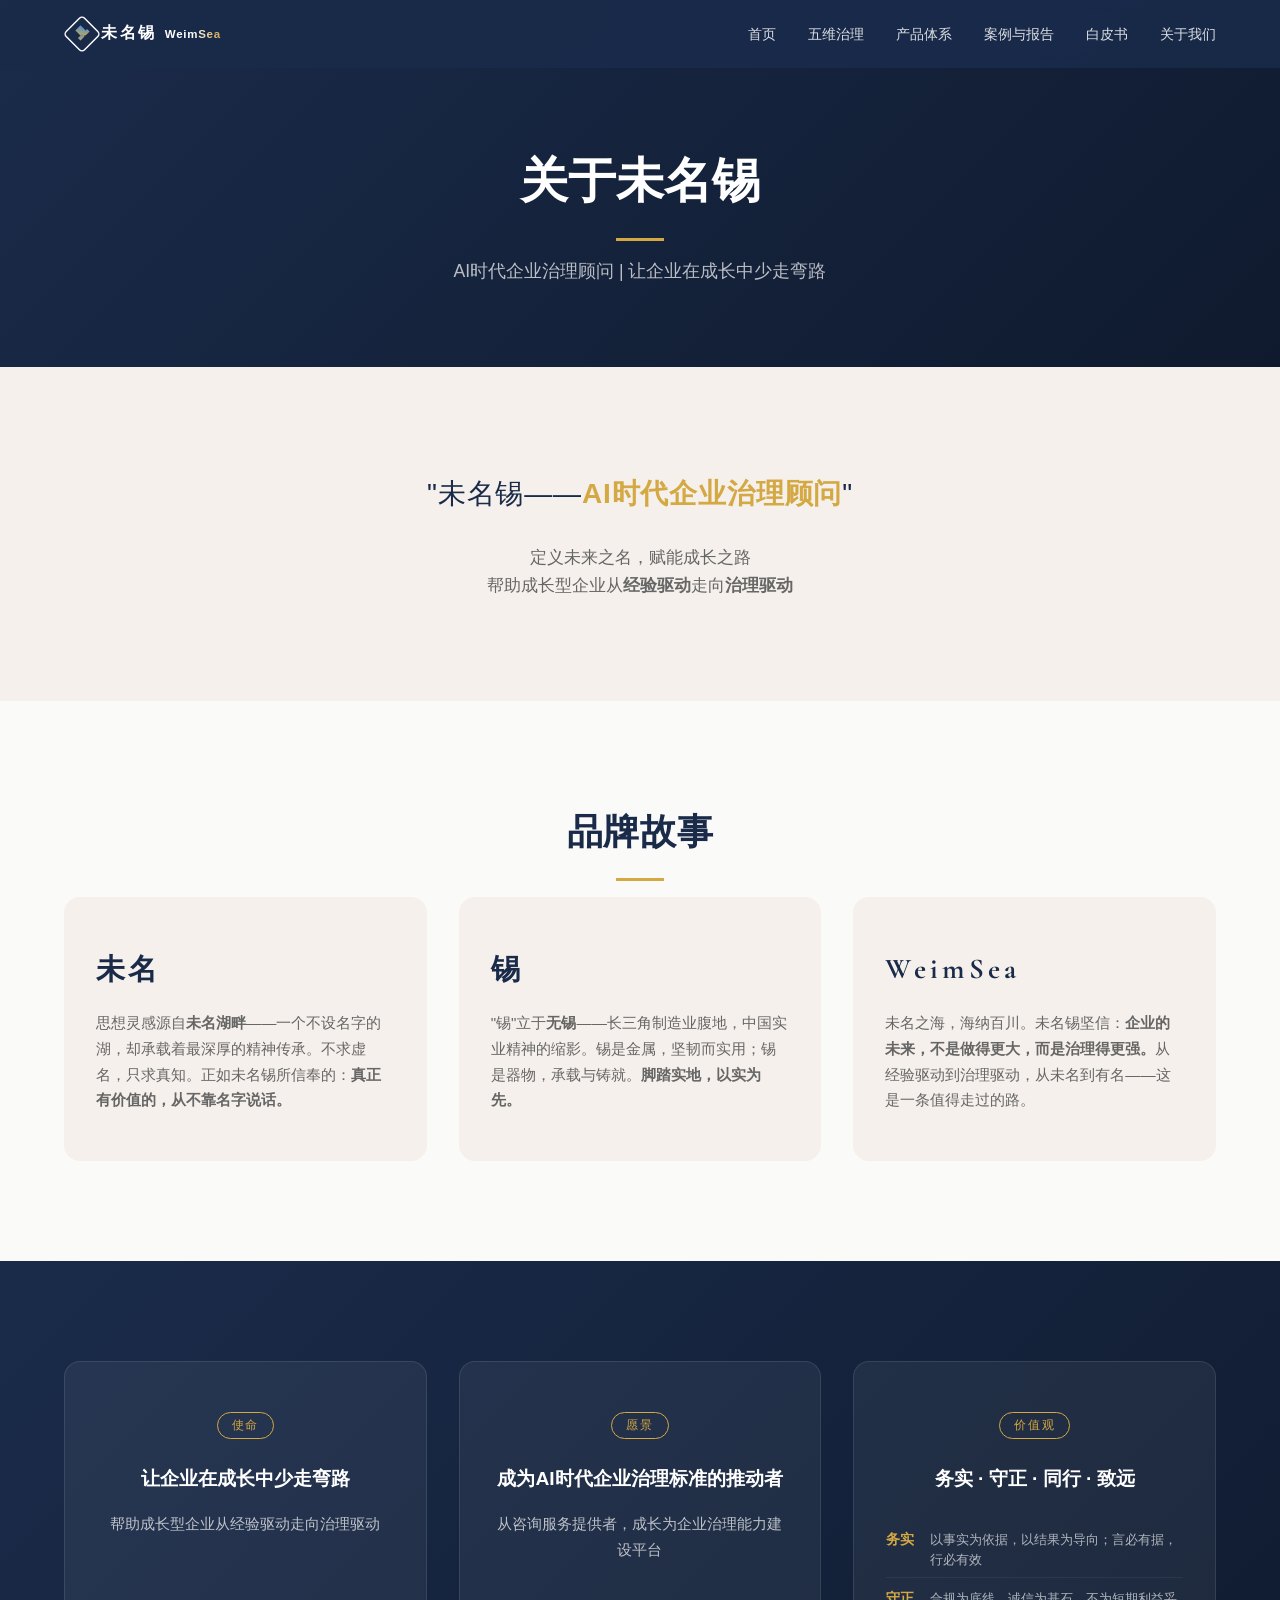
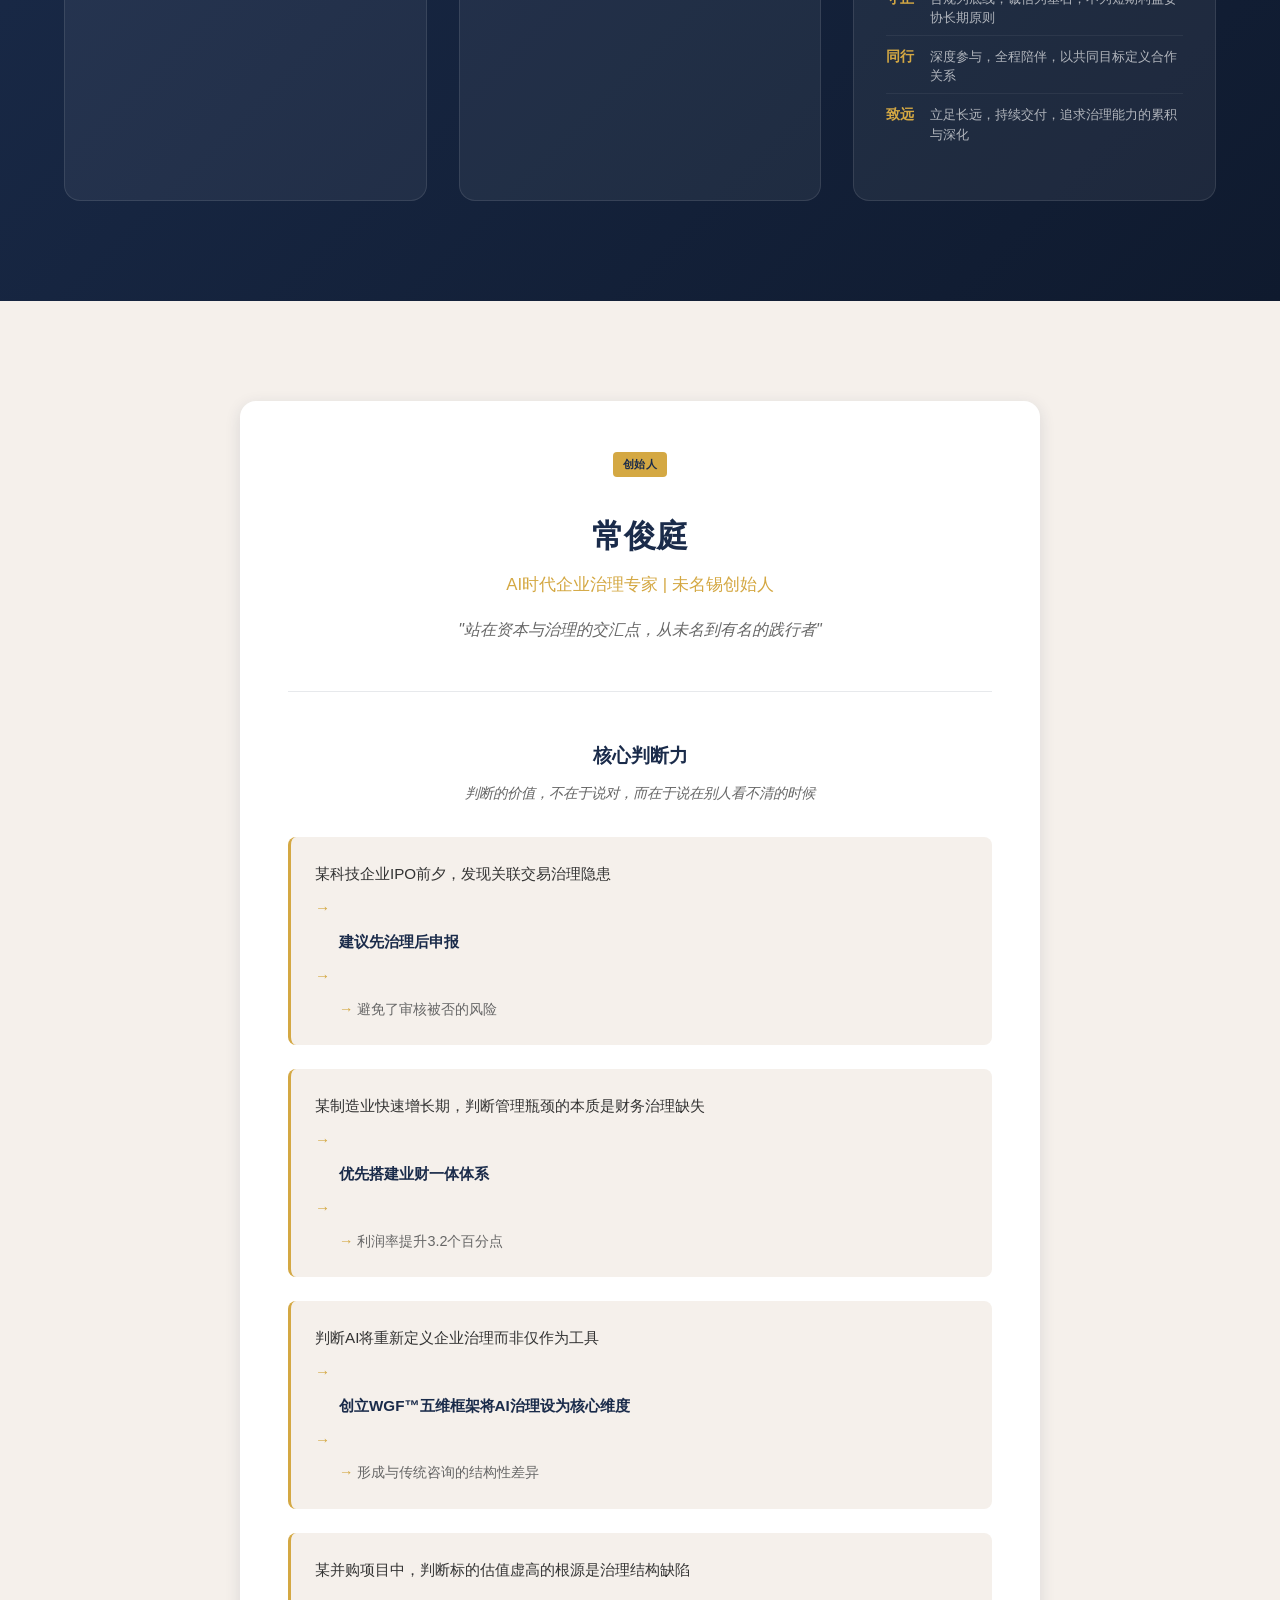
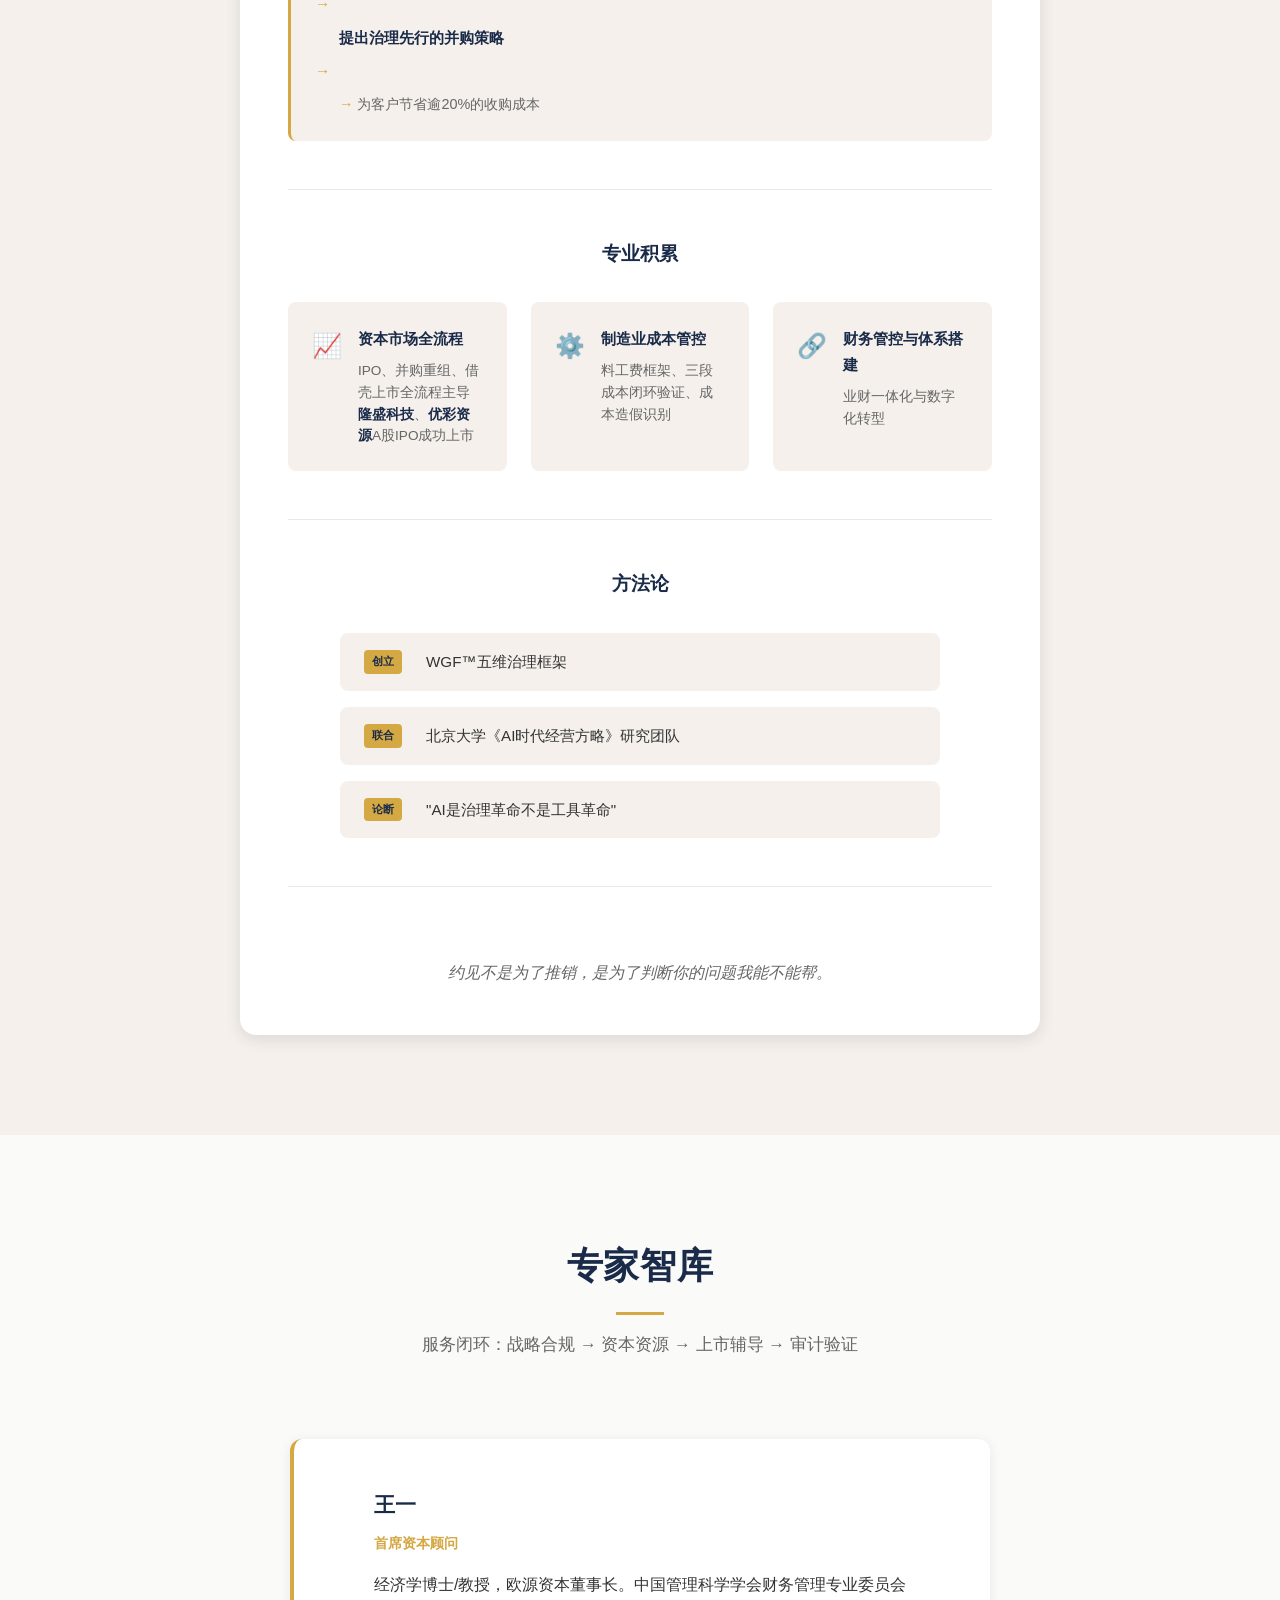
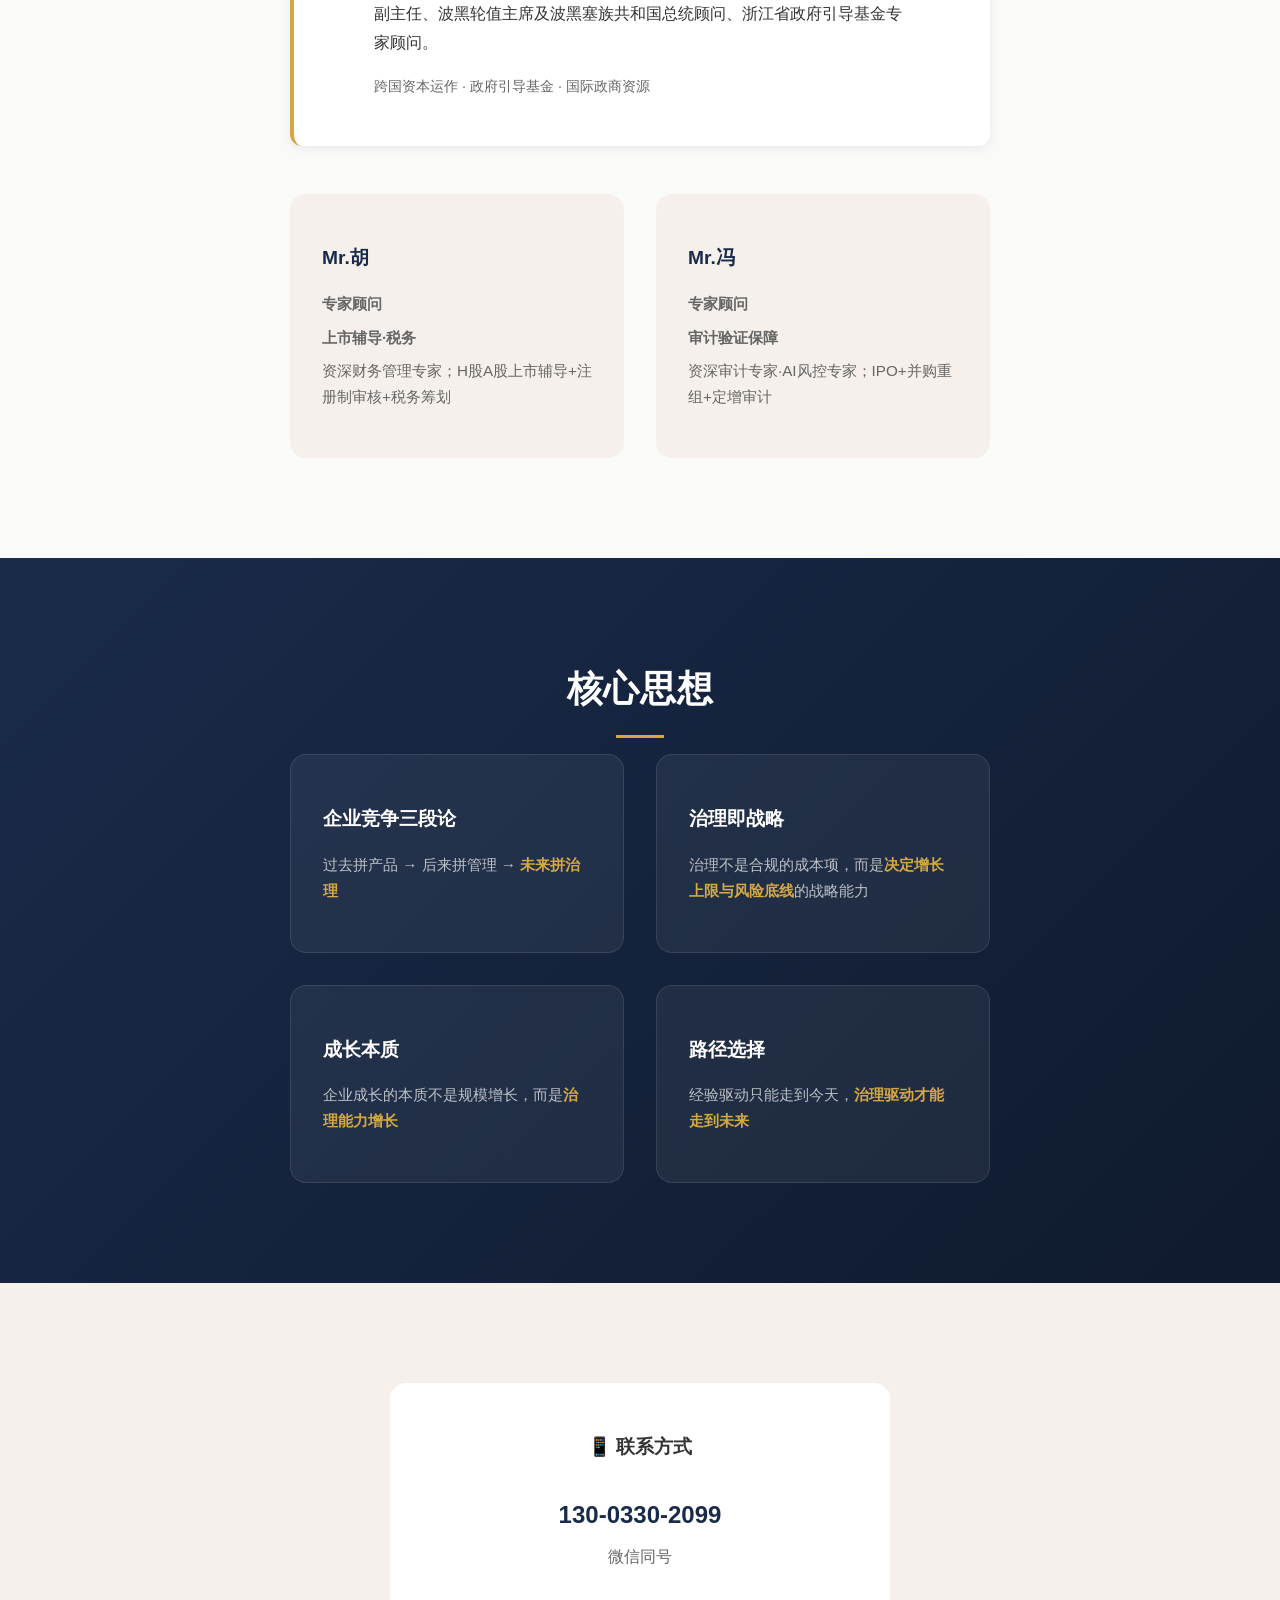
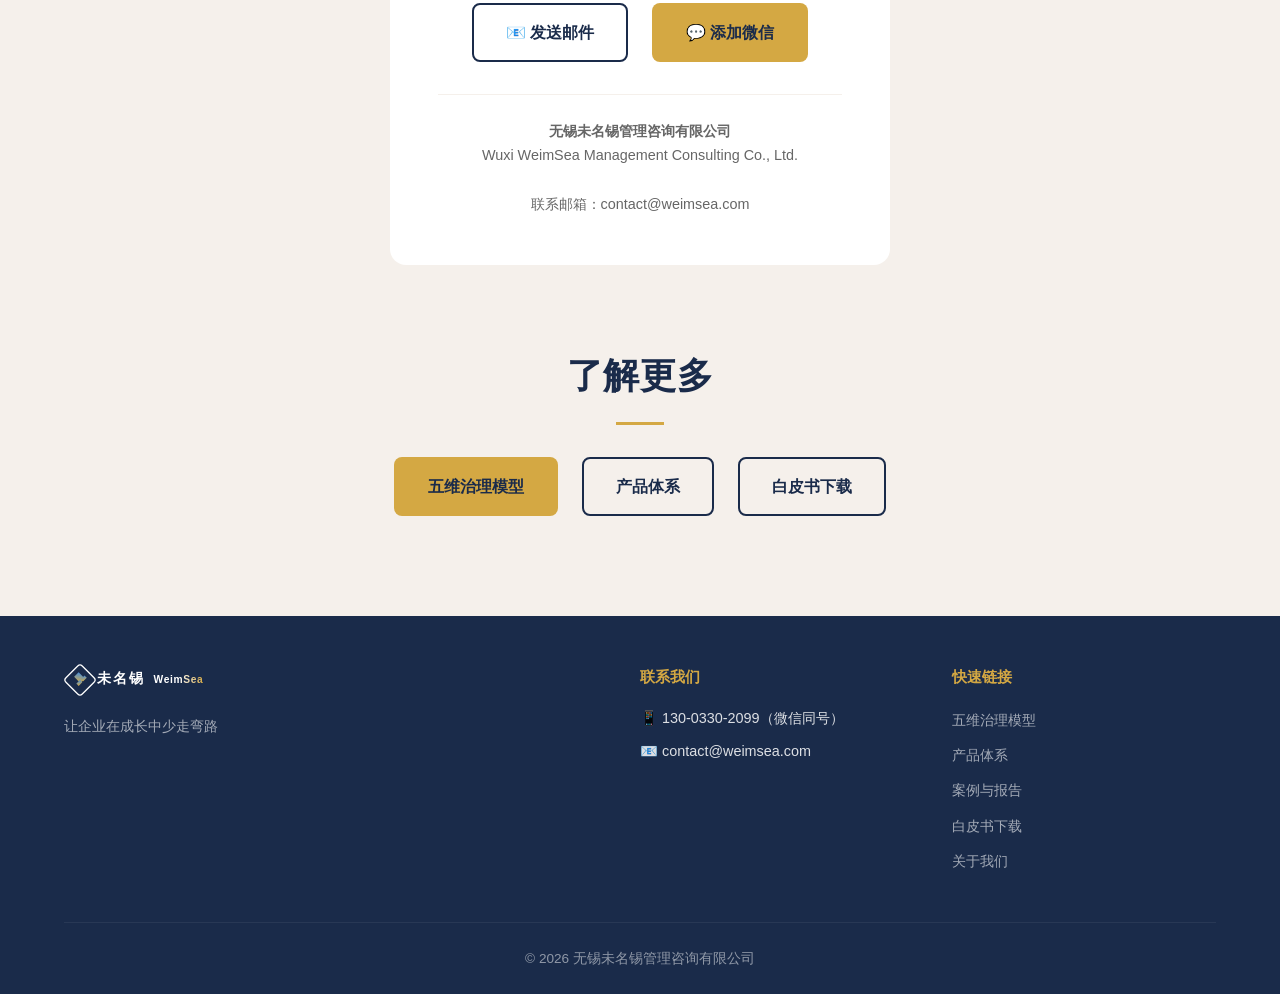
==== about.html @ 653d70ca "fix: 去掉产品数量数字，统一为'产品体系'" ====
<!DOCTYPE html>
<html lang="zh-CN">
<head>
    <meta charset="UTF-8">
    <meta name="viewport" content="width=device-width, initial-scale=1.0">
    <link rel="preconnect" href="https://fonts.googleapis.com">
    <link rel="preconnect" href="https://fonts.gstatic.com" crossorigin>
    <link href="https://fonts.googleapis.com/css2?family=Cormorant+Garamond:wght@400;500;600;700&display=swap" rel="stylesheet">
    <title>关于未名锡 | WeimSea</title>
    <meta name="description" content="未名锡咨询，AI时代企业治理顾问。专家智库覆盖战略合规、资本资源、上市辅导、审计验证全闭环。">
    <meta name="keywords" content="企业治理咨询, AI时代, 管理顾问, 资本运作, 上市辅导, 未名锡, WeimSea, 企业治理专家">
    <link rel="canonical" href="https://weimsea.com/about.html">
    <link rel="stylesheet" href="css/style.css">
</head>
<body>
    <!-- 导航栏 -->
    <nav class="navbar">
        <div class="nav-container">
            <a href="index.html" class="logo">
                <img src="images/logo-nav.svg" alt="未名锡 WeimSea" style="height: 36px; width: auto;">
            </a>
            <ul class="nav-links">
                <li><a href="about.html" class="active">首页</a></li>
                <li><a href="wgf.html">五维治理</a></li>
                <li><a href="products.html">产品体系</a></li>
                <li><a href="cases.html">案例与报告</a></li>
                <li><a href="whitepaper.html">白皮书</a></li>
                <li><a href="about.html">关于我们</a></li>
            </ul>
            <button class="mobile-menu-btn">☰</button>
        </div>
    </nav>

    <!-- 移动端菜单 -->
    <div class="mobile-menu">
        <ul>
            <li><a href="about.html">首页</a></li>
            <li><a href="wgf.html">五维治理</a></li>
            <li><a href="products.html">产品体系</a></li>
            <li><a href="cases.html">案例与报告</a></li>
            <li><a href="whitepaper.html">白皮书</a></li>
            <li><a href="about.html">关于我们</a></li>
        </ul>
    </div>

    <!-- 页面头部 -->
    <header class="page-header">
        <div class="container">
            <h1>关于未名锡</h1>
            <p>AI时代企业治理顾问 | 让企业在成长中少走弯路</p>
        </div>
    </header>

    <!-- 品牌定位 -->
    <section class="mck-section mck-cream">
        <div class="container">
            <blockquote class="mck-quote">
                <p>"未名锡——<strong>AI时代企业治理顾问</strong>"</p>
            </blockquote>
            <p class="mck-section-sub" style="margin-top: var(--spacing-md); margin-bottom: 0;">定义未来之名，赋能成长之路<br>帮助成长型企业从<strong>经验驱动</strong>走向<strong>治理驱动</strong></p>
        </div>
    </section>

    <!-- 品牌故事 -->
    <section class="mck-section">
        <div class="container">
            <h2 class="mck-section-title">品牌故事</h2>
            <div class="mck-cards three-col">
                <div class="mck-card">
                    <h3 style="font-family: 'Noto Serif SC', 'STSong', serif; font-size: 1.8rem; letter-spacing: 0.1em;">未名</h3>
                    <p>思想灵感源自<strong>未名湖畔</strong>——一个不设名字的湖，却承载着最深厚的精神传承。不求虚名，只求真知。正如未名锡所信奉的：<strong>真正有价值的，从不靠名字说话。</strong></p>
                </div>
                <div class="mck-card">
                    <h3 style="font-family: 'Noto Serif SC', 'STSong', serif; font-size: 1.8rem; letter-spacing: 0.1em;">锡</h3>
                    <p>"锡"立于<strong>无锡</strong>——长三角制造业腹地，中国实业精神的缩影。锡是金属，坚韧而实用；锡是器物，承载与铸就。<strong>脚踏实地，以实为先。</strong></p>
                </div>
                <div class="mck-card">
                    <h3 class="brand-name-en" style="font-size: 1.8rem;">WeimSea</h3>
                    <p>未名之海，海纳百川。未名锡坚信：<strong>企业的未来，不是做得更大，而是治理得更强。</strong>从经验驱动到治理驱动，从未名到有名——这是一条值得走过的路。</p>
                </div>
            </div>
        </div>
    </section>

    <!-- 使命愿景价值观 -->
    <section class="mck-section mck-dark">
        <div class="container">
            <div class="mck-cards three-col">
                <div class="mck-card" style="text-align: center;">
                    <div class="mvv-label">使命</div>
                    <h3>让企业在成长中少走弯路</h3>
                    <p>帮助成长型企业从经验驱动走向治理驱动</p>
                </div>
                <div class="mck-card" style="text-align: center;">
                    <div class="mvv-label">愿景</div>
                    <h3>成为AI时代企业治理标准的推动者</h3>
                    <p>从咨询服务提供者，成长为企业治理能力建设平台</p>
                </div>
                <div class="mck-card" style="text-align: center;">
                    <div class="mvv-label">价值观</div>
                    <h3>务实 · 守正 · 同行 · 致远</h3>
                    <div class="values-list">
                        <div class="value-item"><strong>务实</strong><span>以事实为依据，以结果为导向；言必有据，行必有效</span></div>
                        <div class="value-item"><strong>守正</strong><span>合规为底线，诚信为基石，不为短期利益妥协长期原则</span></div>
                        <div class="value-item"><strong>同行</strong><span>深度参与，全程陪伴，以共同目标定义合作关系</span></div>
                        <div class="value-item"><strong>致远</strong><span>立足长远，持续交付，追求治理能力的累积与深化</span></div>
                    </div>
                </div>
            </div>
        </div>
    </section>

    <!-- 创始人 -->
    <section class="mck-section mck-cream">
        <div class="container">
            <div class="founder-detail-card founder-judgments">
                <!-- 模块1：核心身份 -->
                <div class="founder-identity">
                    <span class="founder-label">创始人</span>
                    <h2>常俊庭</h2>
                    <p class="founder-title">AI时代企业治理专家 | 未名锡创始人</p>
                    <p class="founder-slogan">"站在资本与治理的交汇点，从未名到有名的践行者"</p>
                </div>

                <!-- 模块2：核心判断力 -->
                <div class="founder-judgments-section">
                    <h3 class="judgments-title">核心判断力</h3>
                    <p class="judgments-intro">判断的价值，不在于说对，而在于说在别人看不清的时候</p>
                    
                    <div class="judgment-list">
                        <div class="judgment-item">
                            <div class="judgment-flow">
                                <span class="judgment-scenario">某科技企业IPO前夕，发现关联交易治理隐患</span>
                                <span class="judgment-arrow">→</span>
                                <span class="judgment-decision">建议先治理后申报</span>
                                <span class="judgment-arrow">→</span>
                                <span class="judgment-result">避免了审核被否的风险</span>
                            </div>
                        </div>
                        
                        <div class="judgment-item">
                            <div class="judgment-flow">
                                <span class="judgment-scenario">某制造业快速增长期，判断管理瓶颈的本质是财务治理缺失</span>
                                <span class="judgment-arrow">→</span>
                                <span class="judgment-decision">优先搭建业财一体体系</span>
                                <span class="judgment-arrow">→</span>
                                <span class="judgment-result">利润率提升3.2个百分点</span>
                            </div>
                        </div>
                        
                        <div class="judgment-item">
                            <div class="judgment-flow">
                                <span class="judgment-scenario">判断AI将重新定义企业治理而非仅作为工具</span>
                                <span class="judgment-arrow">→</span>
                                <span class="judgment-decision">创立WGF™五维框架将AI治理设为核心维度</span>
                                <span class="judgment-arrow">→</span>
                                <span class="judgment-result">形成与传统咨询的结构性差异</span>
                            </div>
                        </div>
                        
                        <div class="judgment-item">
                            <div class="judgment-flow">
                                <span class="judgment-scenario">某并购项目中，判断标的估值虚高的根源是治理结构缺陷</span>
                                <span class="judgment-arrow">→</span>
                                <span class="judgment-decision">提出治理先行的并购策略</span>
                                <span class="judgment-arrow">→</span>
                                <span class="judgment-result">为客户节省逾20%的收购成本</span>
                            </div>
                        </div>
                    </div>
                </div>

                <!-- 模块3：专业积累 -->
                <div class="founder-credentials-section">
                    <h3 class="credentials-title">专业积累</h3>
                    <div class="credentials-grid">
                        <div class="credential-block">
                            <div class="credential-icon">📈</div>
                            <div class="credential-content">
                                <h4>资本市场全流程</h4>
                                <p>IPO、并购重组、借壳上市全流程主导<strong>隆盛科技</strong>、<strong>优彩资源</strong>A股IPO成功上市</p>
                            </div>
                        </div>
                        <div class="credential-block">
                            <div class="credential-icon">⚙️</div>
                            <div class="credential-content">
                                <h4>制造业成本管控</h4>
                                <p>料工费框架、三段成本闭环验证、成本造假识别</p>
                            </div>
                        </div>
                        <div class="credential-block">
                            <div class="credential-icon">🔗</div>
                            <div class="credential-content">
                                <h4>财务管控与体系搭建</h4>
                                <p>业财一体化与数字化转型</p>
                            </div>
                        </div>
                    </div>
                </div>

                <!-- 模块4：方法论 -->
                <div class="founder-methodology-section">
                    <h3 class="methodology-title">方法论</h3>
                    <div class="methodology-list">
                        <div class="methodology-item">
                            <span class="methodology-badge">创立</span>
                            <span class="methodology-text">WGF™五维治理框架</span>
                        </div>
                        <div class="methodology-item">
                            <span class="methodology-badge">联合</span>
                            <span class="methodology-text">北京大学《AI时代经营方略》研究团队</span>
                        </div>
                        <div class="methodology-item">
                            <span class="methodology-badge">论断</span>
                            <span class="methodology-text">"AI是治理革命不是工具革命"</span>
                        </div>
                    </div>
                </div>

                <!-- 模块5：收尾语 -->
                <div class="founder-closing">
                    <p>约见不是为了推销，是为了判断你的问题我能不能帮。</p>
                </div>
            </div>
        </div>
    </section>

    <!-- 专家智库 -->
    <section class="mck-section">
        <div class="container">
            <h2 class="mck-section-title">专家智库</h2>
            <p class="mck-section-sub">服务闭环：战略合规 → 资本资源 → 上市辅导 → 审计验证</p>

            <!-- 王一 重点展示 -->
            <div class="expert-featured">
                <div class="expert-featured-inner">
                    <h3>王一</h3>
                    <p class="expert-featured-role">首席资本顾问</p>
                    <p class="expert-featured-desc">经济学博士/教授，欧源资本董事长。中国管理科学学会财务管理专业委员会副主任、波黑轮值主席及波黑塞族共和国总统顾问、浙江省政府引导基金专家顾问。</p>
                    <p class="expert-featured-tags">跨国资本运作 · 政府引导基金 · 国际政商资源</p>
                </div>
            </div>

            <!-- 其他专家 -->
            <div class="mck-cards two-col" style="max-width: 700px; margin: 0 auto;">
                <div class="mck-card">
                    <h3>Mr.胡</h3>
                    <p class="expert-role">专家顾问</p>
                    <p><strong>上市辅导·税务</strong></p>
                    <p class="expert-bg">资深财务管理专家；H股A股上市辅导+注册制审核+税务筹划</p>
                </div>
                <div class="mck-card">
                    <h3>Mr.冯</h3>
                    <p class="expert-role">专家顾问</p>
                    <p><strong>审计验证保障</strong></p>
                    <p class="expert-bg">资深审计专家·AI风控专家；IPO+并购重组+定增审计</p>
                </div>
            </div>
        </div>
    </section>

    <!-- 核心思想 -->
    <section class="mck-section mck-dark">
        <div class="container">
            <h2 class="mck-section-title light">核心思想</h2>
            <div class="mck-cards two-col" style="max-width: 700px; margin: 0 auto;">
                <div class="mck-card">
                    <h3>企业竞争三段论</h3>
                    <p>过去拼产品 → 后来拼管理 → <strong>未来拼治理</strong></p>
                </div>
                <div class="mck-card">
                    <h3>治理即战略</h3>
                    <p>治理不是合规的成本项，而是<strong>决定增长上限与风险底线</strong>的战略能力</p>
                </div>
                <div class="mck-card">
                    <h3>成长本质</h3>
                    <p>企业成长的本质不是规模增长，而是<strong>治理能力增长</strong></p>
                </div>
                <div class="mck-card">
                    <h3>路径选择</h3>
                    <p>经验驱动只能走到今天，<strong>治理驱动才能走到未来</strong></p>
                </div>
            </div>
        </div>
    </section>



    <!-- 联系方式 -->
    <section class="mck-section mck-cream">
        <div class="container" style="text-align: center;">
            <div class="contact-card">
                <h3 style="margin-bottom: var(--spacing-lg);">📱 联系方式</h3>
                <p class="contact-phone">130-0330-2099</p>
                <p class="contact-note">微信同号</p>
                <div class="contact-btns">
                    <a href="mailto:contact@weimsea.com" class="btn btn-outline">📧 发送邮件</a>
                    <a href="weixin://addfriend/gh_xxxxxxxxxxxx" class="btn btn-gold">💬 添加微信</a>
                </div>
                <div style="border-top: 1px solid var(--color-cream); padding-top: var(--spacing-md); margin-top: var(--spacing-lg);">
                    <p style="color: var(--color-text-light); font-size: 0.9rem;">
                        <strong>无锡未名锡管理咨询有限公司</strong><br>
                        Wuxi WeimSea Management Consulting Co., Ltd.<br><br>
                        联系邮箱：contact@weimsea.com
                    </p>
                </div>
            </div>

            <div style="margin-top: var(--spacing-xxl);">
                <h2 class="mck-section-title">了解更多</h2>
                <div style="display: flex; gap: var(--spacing-md); justify-content: center; flex-wrap: wrap; margin-top: var(--spacing-lg);">
                    <a href="wgf.html" class="btn btn-primary">五维治理模型</a>
                    <a href="products.html" class="btn btn-outline">产品体系</a>
                    <a href="whitepaper.html" class="btn btn-outline">白皮书下载</a>
                </div>
            </div>
        </div>
    </section>

    <!-- 页脚 -->
    <footer class="footer">
        <div class="container">
            <div class="footer-content">
                <div class="footer-brand">
                    <span class="footer-logo"><img src="images/logo-nav.svg" alt="未名锡 WeimSea" style="height: 32px; width: auto;"></span>
                    <p>让企业在成长中少走弯路</p>
                </div>
                <div class="footer-contact">
                    <h4>联系我们</h4>
                    <p>📱 130-0330-2099（微信同号）</p>
                    <p>📧 contact@weimsea.com</p>
                </div>
                <div class="footer-links">
                    <h4>快速链接</h4>
                    <ul>
                        <li><a href="wgf.html">五维治理模型</a></li>
                        <li><a href="products.html">产品体系</a></li>
                        <li><a href="cases.html">案例与报告</a></li>
                        <li><a href="whitepaper.html">白皮书下载</a></li>
                        <li><a href="about.html">关于我们</a></li>
                    </ul>
                </div>
            </div>
            <div class="footer-bottom">
                <p>© 2026 无锡未名锡管理咨询有限公司</p>
            </div>
        </div>
    </footer>

    <script src="js/main.js"></script>
</body>
</html>
---- css/style.css ----
/* ============================================
   未名锡官网 - 极简品牌站样式表
   品牌色系：深海军蓝(#1A2B4A) + 米白(#F5F0EB) + 金色(#D4A843)
   ============================================ */

/* CSS变量 */
:root {
    --color-navy: #1A2B4A;
    --color-navy-light: #2a3f66;
    --color-navy-dark: #0f1a2e;
    --color-cream: #F5F0EB;
    --color-gold: #D4A843;
    --color-gold-light: #e6c77a;
    --color-text: #333333;
    --color-text-light: #666666;
    --color-white: #ffffff;
    --color-bg: #FAFAF8;
    
    --font-cn: "PingFang SC", "Microsoft YaHei", "Helvetica Neue", sans-serif;
    --font-en: "Inter", "Helvetica Neue", Arial, sans-serif;
    
    --spacing-xs: 0.5rem;
    --spacing-sm: 1rem;
    --spacing-md: 1.5rem;
    --spacing-lg: 2rem;
    --spacing-xl: 3rem;
    --spacing-xxl: 5rem;
    
    --border-radius: 8px;
    --border-radius-lg: 16px;
    --shadow-sm: 0 2px 8px rgba(26, 43, 74, 0.08);
    --shadow-md: 0 4px 16px rgba(26, 43, 74, 0.12);
    --shadow-lg: 0 8px 32px rgba(26, 43, 74, 0.16);
    
    --transition: all 0.3s ease;
}

/* 重置与基础 */
* {
    margin: 0;
    padding: 0;
    box-sizing: border-box;
}

html {
    scroll-behavior: smooth;
}

body {
    font-family: var(--font-cn);
    font-size: 16px;
    line-height: 1.7;
    color: var(--color-text);
    background-color: var(--color-bg);
}

a {
    text-decoration: none;
    color: inherit;
    transition: var(--transition);
}

ul {
    list-style: none;
}

img {
    max-width: 100%;
    height: auto;
}

/* 容器 */
.container {
    max-width: 1200px;
    margin: 0 auto;
    padding: 0 var(--spacing-md);
}

/* 导航栏 */
.navbar {
    position: fixed;
    top: 0;
    left: 0;
    right: 0;
    background: rgba(26, 43, 74, 0.95);
    backdrop-filter: blur(10px);
    z-index: 1000;
    padding: var(--spacing-sm) 0;
}

.nav-container {
    max-width: 1200px;
    margin: 0 auto;
    padding: 0 var(--spacing-md);
    display: flex;
    justify-content: space-between;
    align-items: center;
}

.logo {
    display: flex;
    flex-direction: column;
    line-height: 1.2;
}

.logo-cn {
    font-size: 1.25rem;
    font-weight: 700;
    color: var(--color-white);
    letter-spacing: 0.05em;
}

.logo-en {
    font-size: 0.7rem;
    font-weight: 500;
    color: var(--color-gold);
    letter-spacing: 0.15em;
    text-transform: uppercase;
}

.nav-links {
    display: flex;
    gap: var(--spacing-lg);
}

.nav-links a {
    color: rgba(255, 255, 255, 0.85);
    font-size: 0.9rem;
    font-weight: 500;
    padding: var(--spacing-xs) 0;
    position: relative;
}

.nav-links a::after {
    content: '';
    position: absolute;
    bottom: 0;
    left: 0;
    width: 0;
    height: 2px;
    background: var(--color-gold);
    transition: var(--transition);
}

.nav-links a:hover::after,
.nav-links a.active::after {
    width: 100%;
}

.nav-links a:hover,
.nav-links a.active {
    color: var(--color-white);
}

.mobile-menu-btn {
    display: none;
    background: none;
    border: none;
    color: var(--color-white);
    font-size: 1.5rem;
    cursor: pointer;
}

.mobile-menu {
    display: none;
    position: fixed;
    top: 60px;
    left: 0;
    right: 0;
    background: var(--color-navy);
    padding: var(--spacing-md);
    z-index: 999;
}

.mobile-menu.active {
    display: block;
}

.mobile-menu ul {
    display: flex;
    flex-direction: column;
    gap: var(--spacing-sm);
}

.mobile-menu a {
    color: var(--color-white);
    padding: var(--spacing-sm);
    display: block;
}

/* Hero Section */
.hero {
    min-height: 100vh;
    background: linear-gradient(135deg, var(--color-navy) 0%, var(--color-navy-dark) 100%);
    display: flex;
    align-items: center;
    justify-content: center;
    position: relative;
    overflow: hidden;
    padding: 120px var(--spacing-md) var(--spacing-xxl);
}

.hero-content {
    text-align: center;
    max-width: 800px;
    position: relative;
    z-index: 2;
}

.hero-title {
    margin-bottom: var(--spacing-md);
}

.brand-highlight {
    display: block;
    font-size: clamp(3rem, 8vw, 5rem);
    font-weight: 700;
    color: var(--color-white);
    letter-spacing: 0.1em;
    margin-bottom: var(--spacing-xs);
}

.brand-slogan {
    display: block;
    font-size: clamp(1rem, 3vw, 1.5rem);
    font-weight: 400;
    color: var(--color-gold);
    letter-spacing: 0.3em;
}

.hero-subtitle {
    font-size: clamp(1.25rem, 4vw, 2rem);
    color: var(--color-white);
    margin-bottom: var(--spacing-sm);
    font-weight: 300;
    letter-spacing: 0.1em;
}

.hero-desc {
    font-size: 1.1rem;
    color: rgba(255, 255, 255, 0.7);
    margin-bottom: var(--spacing-xl);
}

.hero-cta {
    display: flex;
    gap: var(--spacing-md);
    justify-content: center;
    flex-wrap: wrap;
}

.hero-decoration {
    position: absolute;
    top: 0;
    left: 0;
    right: 0;
    bottom: 0;
    overflow: hidden;
    z-index: 1;
}

.hexagon {
    position: absolute;
    width: 300px;
    height: 300px;
    background: linear-gradient(135deg, rgba(212, 168, 67, 0.1) 0%, rgba(212, 168, 67, 0.02) 100%);
    clip-path: polygon(50% 0%, 100% 25%, 100% 75%, 50% 100%, 0% 75%, 0% 25%);
    animation: float 20s ease-in-out infinite;
}

.hexagon:nth-child(1) {
    top: 10%;
    left: -10%;
    animation-delay: 0s;
}

.hexagon:nth-child(2) {
    top: 60%;
    right: -5%;
    animation-delay: -7s;
    width: 200px;
    height: 200px;
}

.hexagon:nth-child(3) {
    bottom: 10%;
    left: 30%;
    animation-delay: -14s;
    width: 150px;
    height: 150px;
}

@keyframes float {
    0%, 100% { transform: translateY(0) rotate(0deg); }
    50% { transform: translateY(-30px) rotate(5deg); }
}

/* 按钮 */
.btn {
    display: inline-block;
    padding: 0.875rem 2rem;
    font-size: 1rem;
    font-weight: 600;
    border-radius: var(--border-radius);
    cursor: pointer;
    transition: var(--transition);
    border: 2px solid transparent;
}

.btn-primary {
    background: var(--color-gold);
    color: var(--color-navy);
}

.btn-primary:hover {
    background: var(--color-gold-light);
    transform: translateY(-2px);
    box-shadow: var(--shadow-md);
}

.btn-secondary {
    background: transparent;
    color: var(--color-white);
    border-color: rgba(255, 255, 255, 0.5);
}

.btn-secondary:hover {
    border-color: var(--color-white);
    background: rgba(255, 255, 255, 0.1);
}

.btn-outline {
    background: transparent;
    color: var(--color-navy);
    border-color: var(--color-navy);
}

.btn-outline:hover {
    background: var(--color-navy);
    color: var(--color-white);
}

.btn-gold {
    background: var(--color-gold);
    color: var(--color-navy);
}

.btn-gold:hover {
    background: var(--color-gold-light);
}

/* 通用区块标题 */
.section-title {
    font-size: clamp(1.5rem, 4vw, 2.25rem);
    font-weight: 700;
    color: var(--color-navy);
    text-align: center;
    margin-bottom: var(--spacing-sm);
    position: relative;
}

.section-title::after {
    content: '';
    display: block;
    width: 60px;
    height: 3px;
    background: var(--color-gold);
    margin: var(--spacing-sm) auto;
}

.section-subtitle {
    text-align: center;
    color: var(--color-text-light);
    margin-bottom: var(--spacing-xl);
    font-size: 1.1rem;
}

/* 核心洞察 */
.core-insights {
    padding: var(--spacing-xxl) 0;
    background: var(--color-white);
}

.insights-grid {
    display: grid;
    grid-template-columns: repeat(auto-fit, minmax(260px, 1fr));
    gap: var(--spacing-lg);
    margin-top: var(--spacing-xl);
}

.insight-card {
    background: var(--color-cream);
    padding: var(--spacing-lg);
    border-radius: var(--border-radius-lg);
    transition: var(--transition);
}

.insight-card:hover {
    transform: translateY(-5px);
    box-shadow: var(--shadow-md);
}

.insight-number {
    font-size: 2.5rem;
    font-weight: 700;
    color: var(--color-gold);
    opacity: 0.5;
    margin-bottom: var(--spacing-sm);
}

.insight-card h3 {
    font-size: 1.1rem;
    color: var(--color-navy);
    margin-bottom: var(--spacing-xs);
}

.insight-card p {
    color: var(--color-text-light);
    font-size: 0.95rem;
}

.insight-card strong {
    color: var(--color-navy);
}

/* 专家智库卡片样式 */
.insight-card .insight-number {
    font-size: 1.5rem;
    font-weight: 700;
    color: var(--color-gold);
    opacity: 1;
    margin-bottom: var(--spacing-xs);
}

.insight-card .expert-role {
    color: var(--color-gold);
    font-size: 0.85rem;
    font-weight: 600;
    margin-bottom: var(--spacing-xs);
}

.insight-card .expert-desc {
    font-size: 0.9rem;
    color: var(--color-text);
    margin-bottom: var(--spacing-sm);
}

.insight-card .expert-bg {
    font-size: 0.8rem;
    color: var(--color-text-light);
    line-height: 1.6;
}

/* 治理决定论 */
.governance-impact {
    padding: var(--spacing-xxl) 0;
    background: linear-gradient(135deg, var(--color-navy) 0%, var(--color-navy-dark) 100%);
}

.governance-impact .section-title {
    color: var(--color-white);
}

.governance-impact .section-title::after {
    background: var(--color-gold);
}

.impact-list {
    display: flex;
    flex-direction: column;
    gap: var(--spacing-lg);
    max-width: 700px;
    margin: var(--spacing-xl) auto 0;
}

.impact-item {
    display: flex;
    align-items: flex-start;
    gap: var(--spacing-md);
    background: rgba(255, 255, 255, 0.05);
    padding: var(--spacing-lg);
    border-radius: var(--border-radius);
    border-left: 4px solid var(--color-gold);
}

.impact-icon {
    font-size: 2rem;
    flex-shrink: 0;
}

.impact-text h3 {
    font-size: 1.2rem;
    color: var(--color-white);
    margin-bottom: var(--spacing-xs);
}

.impact-text p {
    color: rgba(255, 255, 255, 0.7);
    font-size: 0.95rem;
}

/* 品牌主张 */
.brand-statement {
    padding: var(--spacing-xxl) 0;
    background: var(--color-cream);
}

.brand-statement blockquote {
    text-align: center;
    max-width: 700px;
    margin: 0 auto;
}

.brand-statement blockquote p {
    font-size: clamp(1.25rem, 3vw, 1.75rem);
    color: var(--color-navy);
    line-height: 1.8;
}

.brand-statement blockquote strong {
    color: var(--color-gold);
}

/* 产品预览 */
.product-preview {
    padding: var(--spacing-xxl) 0;
    background: var(--color-white);
}

.product-flow {
    display: flex;
    align-items: center;
    justify-content: center;
    gap: var(--spacing-sm);
    flex-wrap: wrap;
    margin-bottom: var(--spacing-lg);
}

.flow-item {
    background: var(--color-cream);
    padding: var(--spacing-md);
    border-radius: var(--border-radius);
    text-align: center;
    min-width: 140px;
    transition: var(--transition);
}

.flow-item:hover {
    transform: translateY(-3px);
    box-shadow: var(--shadow-sm);
}

.flow-icon {
    font-size: 1.5rem;
    margin-bottom: var(--spacing-xs);
}

.flow-item h4 {
    font-size: 0.85rem;
    color: var(--color-navy);
    margin-bottom: var(--spacing-xs);
    font-weight: 600;
}

.flow-item p {
    font-size: 0.75rem;
    color: var(--color-text-light);
}

.flow-arrow {
    color: var(--color-gold);
    font-size: 1.5rem;
    font-weight: bold;
}

.flow-note {
    text-align: center;
    margin-bottom: var(--spacing-lg);
    color: var(--color-text-light);
}

.flow-note strong {
    color: var(--color-navy);
}

.cta-center {
    text-align: center;
}

/* 创始人预览 */
.founder-preview {
    padding: var(--spacing-xxl) 0;
    background: var(--color-bg);
}

.founder-card {
    background: var(--color-white);
    border-radius: var(--border-radius-lg);
    padding: var(--spacing-xl);
    display: grid;
    grid-template-columns: 1fr auto;
    gap: var(--spacing-xl);
    align-items: center;
    box-shadow: var(--shadow-md);
}

.founder-label {
    display: inline-block;
    background: var(--color-gold);
    color: var(--color-navy);
    padding: 0.25rem 0.75rem;
    border-radius: 4px;
    font-size: 0.75rem;
    font-weight: 600;
    text-transform: uppercase;
    letter-spacing: 0.05em;
    margin-bottom: var(--spacing-sm);
}

.founder-info h3 {
    font-size: 1.5rem;
    color: var(--color-navy);
    margin-bottom: var(--spacing-xs);
}

.founder-title {
    color: var(--color-text-light);
    font-size: 0.95rem;
    margin-bottom: var(--spacing-sm);
}

.founder-desc {
    color: var(--color-text);
    font-size: 0.95rem;
    margin-bottom: var(--spacing-md);
    max-width: 600px;
}

.founder-credentials {
    display: flex;
    gap: var(--spacing-md);
    flex-wrap: wrap;
}

.founder-credentials li {
    font-size: 0.85rem;
    color: var(--color-text-light);
    padding-left: 1.25rem;
    position: relative;
}

.founder-credentials li::before {
    content: '✓';
    position: absolute;
    left: 0;
    color: var(--color-gold);
    font-weight: bold;
}

.founder-cta {
    display: flex;
    flex-direction: column;
    gap: var(--spacing-sm);
}

/* 页脚 */
.footer {
    background: var(--color-navy);
    color: rgba(255, 255, 255, 0.85);
    padding: var(--spacing-xl) 0 var(--spacing-md);
}

.footer-content {
    display: grid;
    grid-template-columns: 2fr 1fr 1fr;
    gap: var(--spacing-xl);
    margin-bottom: var(--spacing-xl);
}

.footer-logo {
    font-size: 1.25rem;
    font-weight: 700;
    color: var(--color-white);
    display: block;
    margin-bottom: var(--spacing-xs);
}

.footer-brand p {
    font-size: 0.9rem;
    opacity: 0.7;
}

.footer-contact h4,
.footer-links h4 {
    color: var(--color-gold);
    margin-bottom: var(--spacing-sm);
    font-size: 0.95rem;
}

.footer-contact p {
    font-size: 0.9rem;
    margin-bottom: var(--spacing-xs);
}

.footer-links ul {
    display: flex;
    flex-direction: column;
    gap: var(--spacing-xs);
}

.footer-links a {
    font-size: 0.9rem;
    opacity: 0.7;
}

.footer-links a:hover {
    opacity: 1;
    color: var(--color-gold);
}

.footer-bottom {
    border-top: 1px solid rgba(255, 255, 255, 0.1);
    padding-top: var(--spacing-md);
    text-align: center;
    font-size: 0.85rem;
    opacity: 0.6;
}

.footer-bottom a {
    color: var(--color-gold);
}

/* ============================================
   WGF五维治理页面
   ============================================ */
.page-header {
    background: linear-gradient(135deg, var(--color-navy) 0%, var(--color-navy-dark) 100%);
    padding: 140px 0 var(--spacing-xxl);
    text-align: center;
}

.page-header h1 {
    font-size: clamp(2rem, 5vw, 3rem);
    color: var(--color-white);
    margin-bottom: var(--spacing-sm);
}

.page-header p {
    color: rgba(255, 255, 255, 0.7);
    font-size: 1.1rem;
}

.wgf-section {
    padding: var(--spacing-xxl) 0;
}

.wgf-section:nth-child(even) {
    background: var(--color-white);
}

.wgf-grid {
    display: grid;
    grid-template-columns: repeat(auto-fit, minmax(300px, 1fr));
    gap: var(--spacing-lg);
    margin-top: var(--spacing-xl);
}

.wgf-card {
    background: var(--color-cream);
    border-radius: var(--border-radius-lg);
    padding: var(--spacing-lg);
    border-left: 5px solid var(--color-gold);
}

.wgf-card h3 {
    color: var(--color-navy);
    font-size: 1.25rem;
    margin-bottom: var(--spacing-sm);
    display: flex;
    align-items: center;
    gap: var(--spacing-sm);
}

.wgf-card h3 .wgf-level {
    background: var(--color-gold);
    color: var(--color-navy);
    padding: 0.25rem 0.5rem;
    border-radius: 4px;
    font-size: 0.75rem;
}

.wgf-card .wgf-desc {
    color: var(--color-text);
    margin-bottom: var(--spacing-md);
}

.wgf-card .wgf-items {
    display: flex;
    flex-wrap: wrap;
    gap: var(--spacing-xs);
}

.wgf-card .wgf-items span {
    background: rgba(26, 43, 74, 0.08);
    color: var(--color-navy);
    padding: 0.25rem 0.75rem;
    border-radius: 20px;
    font-size: 0.8rem;
}

.wgf-card .wgf-weight {
    margin-top: var(--spacing-md);
    padding-top: var(--spacing-sm);
    border-top: 1px solid rgba(26, 43, 74, 0.1);
    color: var(--color-gold);
    font-size: 0.85rem;
    font-weight: 600;
    text-align: right;
}

/* 成熟度模型 */
.maturity-section {
    background: var(--color-navy);
    padding: var(--spacing-xxl) 0;
}

.maturity-section .section-title {
    color: var(--color-white);
}

.maturity-grid {
    display: grid;
    grid-template-columns: repeat(auto-fit, minmax(240px, 1fr));
    gap: var(--spacing-md);
    margin-top: var(--spacing-xl);
}

.maturity-card {
    background: rgba(255, 255, 255, 0.05);
    padding: var(--spacing-lg);
    border-radius: var(--border-radius);
    text-align: center;
    border: 1px solid rgba(255, 255, 255, 0.1);
    transition: var(--transition);
}

.maturity-card:hover {
    background: rgba(255, 255, 255, 0.1);
    border-color: var(--color-gold);
}

.maturity-level {
    font-size: 2rem;
    font-weight: 700;
    color: var(--color-gold);
    margin-bottom: var(--spacing-xs);
}

.maturity-name {
    font-size: 1.1rem;
    color: var(--color-white);
    margin-bottom: var(--spacing-sm);
}

.maturity-desc {
    font-size: 0.85rem;
    color: rgba(255, 255, 255, 0.6);
}

/* ============================================
   产品体系页面
   ============================================ */
.products-section {
    padding: var(--spacing-xxl) 0;
}

.product-list {
    display: flex;
    flex-direction: column;
    gap: var(--spacing-lg);
    margin-top: var(--spacing-xl);
}

.product-item {
    background: var(--color-white);
    border-radius: var(--border-radius-lg);
    padding: var(--spacing-lg);
    display: grid;
    grid-template-columns: auto 1fr auto;
    gap: var(--spacing-lg);
    align-items: center;
    box-shadow: var(--shadow-sm);
    transition: var(--transition);
}

.product-item:hover {
    box-shadow: var(--shadow-md);
    transform: translateX(5px);
}

.product-icon {
    width: 60px;
    height: 60px;
    background: var(--color-cream);
    border-radius: var(--border-radius);
    display: flex;
    align-items: center;
    justify-content: center;
    font-size: 1.75rem;
}

.product-info h3 {
    color: var(--color-navy);
    font-size: 1.2rem;
    margin-bottom: var(--spacing-xs);
}

.product-info h3 .product-badge {
    background: var(--color-gold);
    color: var(--color-navy);
    padding: 0.15rem 0.5rem;
    border-radius: 4px;
    font-size: 0.7rem;
    margin-left: var(--spacing-xs);
    font-weight: 600;
}

.product-info p {
    color: var(--color-text-light);
    font-size: 0.95rem;
    margin-bottom: var(--spacing-xs);
}

.product-info .product-features {
    display: flex;
    gap: var(--spacing-md);
    flex-wrap: wrap;
}

.product-info .product-features span {
    font-size: 0.8rem;
    color: var(--color-text);
}

.product-price {
    text-align: right;
}

.product-price .price {
    font-size: 1.5rem;
    font-weight: 700;
    color: var(--color-navy);
}

.product-price .price-unit {
    font-size: 0.85rem;
    color: var(--color-text-light);
}

.product-cta {
    grid-column: 1 / -1;
    display: flex;
    justify-content: center;
    gap: var(--spacing-md);
    padding-top: var(--spacing-md);
    border-top: 1px solid var(--color-cream);
}

/* ============================================
   白皮书页面
   ============================================ */
.whitepaper-section {
    padding: var(--spacing-xxl) 0;
}

.whitepaper-list {
    display: grid;
    grid-template-columns: repeat(auto-fit, minmax(320px, 1fr));
    gap: var(--spacing-lg);
    margin-top: var(--spacing-xl);
}

.whitepaper-card {
    background: var(--color-white);
    border-radius: var(--border-radius-lg);
    overflow: hidden;
    box-shadow: var(--shadow-md);
    transition: var(--transition);
}

.whitepaper-card:hover {
    transform: translateY(-5px);
    box-shadow: var(--shadow-lg);
}

.whitepaper-cover {
    background: linear-gradient(135deg, var(--color-navy) 0%, var(--color-navy-dark) 100%);
    padding: var(--spacing-xl);
    text-align: center;
    min-height: 180px;
    display: flex;
    flex-direction: column;
    justify-content: center;
}

.whitepaper-cover h3 {
    color: var(--color-white);
    font-size: 1.25rem;
    margin-bottom: var(--spacing-xs);
}

.whitepaper-cover p {
    color: rgba(255, 255, 255, 0.7);
    font-size: 0.9rem;
}

.whitepaper-badge {
    background: var(--color-gold);
    color: var(--color-navy);
    padding: 0.25rem 0.75rem;
    border-radius: 4px;
    font-size: 0.75rem;
    font-weight: 600;
    display: inline-block;
    margin-bottom: var(--spacing-sm);
    align-self: center;
}

.whitepaper-content {
    padding: var(--spacing-lg);
}

.whitepaper-content p {
    color: var(--color-text-light);
    font-size: 0.9rem;
    margin-bottom: var(--spacing-md);
}

.whitepaper-download {
    display: flex;
    align-items: center;
    gap: var(--spacing-sm);
}

.download-btn {
    flex: 1;
    background: var(--color-navy);
    color: var(--color-white);
    padding: 0.75rem 1.5rem;
    border-radius: var(--border-radius);
    text-align: center;
    font-weight: 600;
    transition: var(--transition);
}

.download-btn:hover {
    background: var(--color-navy-light);
}

/* 联系表单 */
.contact-form-section {
    background: var(--color-cream);
    padding: var(--spacing-xxl) 0;
}

.form-card {
    background: var(--color-white);
    border-radius: var(--border-radius-lg);
    padding: var(--spacing-xl);
    max-width: 600px;
    margin: 0 auto;
    box-shadow: var(--shadow-md);
}

.form-card h3 {
    text-align: center;
    color: var(--color-navy);
    margin-bottom: var(--spacing-lg);
}

.form-group {
    margin-bottom: var(--spacing-md);
}

.form-group label {
    display: block;
    margin-bottom: var(--spacing-xs);
    color: var(--color-text);
    font-weight: 500;
}

.form-group input,
.form-group textarea {
    width: 100%;
    padding: 0.875rem;
    border: 1px solid #ddd;
    border-radius: var(--border-radius);
    font-size: 1rem;
    font-family: inherit;
    transition: var(--transition);
}

.form-group input:focus,
.form-group textarea:focus {
    outline: none;
    border-color: var(--color-gold);
    box-shadow: 0 0 0 3px rgba(212, 168, 67, 0.2);
}

.form-group textarea {
    resize: vertical;
    min-height: 120px;
}

.form-submit {
    width: 100%;
    margin-top: var(--spacing-sm);
}

/* ============================================
   关于页面
   ============================================ */
.founder-detail {
    padding: var(--spacing-xxl) 0;
}

.founder-profile {
    background: var(--color-white);
    border-radius: var(--border-radius-lg);
    padding: var(--spacing-xl);
    display: grid;
    grid-template-columns: 1fr 2fr;
    gap: var(--spacing-xl);
    align-items: start;
    box-shadow: var(--shadow-md);
}

.founder-avatar {
    background: linear-gradient(135deg, var(--color-navy) 0%, var(--color-navy-dark) 100%);
    border-radius: var(--border-radius);
    padding: var(--spacing-xl);
    text-align: center;
}

.founder-avatar .avatar-icon {
    font-size: 4rem;
    margin-bottom: var(--spacing-sm);
}

.founder-avatar h3 {
    color: var(--color-white);
    margin-bottom: var(--spacing-xs);
}

.founder-avatar p {
    color: rgba(255, 255, 255, 0.7);
    font-size: 0.9rem;
}

.founder-detail-info h2 {
    color: var(--color-navy);
    font-size: 1.75rem;
    margin-bottom: var(--spacing-sm);
}

.founder-detail-info .detail-subtitle {
    color: var(--color-gold);
    font-size: 1rem;
    margin-bottom: var(--spacing-md);
}

.founder-bio {
    color: var(--color-text);
    margin-bottom: var(--spacing-lg);
    line-height: 1.8;
}

.credentials-list {
    display: grid;
    grid-template-columns: repeat(auto-fit, minmax(200px, 1fr));
    gap: var(--spacing-sm);
    margin-bottom: var(--spacing-lg);
}

.credential-item {
    background: var(--color-cream);
    padding: var(--spacing-sm);
    border-radius: var(--border-radius);
    display: flex;
    align-items: center;
    gap: var(--spacing-sm);
}

.credential-item span:first-child {
    font-size: 1.25rem;
}

.credential-item span:last-child {
    font-size: 0.9rem;
    color: var(--color-text);
}

.project-tags {
    display: flex;
    flex-wrap: wrap;
    gap: var(--spacing-xs);
}

.project-tags span {
    background: var(--color-navy);
    color: var(--color-white);
    padding: 0.5rem 1rem;
    border-radius: 20px;
    font-size: 0.85rem;
}

.contact-buttons {
    display: flex;
    gap: var(--spacing-md);
    margin-top: var(--spacing-lg);
}

/* 响应式 */
@media (max-width: 768px) {
    .nav-links {
        display: none;
    }
    
    .mobile-menu-btn {
        display: block;
    }
    
    .hero {
        padding-top: 100px;
    }
    
    .hero-cta {
        flex-direction: column;
        align-items: center;
    }
    
    .footer-content {
        grid-template-columns: 1fr;
        text-align: center;
    }
    
    .founder-card {
        grid-template-columns: 1fr;
    }
    
    .founder-cta {
        flex-direction: row;
        justify-content: center;
    }
    
    .product-item {
        grid-template-columns: 1fr;
    }
    
    .product-price {
        text-align: left;
    }
    
    .founder-profile {
        grid-template-columns: 1fr;
    }
    
    .contact-buttons {
        flex-direction: column;
    }
    
    .product-flow {
        flex-direction: column;
    }
    
    .flow-arrow {
        transform: rotate(90deg);
    }
}

/* ===== 品牌故事 ===== */
.brand-story {
    padding: var(--spacing-xxl) 0;
    background: var(--color-cream);
}

.brand-story-content {
    display: grid;
    grid-template-columns: repeat(3, 1fr);
    gap: var(--spacing-xl);
    margin-top: var(--spacing-xl);
}

.story-block {
    background: var(--color-white);
    border-radius: 12px;
    padding: var(--spacing-xl);
    box-shadow: 0 2px 16px rgba(26,43,74,0.06);
    border-top: 3px solid var(--color-gold);
    transition: transform 0.3s ease, box-shadow 0.3s ease;
}

.story-block:hover {
    transform: translateY(-4px);
    box-shadow: 0 8px 32px rgba(26,43,74,0.1);
}

.story-block h3 {
    font-size: 1.8rem;
    color: var(--color-navy);
    margin-bottom: var(--spacing-md);
    font-family: "Noto Serif SC", "STSong", serif;
    letter-spacing: 0.1em;
}

.story-block p {
    color: var(--color-text);
    line-height: 1.9;
    font-size: 0.95rem;
}

@media (max-width: 768px) {
    .brand-story-content {
        grid-template-columns: 1fr;
    }
}

/* ===== 使命愿景价值观 ===== */
.mvv-section {
    padding: var(--spacing-xxl) 0;
    background: var(--color-navy);
}

.mvv-grid {
    display: grid;
    grid-template-columns: 1fr 1fr 1fr;
    gap: var(--spacing-xl);
}

.mvv-card {
    background: rgba(255,255,255,0.06);
    border: 1px solid rgba(255,255,255,0.12);
    border-radius: 12px;
    padding: var(--spacing-xl);
    text-align: center;
    transition: transform 0.3s ease;
}

.mvv-card:hover {
    transform: translateY(-4px);
}

.mvv-label {
    display: inline-block;
    font-size: 0.75rem;
    text-transform: uppercase;
    letter-spacing: 0.15em;
    color: var(--color-gold);
    border: 1px solid var(--color-gold);
    border-radius: 20px;
    padding: 2px 14px;
    margin-bottom: var(--spacing-md);
}

.mvv-card h3 {
    color: var(--color-white);
    font-size: 1.25rem;
    margin-bottom: var(--spacing-sm);
    line-height: 1.5;
}

.mvv-card > p {
    color: rgba(255,255,255,0.6);
    font-size: 0.9rem;
    line-height: 1.6;
}

.values-list {
    text-align: left;
    margin-top: var(--spacing-md);
}

.value-item {
    display: flex;
    align-items: baseline;
    gap: var(--spacing-sm);
    padding: var(--spacing-xs) 0;
    border-bottom: 1px solid rgba(255,255,255,0.06);
}

.value-item:last-child {
    border-bottom: none;
}

.value-item strong {
    color: var(--color-gold);
    font-size: 0.9rem;
    white-space: nowrap;
}

.value-item span {
    color: rgba(255,255,255,0.65);
    font-size: 0.8rem;
    line-height: 1.5;
}

@media (max-width: 768px) {
    .mvv-grid {
        grid-template-columns: 1fr;
    }
}

/* ===== 品牌定位增强 ===== */
.brand-slogan {
    text-align: center;
    font-size: 1.3rem;
    color: var(--color-gold);
    margin-top: var(--spacing-md);
    letter-spacing: 0.08em;
    font-family: "Noto Serif SC", "STSong", serif;
}

.brand-claim {
    text-align: center;
    font-size: 1.15rem;
    color: var(--color-navy);
    margin-top: var(--spacing-md);
    letter-spacing: 0.02em;
}

.brand-positioning {
    text-align: center;
    font-size: 0.9rem;
    color: var(--color-text-light);
    margin-top: var(--spacing-sm);
    max-width: 640px;
    margin-left: auto;
    margin-right: auto;
    line-height: 1.7;
}

/* ============================================
   麦肯锡风格首页 — 大留白·一句话打穿
   ============================================ */

/* Hero — 一句话居中，极简 */
.hero {
    min-height: 100vh;
    background: linear-gradient(135deg, var(--color-navy) 0%, var(--color-navy-dark) 100%);
    display: flex;
    align-items: center;
    justify-content: center;
    text-align: center;
    padding: 0 var(--spacing-md);
    position: relative;
}

.hero-content {
    max-width: 800px;
}

.hero-eyebrow {
    font-size: 0.95rem;
    color: var(--color-gold);
    letter-spacing: 0.2em;
    margin-bottom: var(--spacing-lg);
    font-weight: 500;
}

.hero-headline {
    font-size: clamp(2.2rem, 6vw, 4rem);
    font-weight: 700;
    color: var(--color-white);
    line-height: 1.3;
    margin-bottom: var(--spacing-lg);
    letter-spacing: 0.05em;
}

.hero-tagline {
    font-size: clamp(1.1rem, 2.5vw, 1.4rem);
    color: rgba(255, 255, 255, 0.6);
    font-weight: 300;
    margin-bottom: var(--spacing-xl);
    letter-spacing: 0.05em;
}

.hero-cta {
    display: flex;
    gap: var(--spacing-md);
    justify-content: center;
}

/* 通用麦肯锡区块 */
.mck-section {
    padding: 100px 0;
}

.mck-section.mck-dark {
    background: linear-gradient(135deg, var(--color-navy) 0%, var(--color-navy-dark) 100%);
}

.mck-section.mck-cream {
    background: var(--color-cream);
}

.mck-section-title {
    font-size: clamp(1.5rem, 3.5vw, 2.25rem);
    font-weight: 700;
    color: var(--color-navy);
    text-align: center;
    margin-bottom: var(--spacing-sm);
    letter-spacing: 0.02em;
}

.mck-section-title::after {
    content: '';
    display: block;
    width: 48px;
    height: 3px;
    background: var(--color-gold);
    margin: var(--spacing-sm) auto 0;
}

.mck-section-title.light {
    color: var(--color-white);
}

.mck-section-sub {
    text-align: center;
    color: var(--color-text-light);
    margin-bottom: var(--spacing-xxl);
    font-size: 1.05rem;
}

.mck-eyebrow {
    text-align: center;
    font-size: 0.85rem;
    color: var(--color-gold);
    letter-spacing: 0.15em;
    text-transform: uppercase;
    margin-bottom: var(--spacing-sm);
    font-weight: 600;
}

.mck-body {
    text-align: center;
    max-width: 680px;
    margin: 0 auto var(--spacing-xl);
    font-size: 1.05rem;
    color: rgba(255, 255, 255, 0.7);
    line-height: 1.8;
}

/* 三列卡片 */
.mck-cards {
    display: grid;
    gap: var(--spacing-lg);
}

.mck-cards.three-col {
    grid-template-columns: repeat(3, 1fr);
}

.mck-cards.two-col {
    grid-template-columns: repeat(2, 1fr);
}

.mck-card {
    background: var(--color-cream);
    padding: var(--spacing-xl) var(--spacing-lg);
    border-radius: var(--border-radius-lg);
    transition: transform 0.3s ease, box-shadow 0.3s ease;
}

.mck-card:hover {
    transform: translateY(-4px);
    box-shadow: var(--shadow-md);
}

.mck-card-num {
    display: block;
    font-size: 2.5rem;
    font-weight: 700;
    color: var(--color-gold);
    opacity: 0.4;
    margin-bottom: var(--spacing-sm);
    line-height: 1;
}

.mck-card-icon {
    font-size: 1.75rem;
    margin-bottom: var(--spacing-sm);
}

.mck-card h3 {
    font-size: 1.2rem;
    color: var(--color-navy);
    margin-bottom: var(--spacing-sm);
    font-weight: 700;
}

.mck-card p {
    color: var(--color-text-light);
    font-size: 0.95rem;
    line-height: 1.7;
}

/* 品牌主张区 */
.brand-statement-section {
    background: var(--color-cream);
    padding: 80px 0;
}

.mck-quote {
    text-align: center;
    max-width: 700px;
    margin: 0 auto;
    border: none;
    padding: 0;
}

.mck-quote p {
    font-size: clamp(1.25rem, 3vw, 1.75rem);
    color: var(--color-navy);
    line-height: 1.9;
    letter-spacing: 0.03em;
}

.mck-quote strong {
    color: var(--color-gold);
}

/* 差异化卡片 */
.diff-card {
    text-align: center;
    border-top: 3px solid var(--color-gold);
}

.diff-icon {
    font-size: 2rem;
    color: var(--color-gold);
    margin-bottom: var(--spacing-md);
}

.diff-card h3 {
    font-size: 1.15rem;
    margin-bottom: var(--spacing-sm);
}

.diff-card p {
    font-size: 0.92rem;
}

/* 专家智库 */
.expert-featured {
    max-width: 700px;
    margin: 0 auto var(--spacing-xl);
    background: var(--color-white);
    border-radius: 12px;
    box-shadow: 0 2px 12px rgba(26, 43, 74, 0.08);
    border-left: 4px solid var(--color-gold);
}

.expert-featured-inner {
    padding: var(--spacing-xl) var(--spacing-xxl);
}

.expert-featured h3 {
    font-size: 1.3rem;
    color: var(--color-navy);
    margin: 0 0 var(--spacing-xs);
}

.expert-featured-role {
    color: var(--color-gold);
    font-weight: 600;
    font-size: 0.9rem;
    margin-bottom: var(--spacing-sm);
}

.expert-featured-desc {
    color: var(--color-text);
    line-height: 1.8;
    margin: 0;
}

.expert-featured-tags {
    color: var(--color-text-light);
    margin-top: var(--spacing-sm);
    font-size: 0.9rem;
}

.expert-role {
    color: var(--color-gold);
    font-size: 0.85rem;
    font-weight: 600;
    margin-bottom: var(--spacing-xs);
}

.expert-bg {
    color: var(--color-text-light);
    font-size: 0.85rem;
    margin-top: var(--spacing-xs);
}

/* 深色区块按钮 */
.btn-outline-light {
    display: inline-block;
    padding: 0.875rem 2rem;
    font-size: 1rem;
    font-weight: 600;
    border-radius: var(--border-radius);
    border: 2px solid rgba(255, 255, 255, 0.4);
    color: var(--color-white);
    background: transparent;
    cursor: pointer;
    transition: var(--transition);
}

.btn-outline-light:hover {
    border-color: var(--color-white);
    background: rgba(255, 255, 255, 0.1);
}

/* CTA居中行 */
.mck-cta-row {
    text-align: center;
    margin-top: var(--spacing-xl);
}

/* 创始人条 */
.founder-strip {
    background: var(--color-cream);
}

.founder-strip-content {
    display: flex;
    align-items: center;
    justify-content: space-between;
    gap: var(--spacing-xl);
}

.founder-strip-left .founder-label {
    display: inline-block;
    background: var(--color-gold);
    color: var(--color-navy);
    padding: 0.2rem 0.6rem;
    border-radius: 4px;
    font-size: 0.7rem;
    font-weight: 600;
    letter-spacing: 0.05em;
    margin-bottom: var(--spacing-xs);
}

.founder-strip-left h3 {
    font-size: 1.5rem;
    color: var(--color-navy);
    margin-bottom: var(--spacing-xs);
}

.founder-one-liner {
    color: var(--color-text-light);
    font-size: 1.05rem;
}

/* 响应式 */
@media (max-width: 768px) {
    .mck-cards.three-col,
    .mck-cards.two-col {
        grid-template-columns: 1fr;
    }

    .founder-strip-content {
        flex-direction: column;
        text-align: center;
    }

    .mck-section {
        padding: 60px 0;
    }

    .hero-headline {
        font-size: 2rem;
    }

    .expert-featured-inner {
        padding: var(--spacing-lg);
    }
}

/* WeimSea英文品牌名专用字体 */
.brand-name-en {
    font-family: "Cormorant Garamond", serif !important;
    letter-spacing: 0.15em;
    font-weight: 600;
}

/* ============================================
   麦肯锡风格 — 子页面统一补充
   ============================================ */

/* 页面标题装饰线 */
.page-header h1::after {
    content: '';
    display: block;
    width: 48px;
    height: 3px;
    background: var(--color-gold);
    margin: var(--spacing-sm) auto 0;
}

.page-header p {
    margin-top: var(--spacing-sm);
}

/* 米白区块内的卡片白底 */
.mck-cream .mck-card {
    background: var(--color-white);
}

/* 深色区块内的卡片 */
.mck-dark .mck-card {
    background: rgba(255, 255, 255, 0.06);
    border: 1px solid rgba(255, 255, 255, 0.1);
}

.mck-dark .mck-card h3 {
    color: var(--color-white);
}

.mck-dark .mck-card p {
    color: rgba(255, 255, 255, 0.7);
}

.mck-dark .mck-card p strong {
    color: var(--color-gold);
}

.mck-dark .mck-card:hover {
    background: rgba(255, 255, 255, 0.1);
    border-color: var(--color-gold);
}

.mck-dark .mck-card-num {
    opacity: 1;
}

/* 四列网格 */
.mck-cards.four-col {
    grid-template-columns: repeat(4, 1fr);
}

/* 高亮卡片（W4 AI治理） */
.mck-card-highlight {
    border-left: 4px solid var(--color-gold);
}

/* 白皮书徽章 */
.mck-badge {
    display: inline-block;
    background: var(--color-gold);
    color: var(--color-navy);
    padding: 0.15rem 0.5rem;
    border-radius: 4px;
    font-size: 0.75rem;
    font-weight: 600;
    margin-bottom: var(--spacing-sm);
}

.mck-badge.mck-badge-outline {
    background: transparent;
    color: var(--color-navy);
    border: 1px solid var(--color-navy);
}

.mck-card-meta {
    font-size: 0.8rem;
    color: var(--color-text-light);
    margin-bottom: var(--spacing-sm);
}

.mck-card-audience {
    font-size: 0.85rem;
    color: var(--color-text-light);
    margin-top: var(--spacing-sm);
    font-style: italic;
}

/* 引用署名 */
.mck-quote-footer {
    margin-top: var(--spacing-md);
    font-size: 0.9rem;
    color: var(--color-text-light);
    text-align: center;
}

/* 创始人详情卡片 */
.founder-detail-card {
    background: var(--color-white);
    border-radius: var(--border-radius-lg);
    padding: var(--spacing-xxl) var(--spacing-xl);
    box-shadow: var(--shadow-md);
    max-width: 800px;
    margin: 0 auto;
}

.founder-detail-card .founder-label {
    display: inline-block;
    background: var(--color-gold);
    color: var(--color-navy);
    padding: 0.2rem 0.6rem;
    border-radius: 4px;
    font-size: 0.7rem;
    font-weight: 600;
    letter-spacing: 0.05em;
    margin-bottom: var(--spacing-sm);
}

.founder-detail-card h2 {
    color: var(--color-navy);
    font-size: 1.75rem;
    margin-bottom: var(--spacing-xs);
}

.founder-detail-card .detail-subtitle {
    color: var(--color-gold);
    font-size: 1rem;
    margin-bottom: var(--spacing-lg);
}

.founder-detail-card .founder-bio {
    color: var(--color-text);
    line-height: 1.9;
    margin-bottom: var(--spacing-lg);
}

.founder-detail-card .founder-bio strong {
    color: var(--color-navy);
}

/* 联系方式卡片 */
.contact-card {
    background: var(--color-white);
    border-radius: var(--border-radius-lg);
    padding: var(--spacing-xl);
    max-width: 500px;
    margin: 0 auto;
}

.contact-phone {
    font-size: 1.5rem;
    color: var(--color-navy);
    font-weight: 700;
    margin-bottom: var(--spacing-xs);
}

.contact-note {
    color: var(--color-text-light);
    margin-bottom: var(--spacing-lg);
}

.contact-btns {
    display: flex;
    gap: var(--spacing-md);
    justify-content: center;
    flex-wrap: wrap;
}

/* 价值观列表（深色区块内） */
.mck-dark .values-list {
    text-align: left;
    margin-top: var(--spacing-md);
}

.mck-dark .value-item {
    display: flex;
    align-items: baseline;
    gap: var(--spacing-sm);
    padding: var(--spacing-xs) 0;
    border-bottom: 1px solid rgba(255, 255, 255, 0.06);
}

.mck-dark .value-item:last-child {
    border-bottom: none;
}

.mck-dark .value-item strong {
    color: var(--color-gold);
    font-size: 0.9rem;
    white-space: nowrap;
}

.mck-dark .value-item span {
    color: rgba(255, 255, 255, 0.65);
    font-size: 0.8rem;
    line-height: 1.5;
}

/* 响应式补充 */
@media (max-width: 768px) {
    .mck-cards.four-col {
        grid-template-columns: 1fr 1fr;
    }
}

@media (max-width: 480px) {
    .mck-cards.four-col {
        grid-template-columns: 1fr;
    }
}

/* 产品定价标签 */
.product-price-tag {
    font-size: 1.3rem;
    font-weight: 700;
    color: var(--color-navy);
    margin-bottom: var(--spacing-xs);
}

.product-price-tag span {
    font-size: 0.85rem;
    font-weight: 400;
    color: var(--color-text-light);
}


/* 白皮书留资表单模态框 */
.form-modal {
    display: none;
    position: fixed;
    z-index: 2000;
    left: 0;
    top: 0;
    width: 100%;
    height: 100%;
    background-color: rgba(26, 43, 74, 0.85);
    backdrop-filter: blur(4px);
}

.form-modal.active {
    display: flex;
    align-items: center;
    justify-content: center;
}

.form-modal-content {
    background: var(--color-white);
    padding: var(--spacing-xl);
    border-radius: var(--border-radius-lg);
    max-width: 420px;
    width: 90%;
    position: relative;
    box-shadow: var(--shadow-lg);
}

.form-modal-close {
    position: absolute;
    top: var(--spacing-md);
    right: var(--spacing-md);
    font-size: 1.5rem;
    color: var(--color-text-light);
    cursor: pointer;
    transition: var(--transition);
}

.form-modal-close:hover {
    color: var(--color-navy);
}

.form-modal-content h3 {
    color: var(--color-navy);
    font-size: 1.3rem;
    margin-bottom: var(--spacing-xs);
}

.form-modal-sub {
    color: var(--color-text-light);
    font-size: 0.9rem;
    margin-bottom: var(--spacing-lg);
}

.form-modal .form-group {
    margin-bottom: var(--spacing-md);
}

.form-modal .form-group label {
    display: block;
    margin-bottom: var(--spacing-xs);
    color: var(--color-text);
    font-weight: 500;
    font-size: 0.9rem;
}

.form-modal .form-group input {
    width: 100%;
    padding: 0.75rem;
    border: 1px solid #ddd;
    border-radius: var(--border-radius);
    font-size: 1rem;
    font-family: inherit;
    transition: var(--transition);
}

.form-modal .form-group input:focus {
    outline: none;
    border-color: var(--color-gold);
    box-shadow: 0 0 0 3px rgba(212, 168, 67, 0.2);
}

.form-success {
    text-align: center;
    padding: var(--spacing-xl);
}

.form-success-icon {
    font-size: 3rem;
    margin-bottom: var(--spacing-md);
}

.form-success h3 {
    color: var(--color-navy);
    margin-bottom: var(--spacing-sm);
}

.form-success p {
    color: var(--color-text-light);
    margin-bottom: var(--spacing-lg);
}


/* ============================================
   创始人板块 — 判断力展示风格
   ============================================ */

/* 创始人卡片增强 */
.founder-detail-card.founder-judgments {
    padding: var(--spacing-xl);
}

/* 模块1：核心身份 */
.founder-identity {
    text-align: center;
    margin-bottom: var(--spacing-xl);
    padding-bottom: var(--spacing-xl);
    border-bottom: 1px solid rgba(26, 43, 74, 0.1);
}

.founder-identity h2 {
    font-size: 2rem;
    margin: var(--spacing-sm) 0 var(--spacing-xs);
}

.founder-identity .founder-title {
    color: var(--color-gold);
    font-size: 1.05rem;
    font-weight: 500;
    margin-bottom: var(--spacing-sm);
}

.founder-identity .founder-slogan {
    color: var(--color-text-light);
    font-size: 1rem;
    font-style: italic;
    max-width: 500px;
    margin: 0 auto;
}

/* 模块2：核心判断力 */
.founder-judgments-section {
    margin-bottom: var(--spacing-xl);
    padding-bottom: var(--spacing-xl);
    border-bottom: 1px solid rgba(26, 43, 74, 0.1);
}

.judgments-title {
    text-align: center;
    font-size: 1.2rem;
    color: var(--color-navy);
    margin-bottom: var(--spacing-xs);
    font-weight: 700;
}

.judgments-intro {
    text-align: center;
    color: var(--color-text-light);
    font-size: 0.9rem;
    margin-bottom: var(--spacing-lg);
    font-style: italic;
}

.judgment-list {
    display: flex;
    flex-direction: column;
    gap: var(--spacing-md);
}

.judgment-item {
    background: var(--color-cream);
    border-radius: var(--border-radius);
    padding: var(--spacing-md);
    border-left: 3px solid var(--color-gold);
    transition: var(--transition);
}

.judgment-item:hover {
    transform: translateX(5px);
    box-shadow: var(--shadow-sm);
}

.judgment-flow {
    display: flex;
    flex-wrap: wrap;
    align-items: center;
    gap: var(--spacing-xs);
    font-size: 0.95rem;
    line-height: 1.7;
}

.judgment-scenario {
    color: var(--color-text);
    flex-basis: 100%;
}

.judgment-arrow {
    color: var(--color-gold);
    font-weight: 700;
    flex-shrink: 0;
}

.judgment-decision {
    color: var(--color-navy);
    font-weight: 600;
    flex-basis: 100%;
    padding-left: 1.5rem;
}

.judgment-result {
    color: var(--color-text-light);
    font-size: 0.9rem;
    flex-basis: 100%;
    padding-left: 1.5rem;
}

.judgment-result::before {
    content: '→ ';
    color: var(--color-gold);
}

/* 模块3：专业积累 */
.founder-credentials-section {
    margin-bottom: var(--spacing-xl);
    padding-bottom: var(--spacing-xl);
    border-bottom: 1px solid rgba(26, 43, 74, 0.1);
}

.credentials-title {
    text-align: center;
    font-size: 1.2rem;
    color: var(--color-navy);
    margin-bottom: var(--spacing-lg);
    font-weight: 700;
}

.credentials-grid {
    display: grid;
    grid-template-columns: repeat(3, 1fr);
    gap: var(--spacing-md);
}

.credential-block {
    display: flex;
    align-items: flex-start;
    gap: var(--spacing-sm);
    padding: var(--spacing-md);
    background: var(--color-cream);
    border-radius: var(--border-radius);
}

.credential-icon {
    font-size: 1.5rem;
    flex-shrink: 0;
}

.credential-content h4 {
    font-size: 0.95rem;
    color: var(--color-navy);
    margin-bottom: var(--spacing-xs);
    font-weight: 600;
}

.credential-content p {
    font-size: 0.85rem;
    color: var(--color-text-light);
    line-height: 1.6;
}

.credential-content strong {
    color: var(--color-navy);
}

/* 模块4：方法论 */
.founder-methodology-section {
    margin-bottom: var(--spacing-xl);
    padding-bottom: var(--spacing-xl);
    border-bottom: 1px solid rgba(26, 43, 74, 0.1);
}

.methodology-title {
    text-align: center;
    font-size: 1.2rem;
    color: var(--color-navy);
    margin-bottom: var(--spacing-lg);
    font-weight: 700;
}

.methodology-list {
    display: flex;
    flex-direction: column;
    gap: var(--spacing-sm);
    max-width: 600px;
    margin: 0 auto;
}

.methodology-item {
    display: flex;
    align-items: center;
    gap: var(--spacing-md);
    padding: var(--spacing-sm) var(--spacing-md);
    background: var(--color-cream);
    border-radius: var(--border-radius);
}

.methodology-badge {
    background: var(--color-gold);
    color: var(--color-navy);
    padding: 0.15rem 0.5rem;
    border-radius: 4px;
    font-size: 0.7rem;
    font-weight: 600;
    flex-shrink: 0;
}

.methodology-text {
    color: var(--color-text);
    font-size: 0.95rem;
}

/* 模块5：收尾语 */
.founder-closing {
    text-align: center;
    padding-top: var(--spacing-md);
}

.founder-closing p {
    color: var(--color-text-light);
    font-size: 1rem;
    font-style: italic;
    max-width: 400px;
    margin: 0 auto;
}

/* 响应式适配 */
@media (max-width: 768px) {
    .founder-detail-card.founder-judgments {
        padding: var(--spacing-lg) var(--spacing-md);
    }
    
    .credentials-grid {
        grid-template-columns: 1fr;
    }
    
    .judgment-flow {
        font-size: 0.9rem;
    }
    
    .founder-identity h2 {
        font-size: 1.75rem;
    }
}

@media (max-width: 480px) {
    .judgment-item {
        padding: var(--spacing-sm);
    }
    
    .credential-block {
        flex-direction: column;
        text-align: center;
    }
    
    .methodology-item {
        flex-direction: column;
        text-align: center;
        gap: var(--spacing-xs);
    }
}
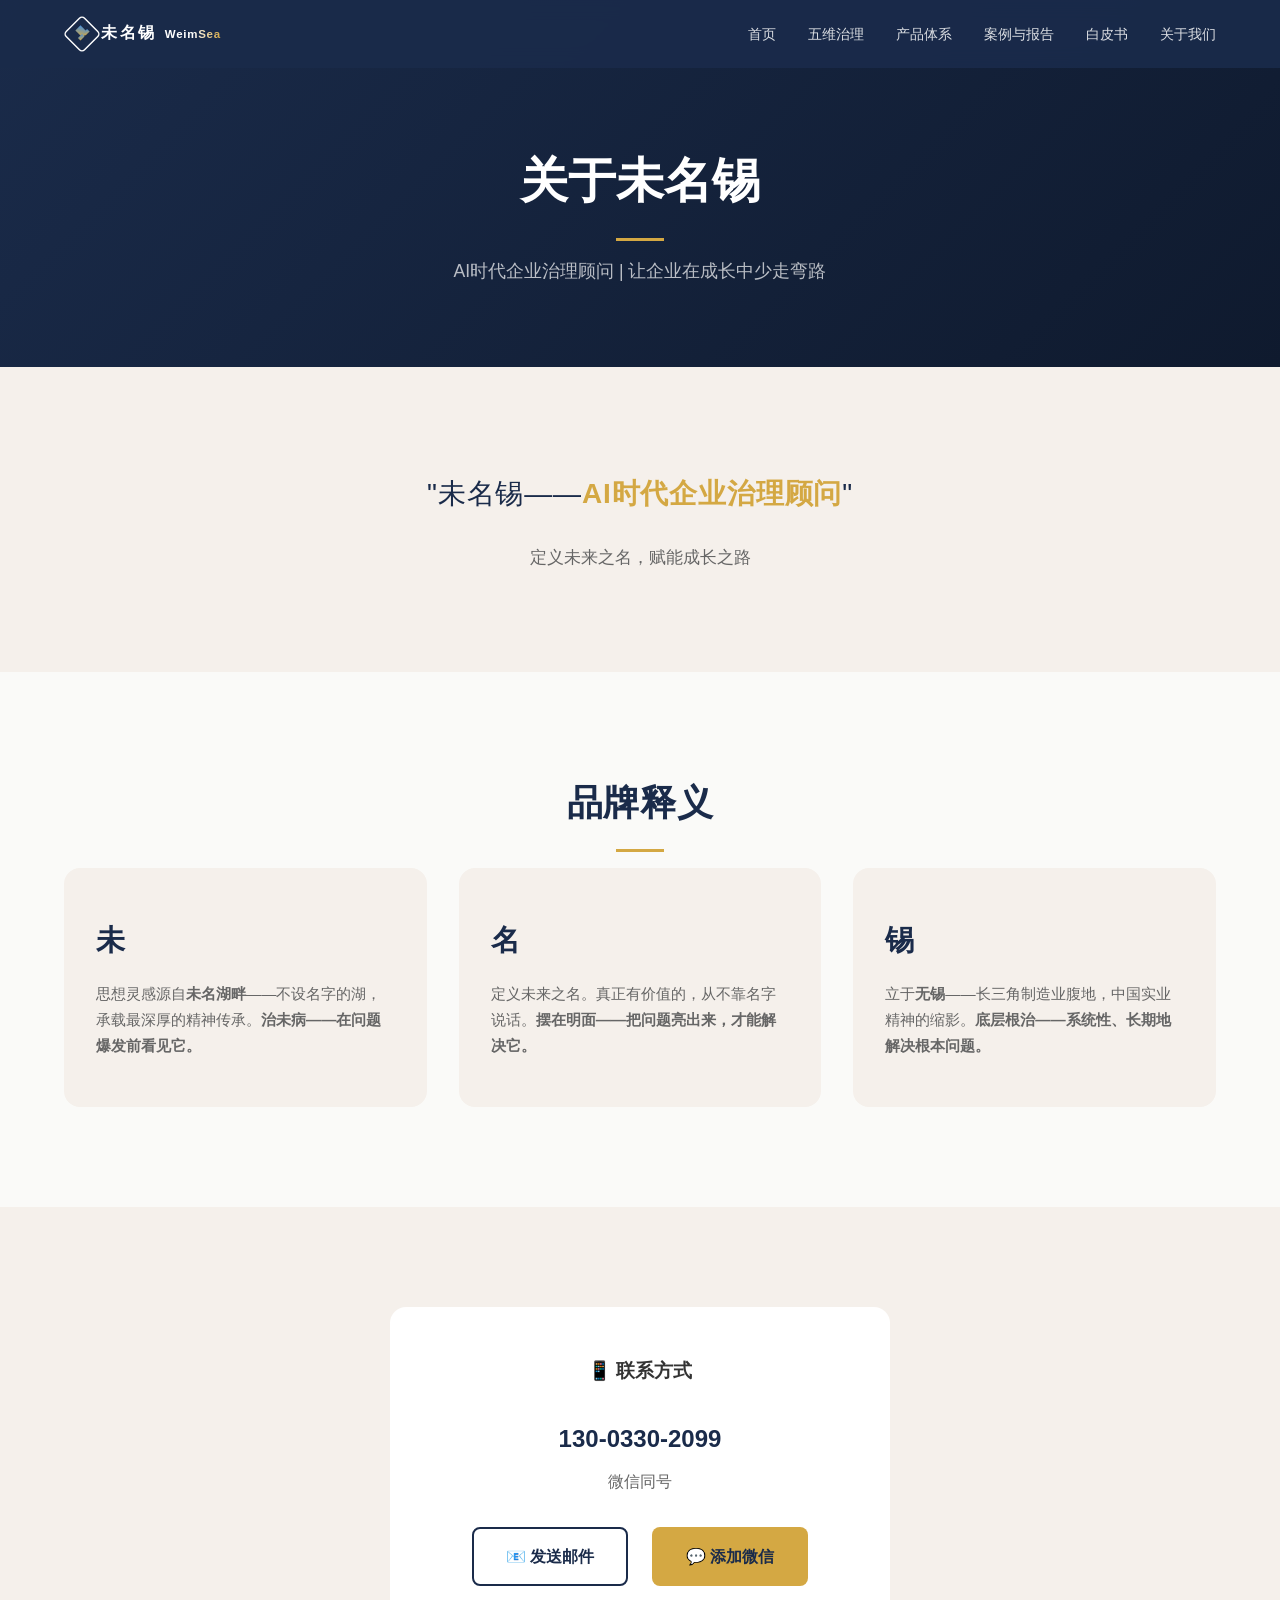
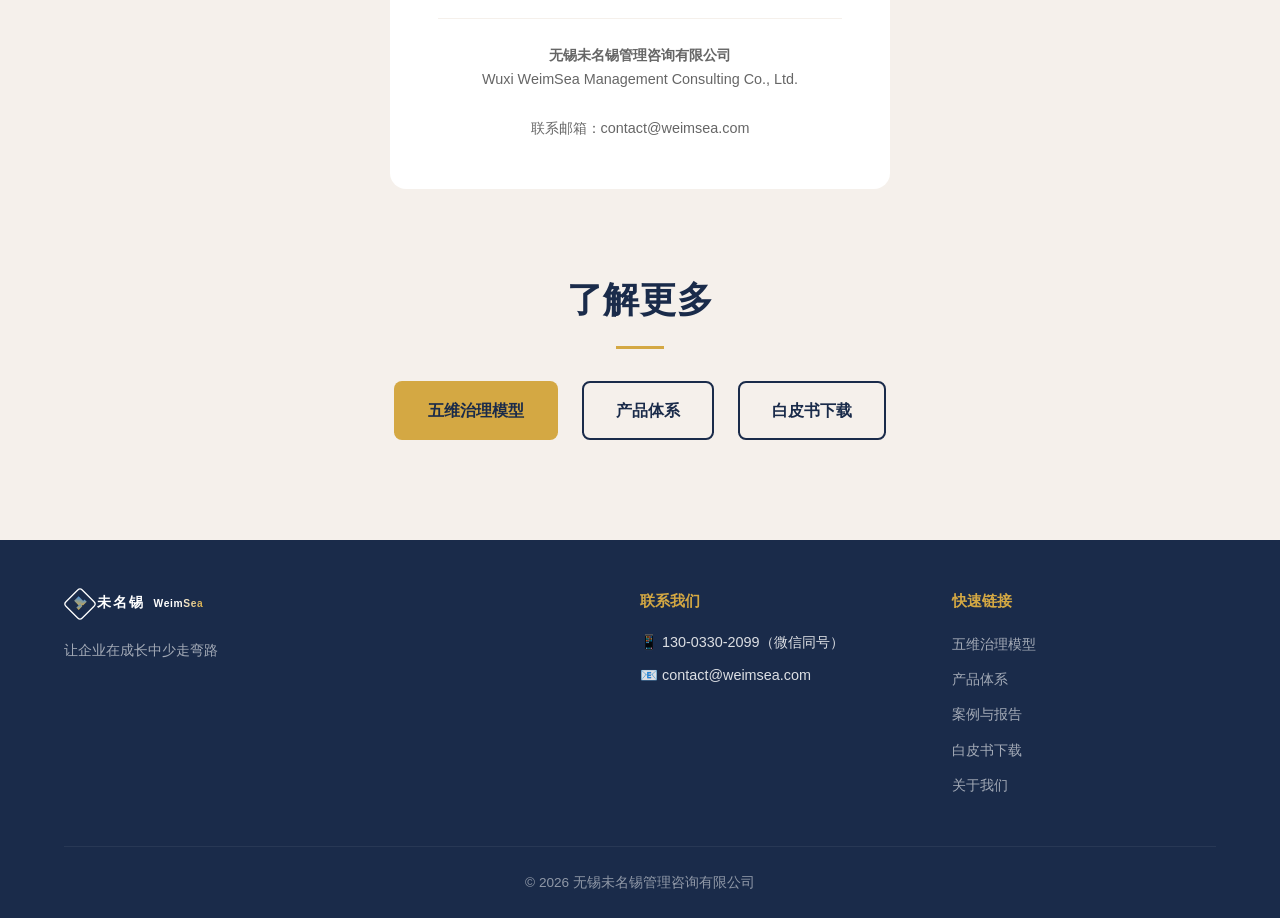
==== commit 4ee26722: "精简关于我们页面：只保留定位+品牌三字释义(未/名/锡)+联系方式" ====
--- a/about.html
+++ b/about.html
@@ -57,234 +57,30 @@
             <blockquote class="mck-quote">
                 <p>"未名锡——<strong>AI时代企业治理顾问</strong>"</p>
             </blockquote>
-            <p class="mck-section-sub" style="margin-top: var(--spacing-md); margin-bottom: 0;">定义未来之名，赋能成长之路<br>帮助成长型企业从<strong>经验驱动</strong>走向<strong>治理驱动</strong></p>
+            <p class="mck-section-sub" style="margin-top: var(--spacing-md); margin-bottom: 0;">定义未来之名，赋能成长之路</p>
         </div>
     </section>
 
-    <!-- 品牌故事 -->
+    <!-- 品牌释义 -->
     <section class="mck-section">
         <div class="container">
-            <h2 class="mck-section-title">品牌故事</h2>
+            <h2 class="mck-section-title">品牌释义</h2>
             <div class="mck-cards three-col">
                 <div class="mck-card">
-                    <h3 style="font-family: 'Noto Serif SC', 'STSong', serif; font-size: 1.8rem; letter-spacing: 0.1em;">未名</h3>
-                    <p>思想灵感源自<strong>未名湖畔</strong>——一个不设名字的湖，却承载着最深厚的精神传承。不求虚名，只求真知。正如未名锡所信奉的：<strong>真正有价值的，从不靠名字说话。</strong></p>
+                    <h3 style="font-family: 'Noto Serif SC', 'STSong', serif; font-size: 1.8rem; letter-spacing: 0.1em;">未</h3>
+                    <p>思想灵感源自<strong>未名湖畔</strong>——不设名字的湖，承载最深厚的精神传承。<strong>治未病——在问题爆发前看见它。</strong></p>
+                </div>
+                <div class="mck-card">
+                    <h3 style="font-family: 'Noto Serif SC', 'STSong', serif; font-size: 1.8rem; letter-spacing: 0.1em;">名</h3>
+                    <p>定义未来之名。真正有价值的，从不靠名字说话。<strong>摆在明面——把问题亮出来，才能解决它。</strong></p>
                 </div>
                 <div class="mck-card">
                     <h3 style="font-family: 'Noto Serif SC', 'STSong', serif; font-size: 1.8rem; letter-spacing: 0.1em;">锡</h3>
-                    <p>"锡"立于<strong>无锡</strong>——长三角制造业腹地，中国实业精神的缩影。锡是金属，坚韧而实用；锡是器物，承载与铸就。<strong>脚踏实地，以实为先。</strong></p>
-                </div>
-                <div class="mck-card">
-                    <h3 class="brand-name-en" style="font-size: 1.8rem;">WeimSea</h3>
-                    <p>未名之海，海纳百川。未名锡坚信：<strong>企业的未来，不是做得更大，而是治理得更强。</strong>从经验驱动到治理驱动，从未名到有名——这是一条值得走过的路。</p>
+                    <p>立于<strong>无锡</strong>——长三角制造业腹地，中国实业精神的缩影。<strong>底层根治——系统性、长期地解决根本问题。</strong></p>
                 </div>
             </div>
         </div>
     </section>
-
-    <!-- 使命愿景价值观 -->
-    <section class="mck-section mck-dark">
-        <div class="container">
-            <div class="mck-cards three-col">
-                <div class="mck-card" style="text-align: center;">
-                    <div class="mvv-label">使命</div>
-                    <h3>让企业在成长中少走弯路</h3>
-                    <p>帮助成长型企业从经验驱动走向治理驱动</p>
-                </div>
-                <div class="mck-card" style="text-align: center;">
-                    <div class="mvv-label">愿景</div>
-                    <h3>成为AI时代企业治理标准的推动者</h3>
-                    <p>从咨询服务提供者，成长为企业治理能力建设平台</p>
-                </div>
-                <div class="mck-card" style="text-align: center;">
-                    <div class="mvv-label">价值观</div>
-                    <h3>务实 · 守正 · 同行 · 致远</h3>
-                    <div class="values-list">
-                        <div class="value-item"><strong>务实</strong><span>以事实为依据，以结果为导向；言必有据，行必有效</span></div>
-                        <div class="value-item"><strong>守正</strong><span>合规为底线，诚信为基石，不为短期利益妥协长期原则</span></div>
-                        <div class="value-item"><strong>同行</strong><span>深度参与，全程陪伴，以共同目标定义合作关系</span></div>
-                        <div class="value-item"><strong>致远</strong><span>立足长远，持续交付，追求治理能力的累积与深化</span></div>
-                    </div>
-                </div>
-            </div>
-        </div>
-    </section>
-
-    <!-- 创始人 -->
-    <section class="mck-section mck-cream">
-        <div class="container">
-            <div class="founder-detail-card founder-judgments">
-                <!-- 模块1：核心身份 -->
-                <div class="founder-identity">
-                    <span class="founder-label">创始人</span>
-                    <h2>常俊庭</h2>
-                    <p class="founder-title">AI时代企业治理专家 | 未名锡创始人</p>
-                    <p class="founder-slogan">"站在资本与治理的交汇点，从未名到有名的践行者"</p>
-                </div>
-
-                <!-- 模块2：核心判断力 -->
-                <div class="founder-judgments-section">
-                    <h3 class="judgments-title">核心判断力</h3>
-                    <p class="judgments-intro">判断的价值，不在于说对，而在于说在别人看不清的时候</p>
-                    
-                    <div class="judgment-list">
-                        <div class="judgment-item">
-                            <div class="judgment-flow">
-                                <span class="judgment-scenario">某科技企业IPO前夕，发现关联交易治理隐患</span>
-                                <span class="judgment-arrow">→</span>
-                                <span class="judgment-decision">建议先治理后申报</span>
-                                <span class="judgment-arrow">→</span>
-                                <span class="judgment-result">避免了审核被否的风险</span>
-                            </div>
-                        </div>
-                        
-                        <div class="judgment-item">
-                            <div class="judgment-flow">
-                                <span class="judgment-scenario">某制造业快速增长期，判断管理瓶颈的本质是财务治理缺失</span>
-                                <span class="judgment-arrow">→</span>
-                                <span class="judgment-decision">优先搭建业财一体体系</span>
-                                <span class="judgment-arrow">→</span>
-                                <span class="judgment-result">利润率提升3.2个百分点</span>
-                            </div>
-                        </div>
-                        
-                        <div class="judgment-item">
-                            <div class="judgment-flow">
-                                <span class="judgment-scenario">判断AI将重新定义企业治理而非仅作为工具</span>
-                                <span class="judgment-arrow">→</span>
-                                <span class="judgment-decision">创立WGF™五维框架将AI治理设为核心维度</span>
-                                <span class="judgment-arrow">→</span>
-                                <span class="judgment-result">形成与传统咨询的结构性差异</span>
-                            </div>
-                        </div>
-                        
-                        <div class="judgment-item">
-                            <div class="judgment-flow">
-                                <span class="judgment-scenario">某并购项目中，判断标的估值虚高的根源是治理结构缺陷</span>
-                                <span class="judgment-arrow">→</span>
-                                <span class="judgment-decision">提出治理先行的并购策略</span>
-                                <span class="judgment-arrow">→</span>
-                                <span class="judgment-result">为客户节省逾20%的收购成本</span>
-                            </div>
-                        </div>
-                    </div>
-                </div>
-
-                <!-- 模块3：专业积累 -->
-                <div class="founder-credentials-section">
-                    <h3 class="credentials-title">专业积累</h3>
-                    <div class="credentials-grid">
-                        <div class="credential-block">
-                            <div class="credential-icon">📈</div>
-                            <div class="credential-content">
-                                <h4>资本市场全流程</h4>
-                                <p>IPO、并购重组、借壳上市全流程主导<strong>隆盛科技</strong>、<strong>优彩资源</strong>A股IPO成功上市</p>
-                            </div>
-                        </div>
-                        <div class="credential-block">
-                            <div class="credential-icon">⚙️</div>
-                            <div class="credential-content">
-                                <h4>制造业成本管控</h4>
-                                <p>料工费框架、三段成本闭环验证、成本造假识别</p>
-                            </div>
-                        </div>
-                        <div class="credential-block">
-                            <div class="credential-icon">🔗</div>
-                            <div class="credential-content">
-                                <h4>财务管控与体系搭建</h4>
-                                <p>业财一体化与数字化转型</p>
-                            </div>
-                        </div>
-                    </div>
-                </div>
-
-                <!-- 模块4：方法论 -->
-                <div class="founder-methodology-section">
-                    <h3 class="methodology-title">方法论</h3>
-                    <div class="methodology-list">
-                        <div class="methodology-item">
-                            <span class="methodology-badge">创立</span>
-                            <span class="methodology-text">WGF™五维治理框架</span>
-                        </div>
-                        <div class="methodology-item">
-                            <span class="methodology-badge">联合</span>
-                            <span class="methodology-text">北京大学《AI时代经营方略》研究团队</span>
-                        </div>
-                        <div class="methodology-item">
-                            <span class="methodology-badge">论断</span>
-                            <span class="methodology-text">"AI是治理革命不是工具革命"</span>
-                        </div>
-                    </div>
-                </div>
-
-                <!-- 模块5：收尾语 -->
-                <div class="founder-closing">
-                    <p>约见不是为了推销，是为了判断你的问题我能不能帮。</p>
-                </div>
-            </div>
-        </div>
-    </section>
-
-    <!-- 专家智库 -->
-    <section class="mck-section">
-        <div class="container">
-            <h2 class="mck-section-title">专家智库</h2>
-            <p class="mck-section-sub">服务闭环：战略合规 → 资本资源 → 上市辅导 → 审计验证</p>
-
-            <!-- 王一 重点展示 -->
-            <div class="expert-featured">
-                <div class="expert-featured-inner">
-                    <h3>王一</h3>
-                    <p class="expert-featured-role">首席资本顾问</p>
-                    <p class="expert-featured-desc">经济学博士/教授，欧源资本董事长。中国管理科学学会财务管理专业委员会副主任、波黑轮值主席及波黑塞族共和国总统顾问、浙江省政府引导基金专家顾问。</p>
-                    <p class="expert-featured-tags">跨国资本运作 · 政府引导基金 · 国际政商资源</p>
-                </div>
-            </div>
-
-            <!-- 其他专家 -->
-            <div class="mck-cards two-col" style="max-width: 700px; margin: 0 auto;">
-                <div class="mck-card">
-                    <h3>Mr.胡</h3>
-                    <p class="expert-role">专家顾问</p>
-                    <p><strong>上市辅导·税务</strong></p>
-                    <p class="expert-bg">资深财务管理专家；H股A股上市辅导+注册制审核+税务筹划</p>
-                </div>
-                <div class="mck-card">
-                    <h3>Mr.冯</h3>
-                    <p class="expert-role">专家顾问</p>
-                    <p><strong>审计验证保障</strong></p>
-                    <p class="expert-bg">资深审计专家·AI风控专家；IPO+并购重组+定增审计</p>
-                </div>
-            </div>
-        </div>
-    </section>
-
-    <!-- 核心思想 -->
-    <section class="mck-section mck-dark">
-        <div class="container">
-            <h2 class="mck-section-title light">核心思想</h2>
-            <div class="mck-cards two-col" style="max-width: 700px; margin: 0 auto;">
-                <div class="mck-card">
-                    <h3>企业竞争三段论</h3>
-                    <p>过去拼产品 → 后来拼管理 → <strong>未来拼治理</strong></p>
-                </div>
-                <div class="mck-card">
-                    <h3>治理即战略</h3>
-                    <p>治理不是合规的成本项，而是<strong>决定增长上限与风险底线</strong>的战略能力</p>
-                </div>
-                <div class="mck-card">
-                    <h3>成长本质</h3>
-                    <p>企业成长的本质不是规模增长，而是<strong>治理能力增长</strong></p>
-                </div>
-                <div class="mck-card">
-                    <h3>路径选择</h3>
-                    <p>经验驱动只能走到今天，<strong>治理驱动才能走到未来</strong></p>
-                </div>
-            </div>
-        </div>
-    </section>
-
-
 
     <!-- 联系方式 -->
     <section class="mck-section mck-cream">
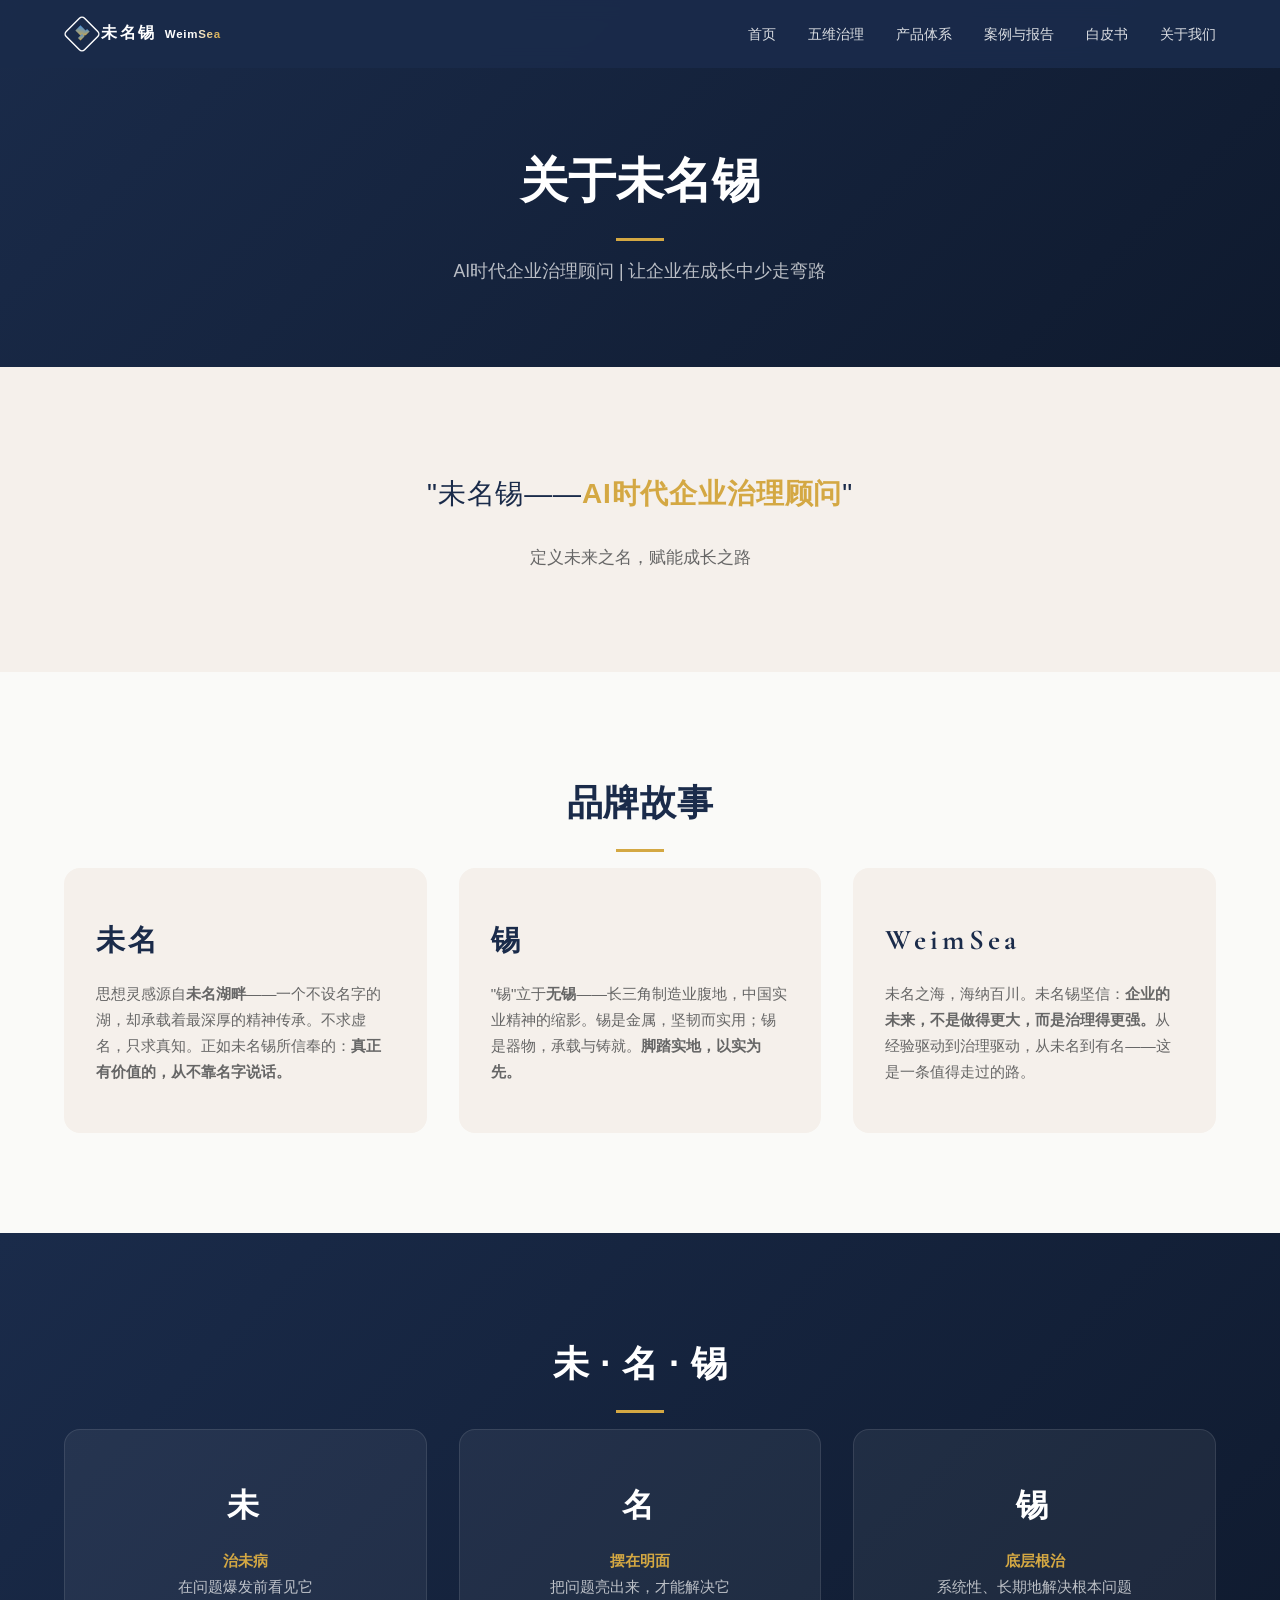
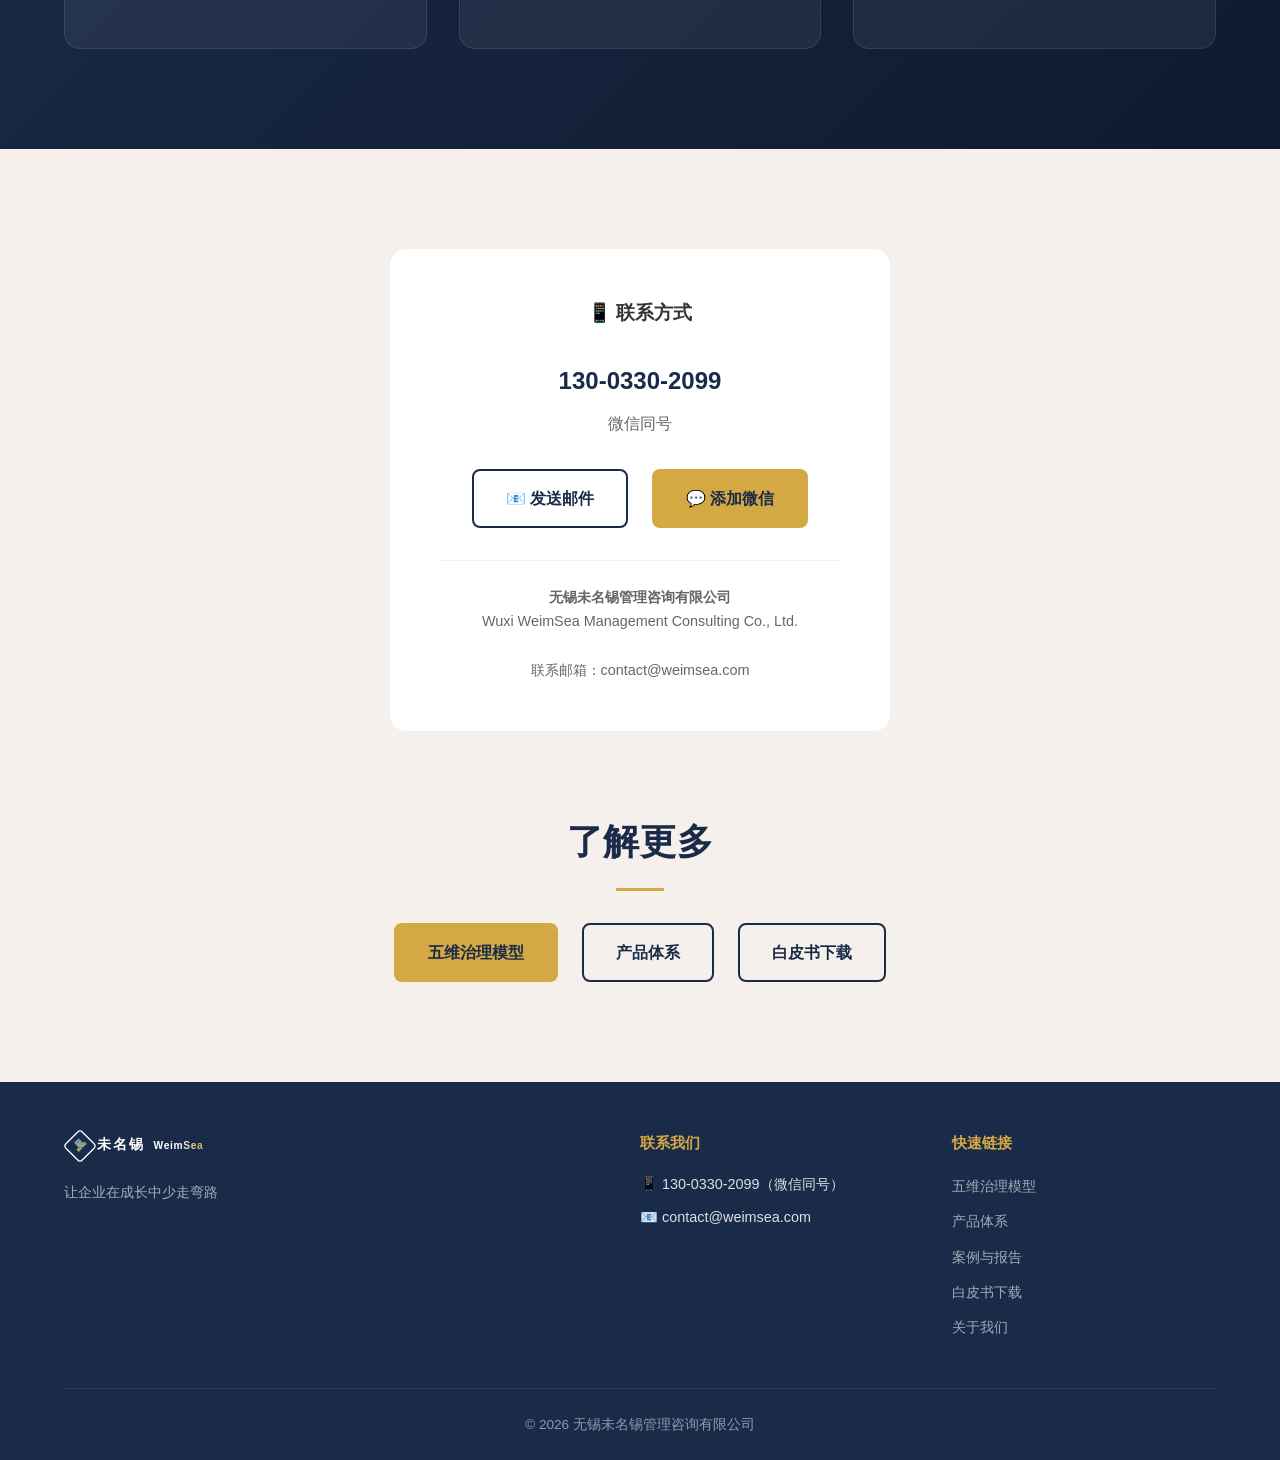
==== commit 0e706b71: "关于我们：品牌故事原样保留+增加未名锡三字对应三产品系列" ====
--- a/about.html
+++ b/about.html
@@ -61,22 +61,46 @@
         </div>
     </section>
 
-    <!-- 品牌释义 -->
+    <!-- 品牌故事 -->
     <section class="mck-section">
         <div class="container">
-            <h2 class="mck-section-title">品牌释义</h2>
+            <h2 class="mck-section-title">品牌故事</h2>
             <div class="mck-cards three-col">
                 <div class="mck-card">
-                    <h3 style="font-family: 'Noto Serif SC', 'STSong', serif; font-size: 1.8rem; letter-spacing: 0.1em;">未</h3>
-                    <p>思想灵感源自<strong>未名湖畔</strong>——不设名字的湖，承载最深厚的精神传承。<strong>治未病——在问题爆发前看见它。</strong></p>
-                </div>
-                <div class="mck-card">
-                    <h3 style="font-family: 'Noto Serif SC', 'STSong', serif; font-size: 1.8rem; letter-spacing: 0.1em;">名</h3>
-                    <p>定义未来之名。真正有价值的，从不靠名字说话。<strong>摆在明面——把问题亮出来，才能解决它。</strong></p>
+                    <h3 style="font-family: 'Noto Serif SC', 'STSong', serif; font-size: 1.8rem; letter-spacing: 0.1em;">未名</h3>
+                    <p>思想灵感源自<strong>未名湖畔</strong>——一个不设名字的湖，却承载着最深厚的精神传承。不求虚名，只求真知。正如未名锡所信奉的：<strong>真正有价值的，从不靠名字说话。</strong></p>
                 </div>
                 <div class="mck-card">
                     <h3 style="font-family: 'Noto Serif SC', 'STSong', serif; font-size: 1.8rem; letter-spacing: 0.1em;">锡</h3>
-                    <p>立于<strong>无锡</strong>——长三角制造业腹地，中国实业精神的缩影。<strong>底层根治——系统性、长期地解决根本问题。</strong></p>
+                    <p>"锡"立于<strong>无锡</strong>——长三角制造业腹地，中国实业精神的缩影。锡是金属，坚韧而实用；锡是器物，承载与铸就。<strong>脚踏实地，以实为先。</strong></p>
+                </div>
+                <div class="mck-card">
+                    <h3 class="brand-name-en" style="font-size: 1.8rem;">WeimSea</h3>
+                    <p>未名之海，海纳百川。未名锡坚信：<strong>企业的未来，不是做得更大，而是治理得更强。</strong>从经验驱动到治理驱动，从未名到有名——这是一条值得走过的路。</p>
+                </div>
+            </div>
+        </div>
+    </section>
+
+    <!-- 三字·三产品 -->
+    <section class="mck-section mck-dark">
+        <div class="container">
+            <h2 class="mck-section-title light">未 · 名 · 锡</h2>
+            <div class="mck-cards three-col">
+                <div class="mck-card" style="text-align: center;">
+                    <h3 style="font-family: 'Noto Serif SC', 'STSong', serif; font-size: 2rem; letter-spacing: 0.15em;">未</h3>
+                    <p><strong>治未病</strong></p>
+                    <p>在问题爆发前看见它</p>
+                </div>
+                <div class="mck-card" style="text-align: center;">
+                    <h3 style="font-family: 'Noto Serif SC', 'STSong', serif; font-size: 2rem; letter-spacing: 0.15em;">名</h3>
+                    <p><strong>摆在明面</strong></p>
+                    <p>把问题亮出来，才能解决它</p>
+                </div>
+                <div class="mck-card" style="text-align: center;">
+                    <h3 style="font-family: 'Noto Serif SC', 'STSong', serif; font-size: 2rem; letter-spacing: 0.15em;">锡</h3>
+                    <p><strong>底层根治</strong></p>
+                    <p>系统性、长期地解决根本问题</p>
                 </div>
             </div>
         </div>
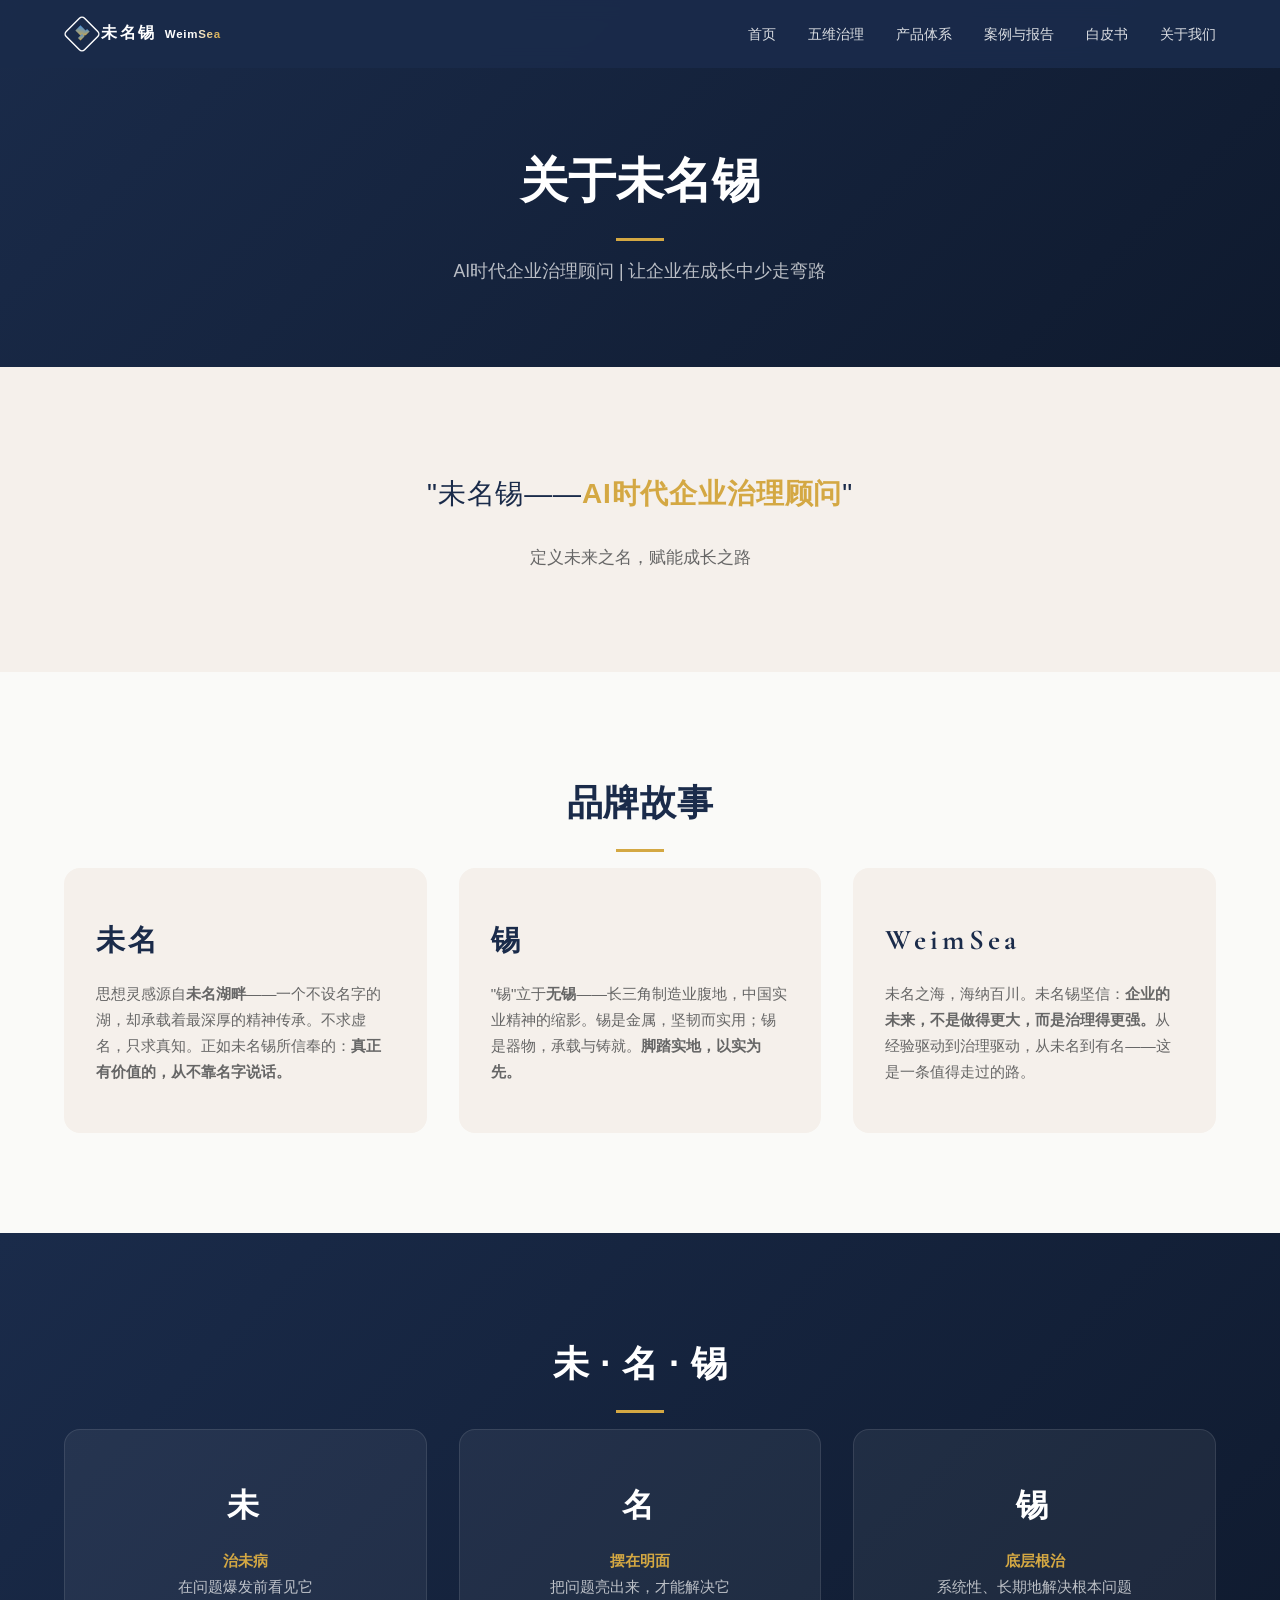
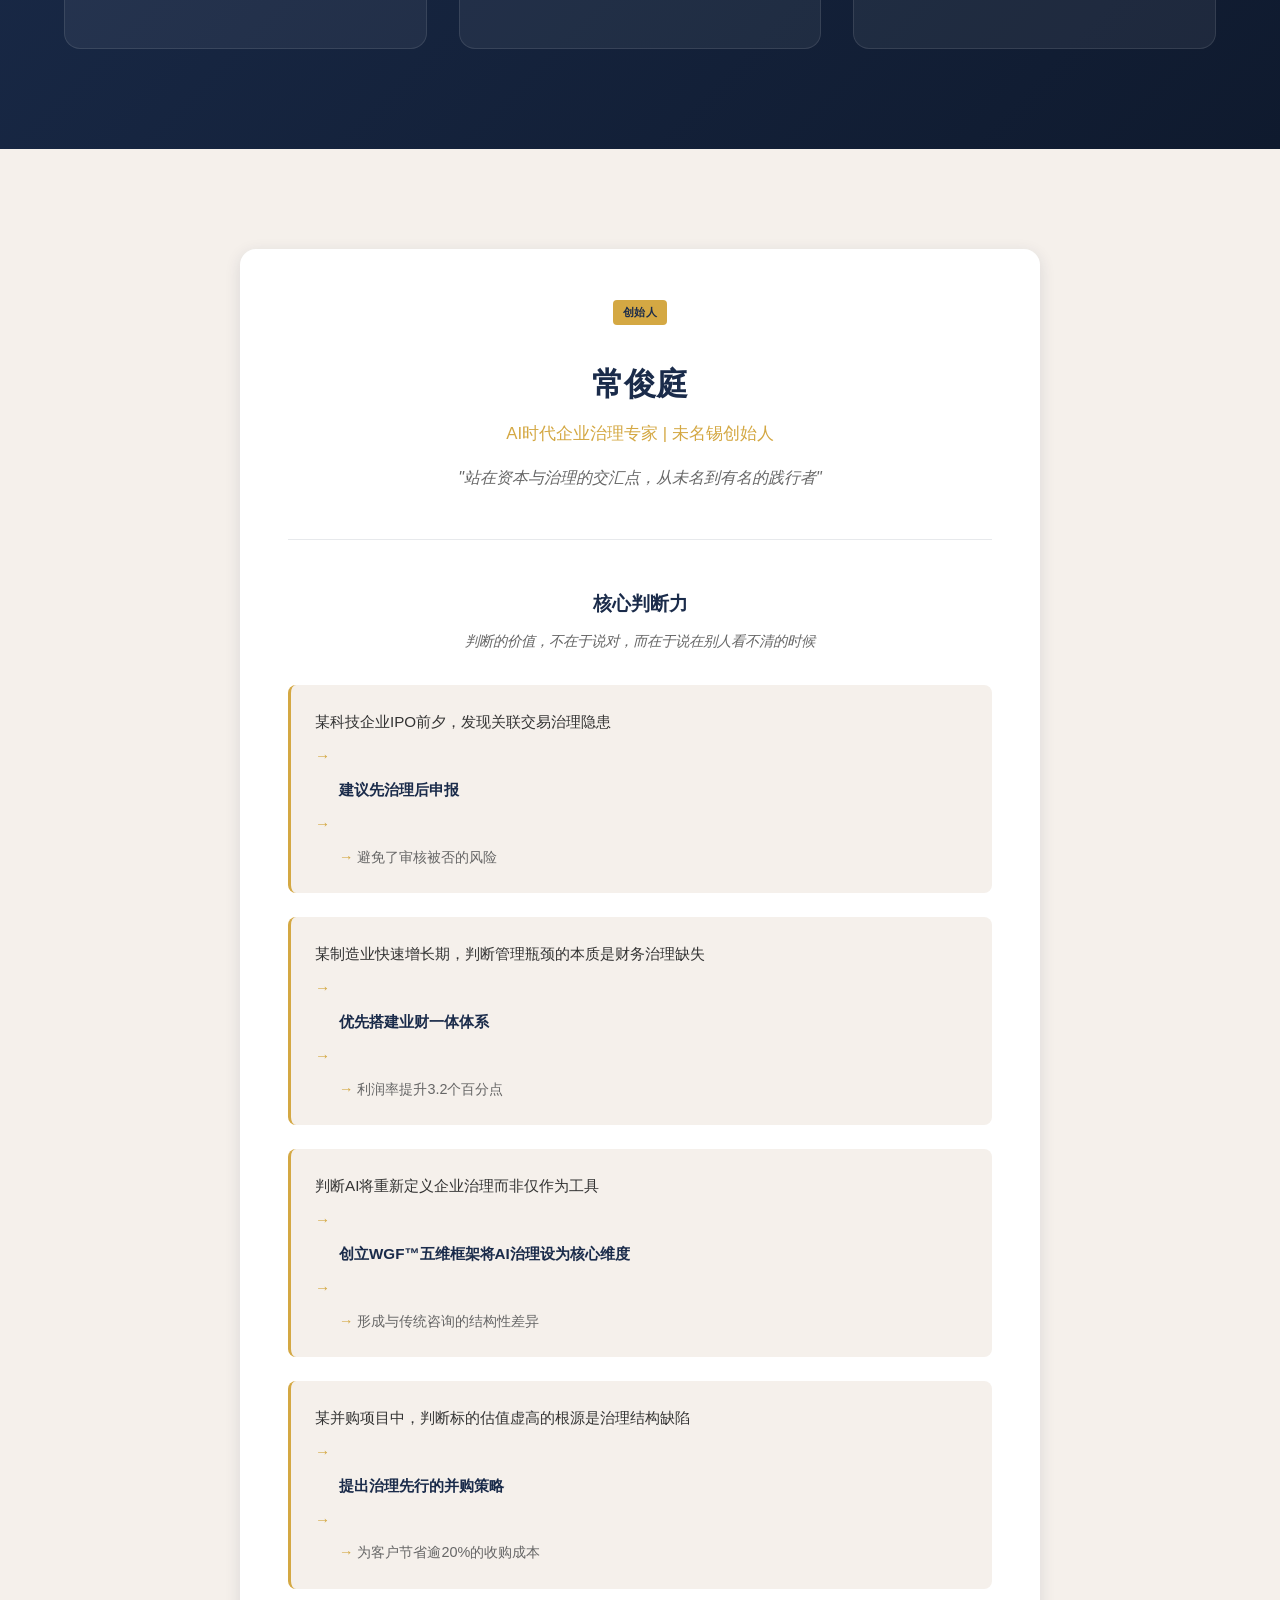
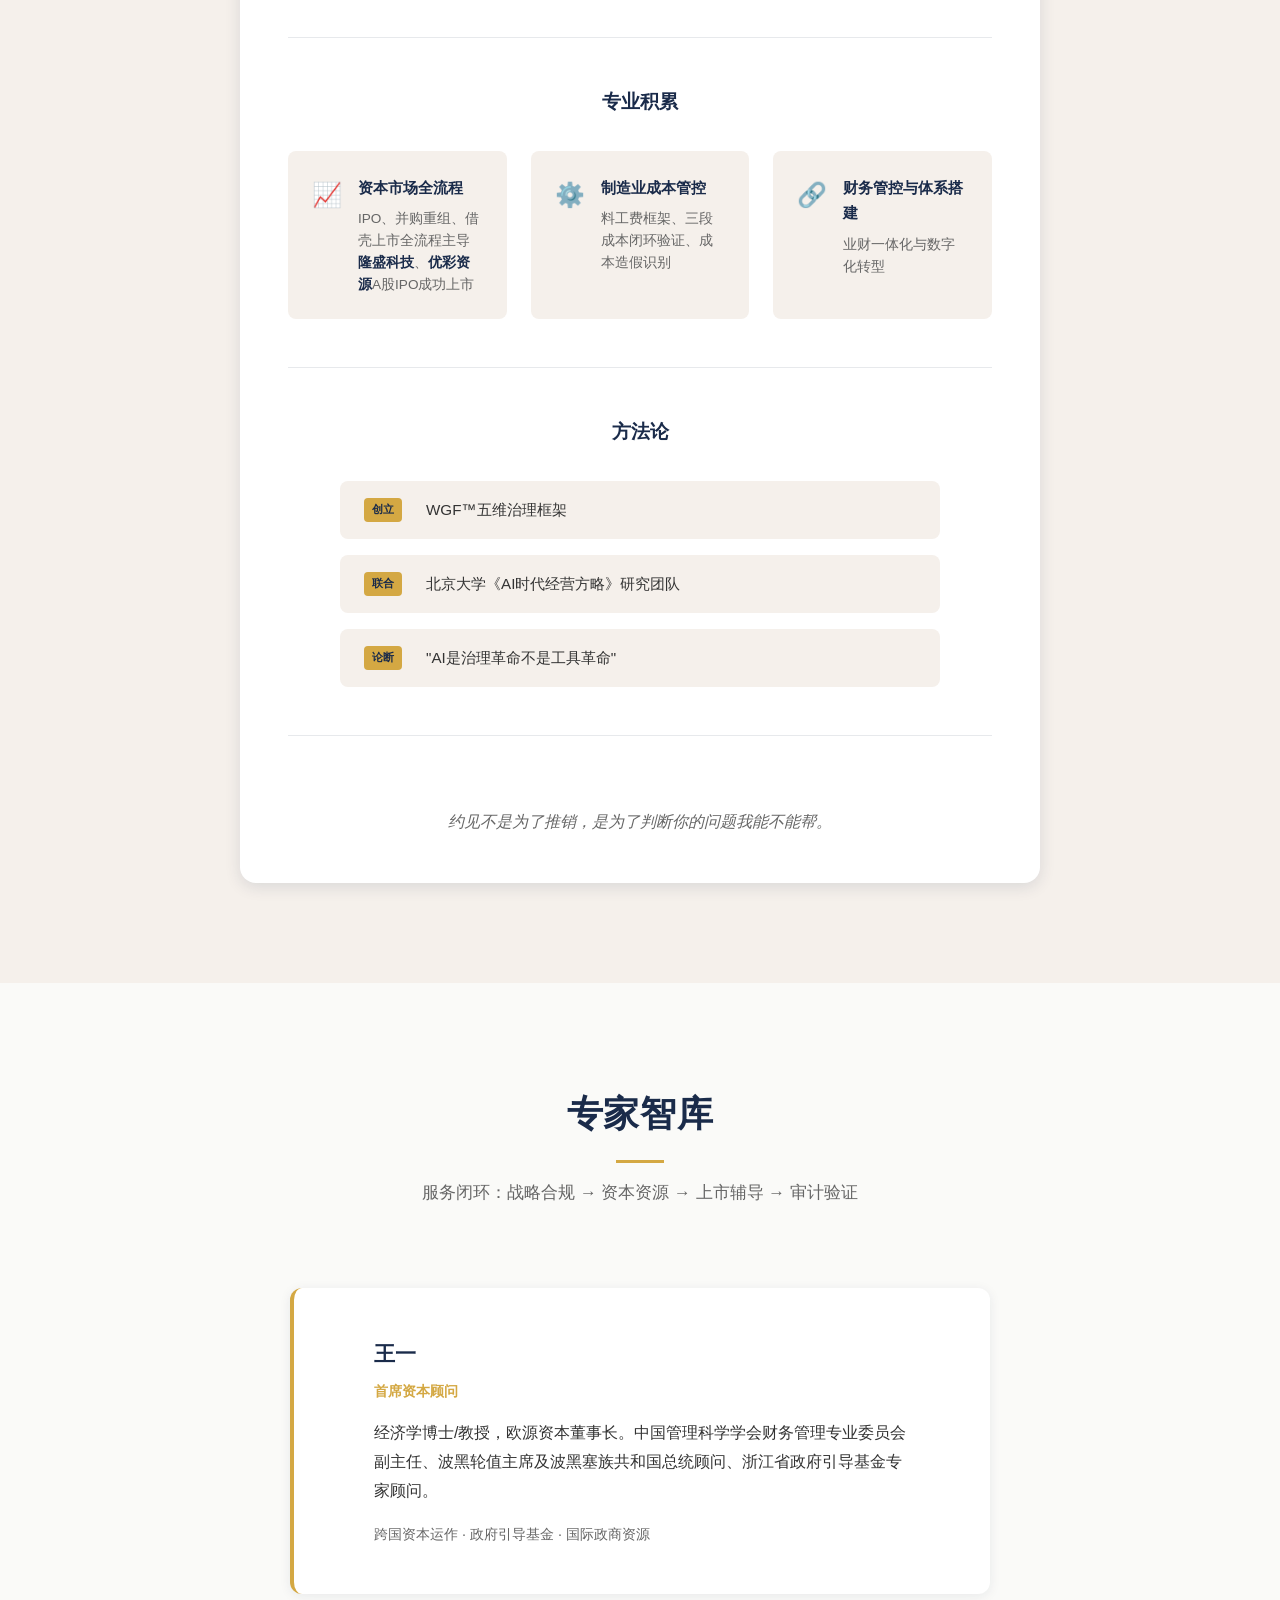
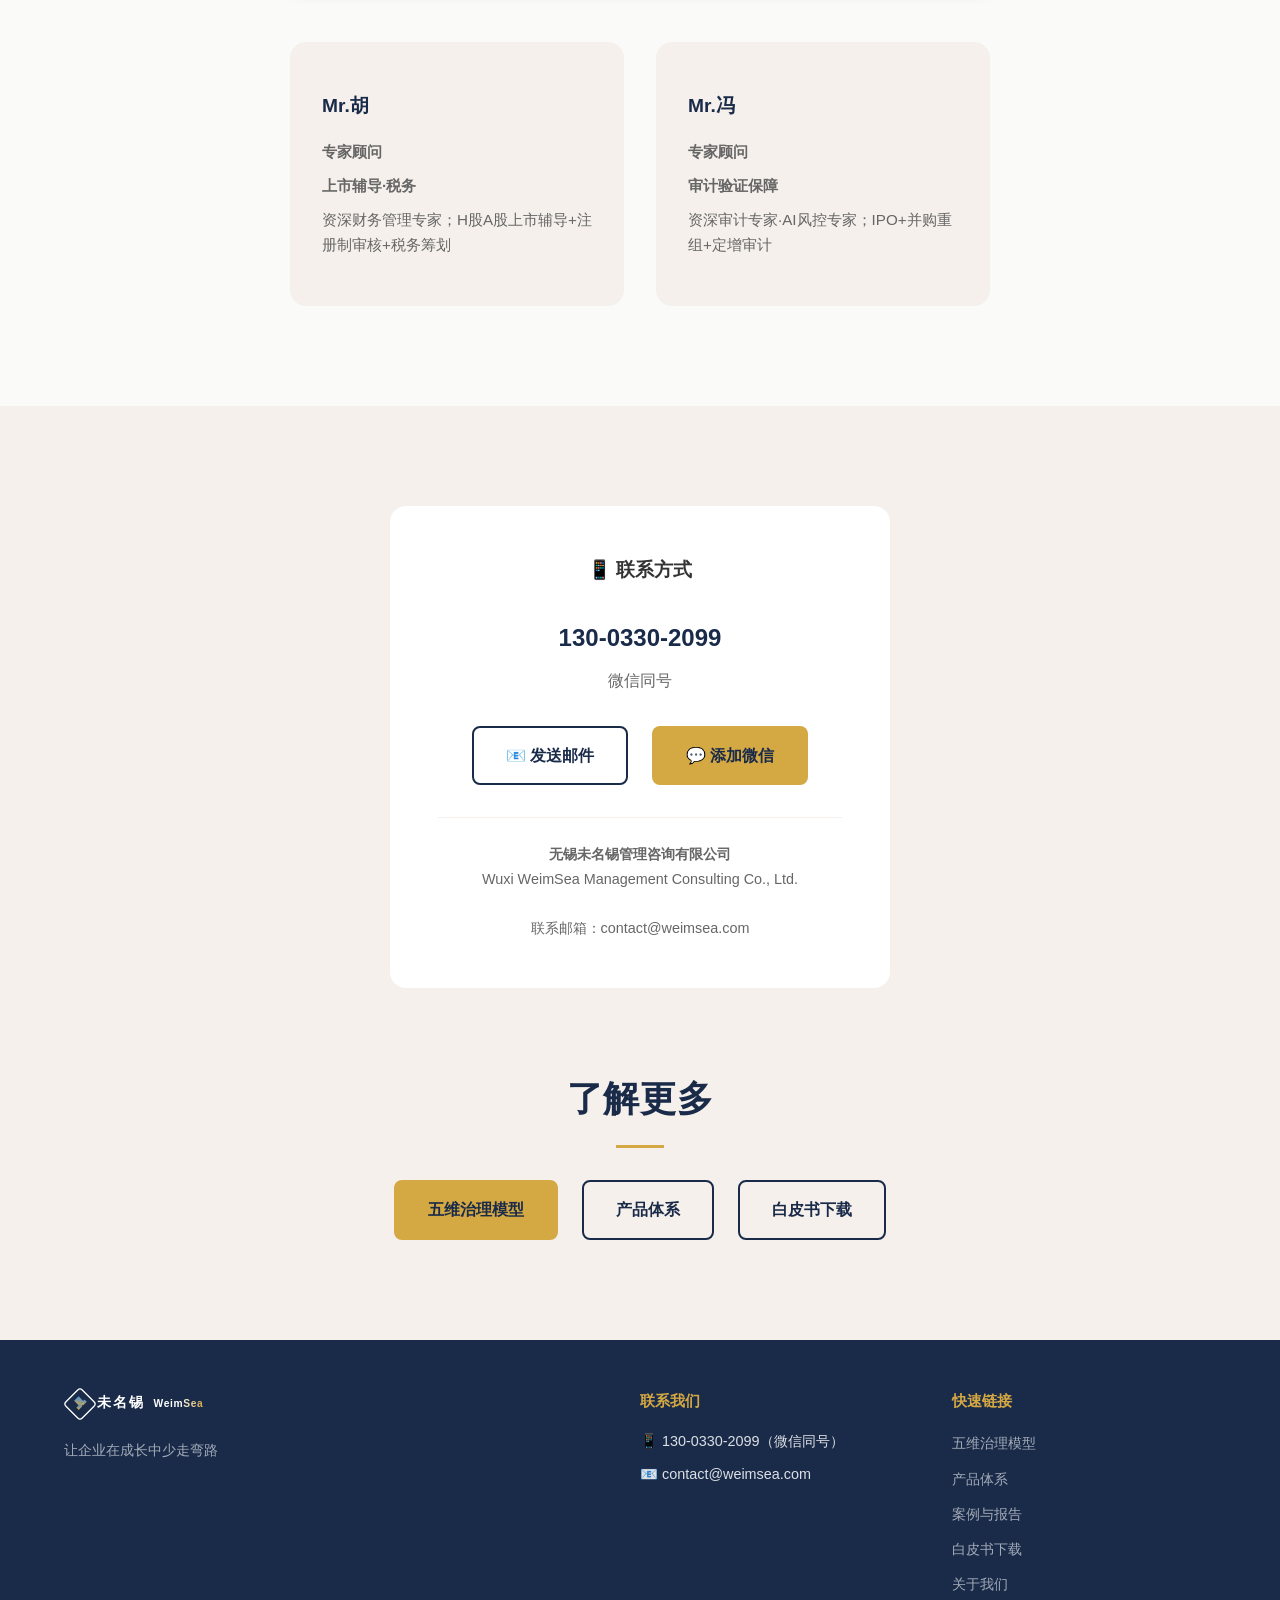
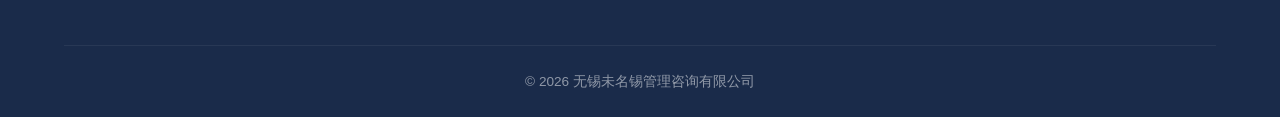
==== commit d45bd3a2: "恢复创始人与专家智库板块" ====
--- a/about.html
+++ b/about.html
@@ -106,6 +106,155 @@
         </div>
     </section>
 
+    <!-- 创始人 -->
+    <section class="mck-section mck-cream">
+        <div class="container">
+            <div class="founder-detail-card founder-judgments">
+                <!-- 模块1：核心身份 -->
+                <div class="founder-identity">
+                    <span class="founder-label">创始人</span>
+                    <h2>常俊庭</h2>
+                    <p class="founder-title">AI时代企业治理专家 | 未名锡创始人</p>
+                    <p class="founder-slogan">"站在资本与治理的交汇点，从未名到有名的践行者"</p>
+                </div>
+
+                <!-- 模块2：核心判断力 -->
+                <div class="founder-judgments-section">
+                    <h3 class="judgments-title">核心判断力</h3>
+                    <p class="judgments-intro">判断的价值，不在于说对，而在于说在别人看不清的时候</p>
+                    
+                    <div class="judgment-list">
+                        <div class="judgment-item">
+                            <div class="judgment-flow">
+                                <span class="judgment-scenario">某科技企业IPO前夕，发现关联交易治理隐患</span>
+                                <span class="judgment-arrow">→</span>
+                                <span class="judgment-decision">建议先治理后申报</span>
+                                <span class="judgment-arrow">→</span>
+                                <span class="judgment-result">避免了审核被否的风险</span>
+                            </div>
+                        </div>
+                        
+                        <div class="judgment-item">
+                            <div class="judgment-flow">
+                                <span class="judgment-scenario">某制造业快速增长期，判断管理瓶颈的本质是财务治理缺失</span>
+                                <span class="judgment-arrow">→</span>
+                                <span class="judgment-decision">优先搭建业财一体体系</span>
+                                <span class="judgment-arrow">→</span>
+                                <span class="judgment-result">利润率提升3.2个百分点</span>
+                            </div>
+                        </div>
+                        
+                        <div class="judgment-item">
+                            <div class="judgment-flow">
+                                <span class="judgment-scenario">判断AI将重新定义企业治理而非仅作为工具</span>
+                                <span class="judgment-arrow">→</span>
+                                <span class="judgment-decision">创立WGF™五维框架将AI治理设为核心维度</span>
+                                <span class="judgment-arrow">→</span>
+                                <span class="judgment-result">形成与传统咨询的结构性差异</span>
+                            </div>
+                        </div>
+                        
+                        <div class="judgment-item">
+                            <div class="judgment-flow">
+                                <span class="judgment-scenario">某并购项目中，判断标的估值虚高的根源是治理结构缺陷</span>
+                                <span class="judgment-arrow">→</span>
+                                <span class="judgment-decision">提出治理先行的并购策略</span>
+                                <span class="judgment-arrow">→</span>
+                                <span class="judgment-result">为客户节省逾20%的收购成本</span>
+                            </div>
+                        </div>
+                    </div>
+                </div>
+
+                <!-- 模块3：专业积累 -->
+                <div class="founder-credentials-section">
+                    <h3 class="credentials-title">专业积累</h3>
+                    <div class="credentials-grid">
+                        <div class="credential-block">
+                            <div class="credential-icon">📈</div>
+                            <div class="credential-content">
+                                <h4>资本市场全流程</h4>
+                                <p>IPO、并购重组、借壳上市全流程主导<strong>隆盛科技</strong>、<strong>优彩资源</strong>A股IPO成功上市</p>
+                            </div>
+                        </div>
+                        <div class="credential-block">
+                            <div class="credential-icon">⚙️</div>
+                            <div class="credential-content">
+                                <h4>制造业成本管控</h4>
+                                <p>料工费框架、三段成本闭环验证、成本造假识别</p>
+                            </div>
+                        </div>
+                        <div class="credential-block">
+                            <div class="credential-icon">🔗</div>
+                            <div class="credential-content">
+                                <h4>财务管控与体系搭建</h4>
+                                <p>业财一体化与数字化转型</p>
+                            </div>
+                        </div>
+                    </div>
+                </div>
+
+                <!-- 模块4：方法论 -->
+                <div class="founder-methodology-section">
+                    <h3 class="methodology-title">方法论</h3>
+                    <div class="methodology-list">
+                        <div class="methodology-item">
+                            <span class="methodology-badge">创立</span>
+                            <span class="methodology-text">WGF™五维治理框架</span>
+                        </div>
+                        <div class="methodology-item">
+                            <span class="methodology-badge">联合</span>
+                            <span class="methodology-text">北京大学《AI时代经营方略》研究团队</span>
+                        </div>
+                        <div class="methodology-item">
+                            <span class="methodology-badge">论断</span>
+                            <span class="methodology-text">"AI是治理革命不是工具革命"</span>
+                        </div>
+                    </div>
+                </div>
+
+                <!-- 模块5：收尾语 -->
+                <div class="founder-closing">
+                    <p>约见不是为了推销，是为了判断你的问题我能不能帮。</p>
+                </div>
+            </div>
+        </div>
+    </section>
+
+    <!-- 专家智库 -->
+    <section class="mck-section">
+        <div class="container">
+            <h2 class="mck-section-title">专家智库</h2>
+            <p class="mck-section-sub">服务闭环：战略合规 → 资本资源 → 上市辅导 → 审计验证</p>
+
+            <!-- 王一 重点展示 -->
+            <div class="expert-featured">
+                <div class="expert-featured-inner">
+                    <h3>王一</h3>
+                    <p class="expert-featured-role">首席资本顾问</p>
+                    <p class="expert-featured-desc">经济学博士/教授，欧源资本董事长。中国管理科学学会财务管理专业委员会副主任、波黑轮值主席及波黑塞族共和国总统顾问、浙江省政府引导基金专家顾问。</p>
+                    <p class="expert-featured-tags">跨国资本运作 · 政府引导基金 · 国际政商资源</p>
+                </div>
+            </div>
+
+            <!-- 其他专家 -->
+            <div class="mck-cards two-col" style="max-width: 700px; margin: 0 auto;">
+                <div class="mck-card">
+                    <h3>Mr.胡</h3>
+                    <p class="expert-role">专家顾问</p>
+                    <p><strong>上市辅导·税务</strong></p>
+                    <p class="expert-bg">资深财务管理专家；H股A股上市辅导+注册制审核+税务筹划</p>
+                </div>
+                <div class="mck-card">
+                    <h3>Mr.冯</h3>
+                    <p class="expert-role">专家顾问</p>
+                    <p><strong>审计验证保障</strong></p>
+                    <p class="expert-bg">资深审计专家·AI风控专家；IPO+并购重组+定增审计</p>
+                </div>
+            </div>
+        </div>
+    </section>
+
     <!-- 联系方式 -->
     <section class="mck-section mck-cream">
         <div class="container" style="text-align: center;">
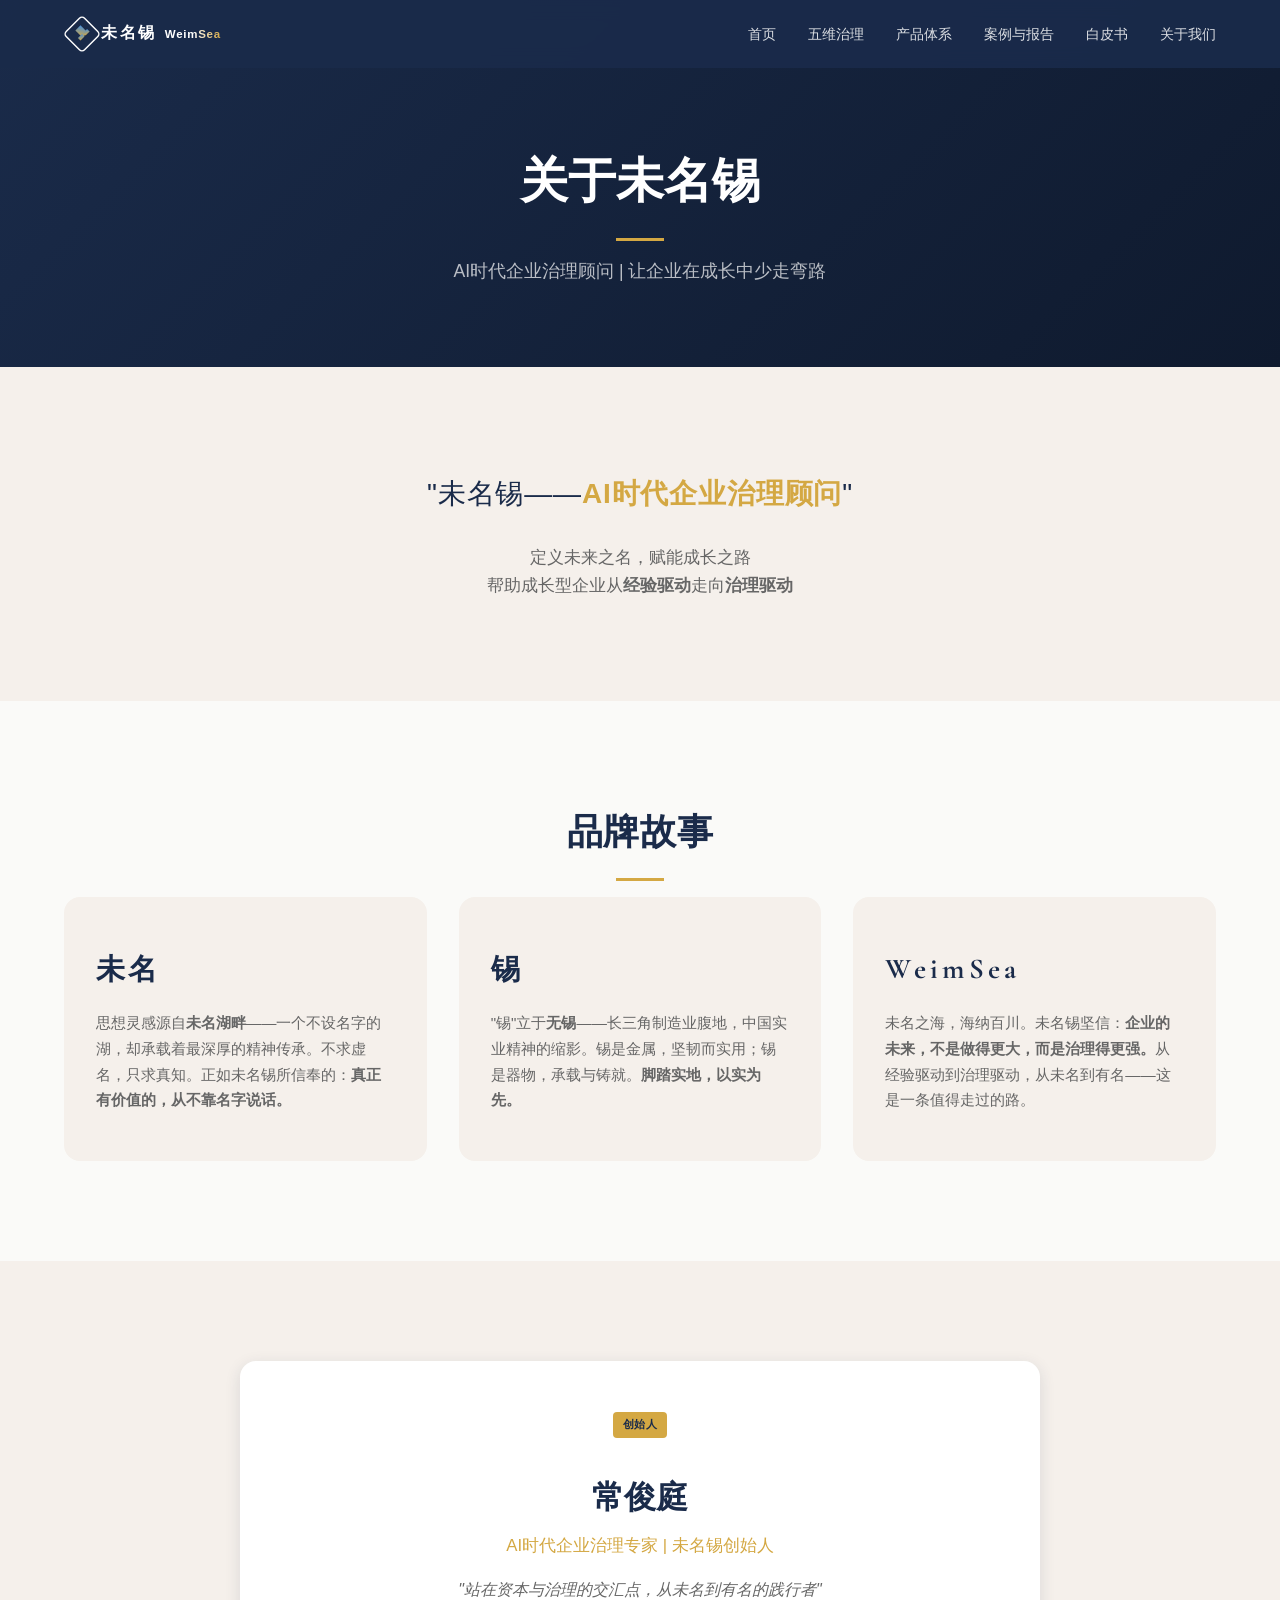
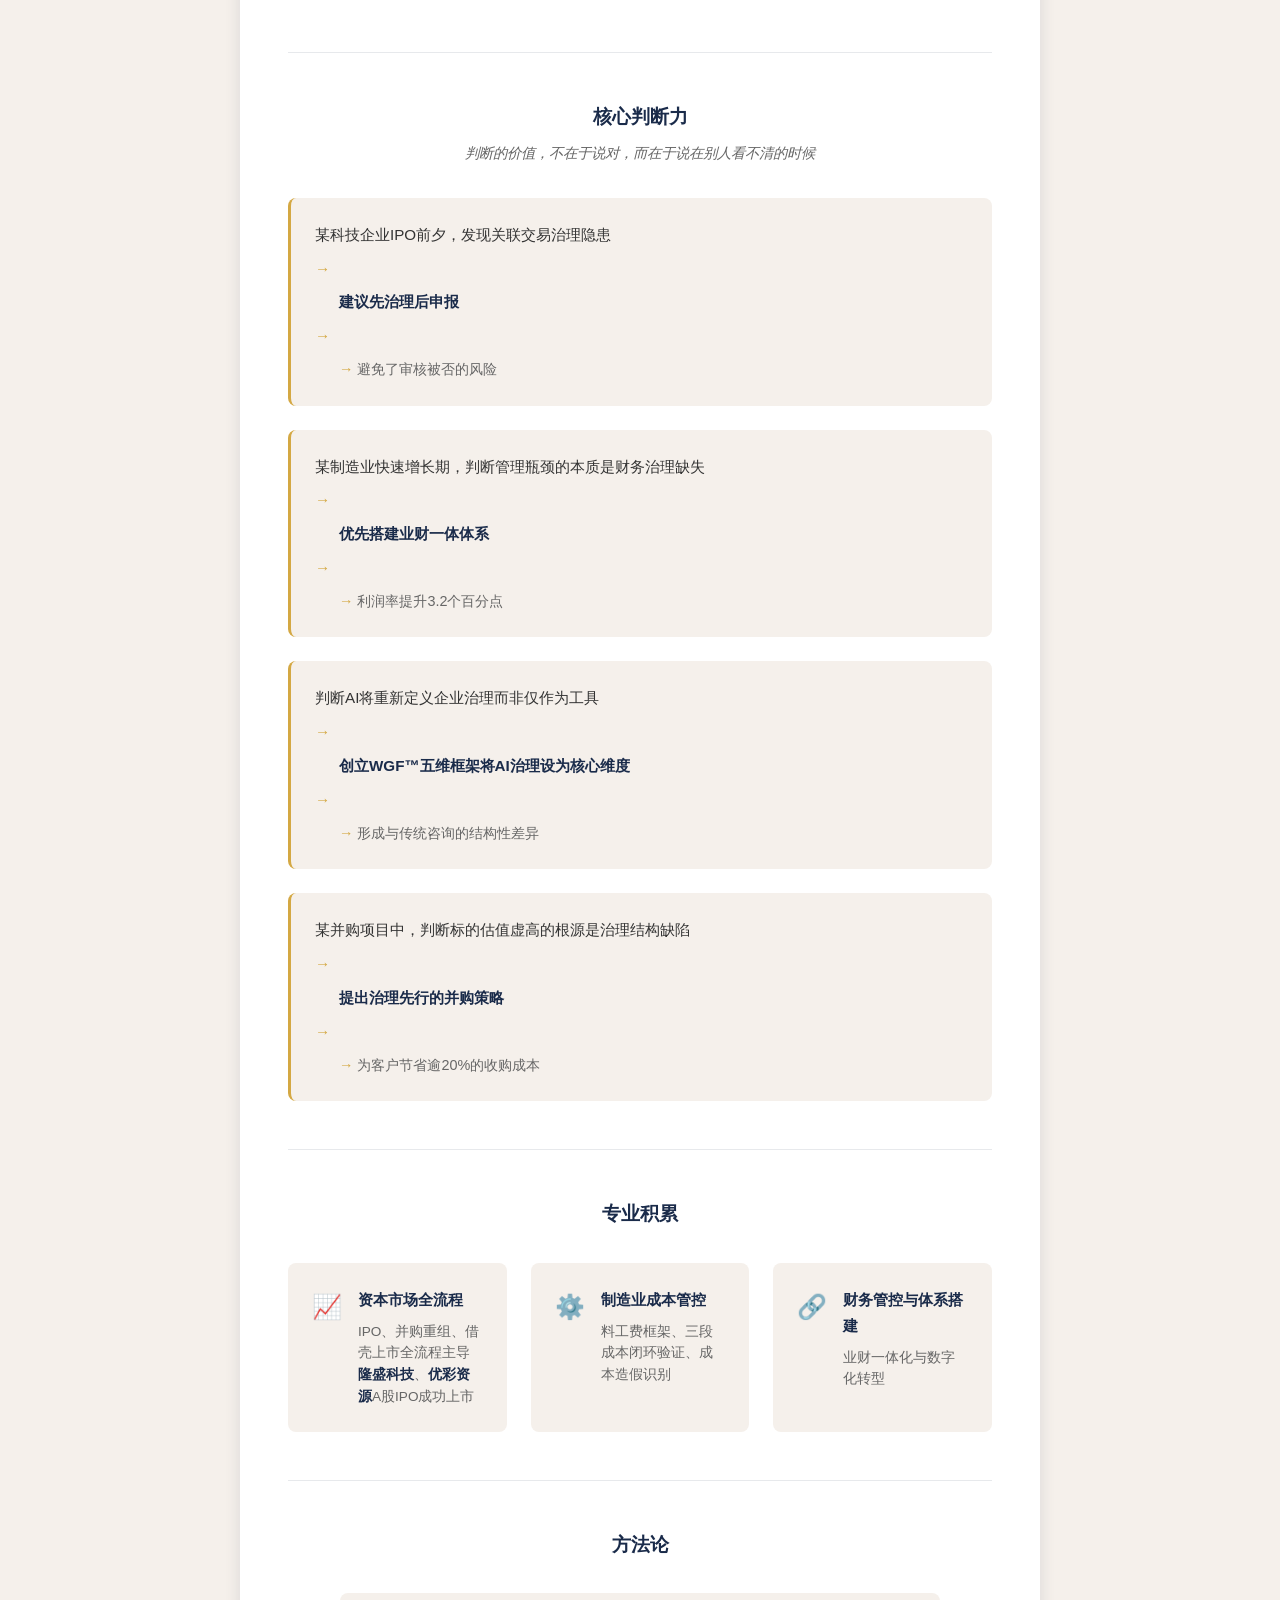
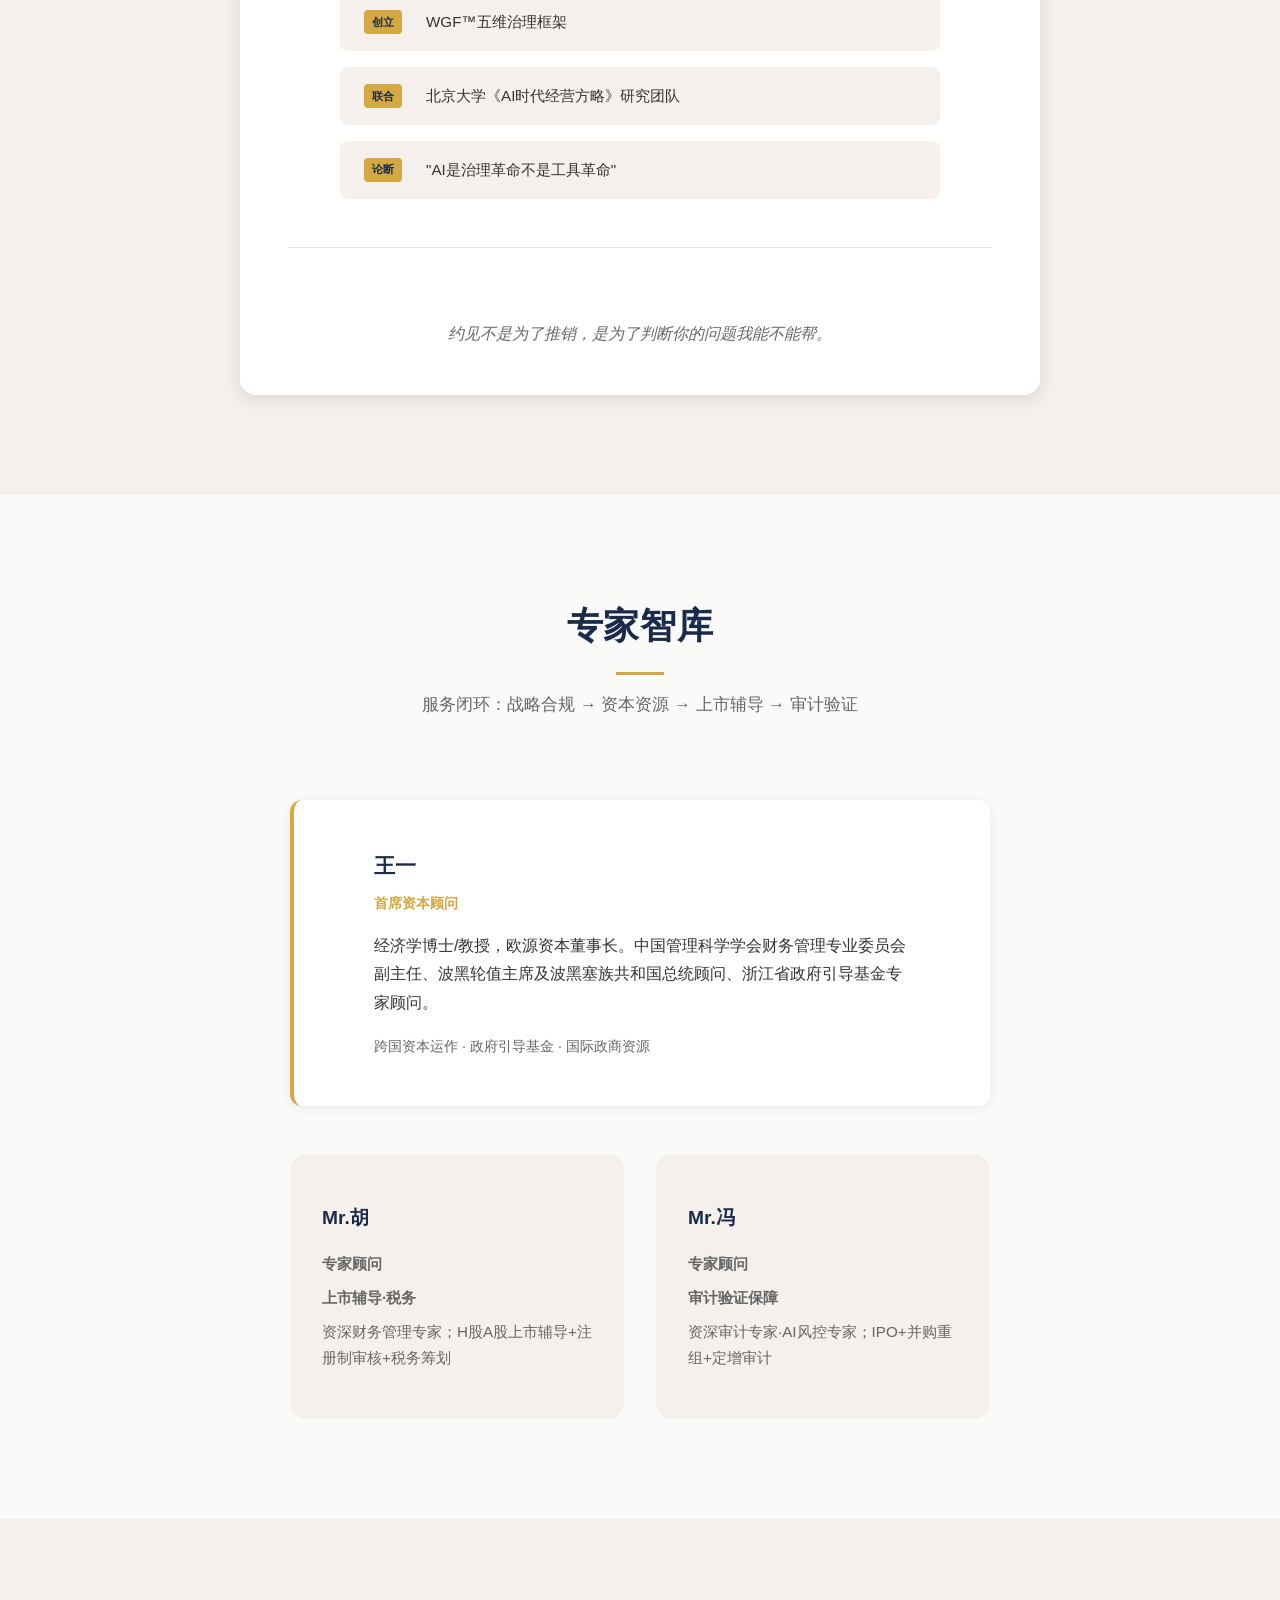
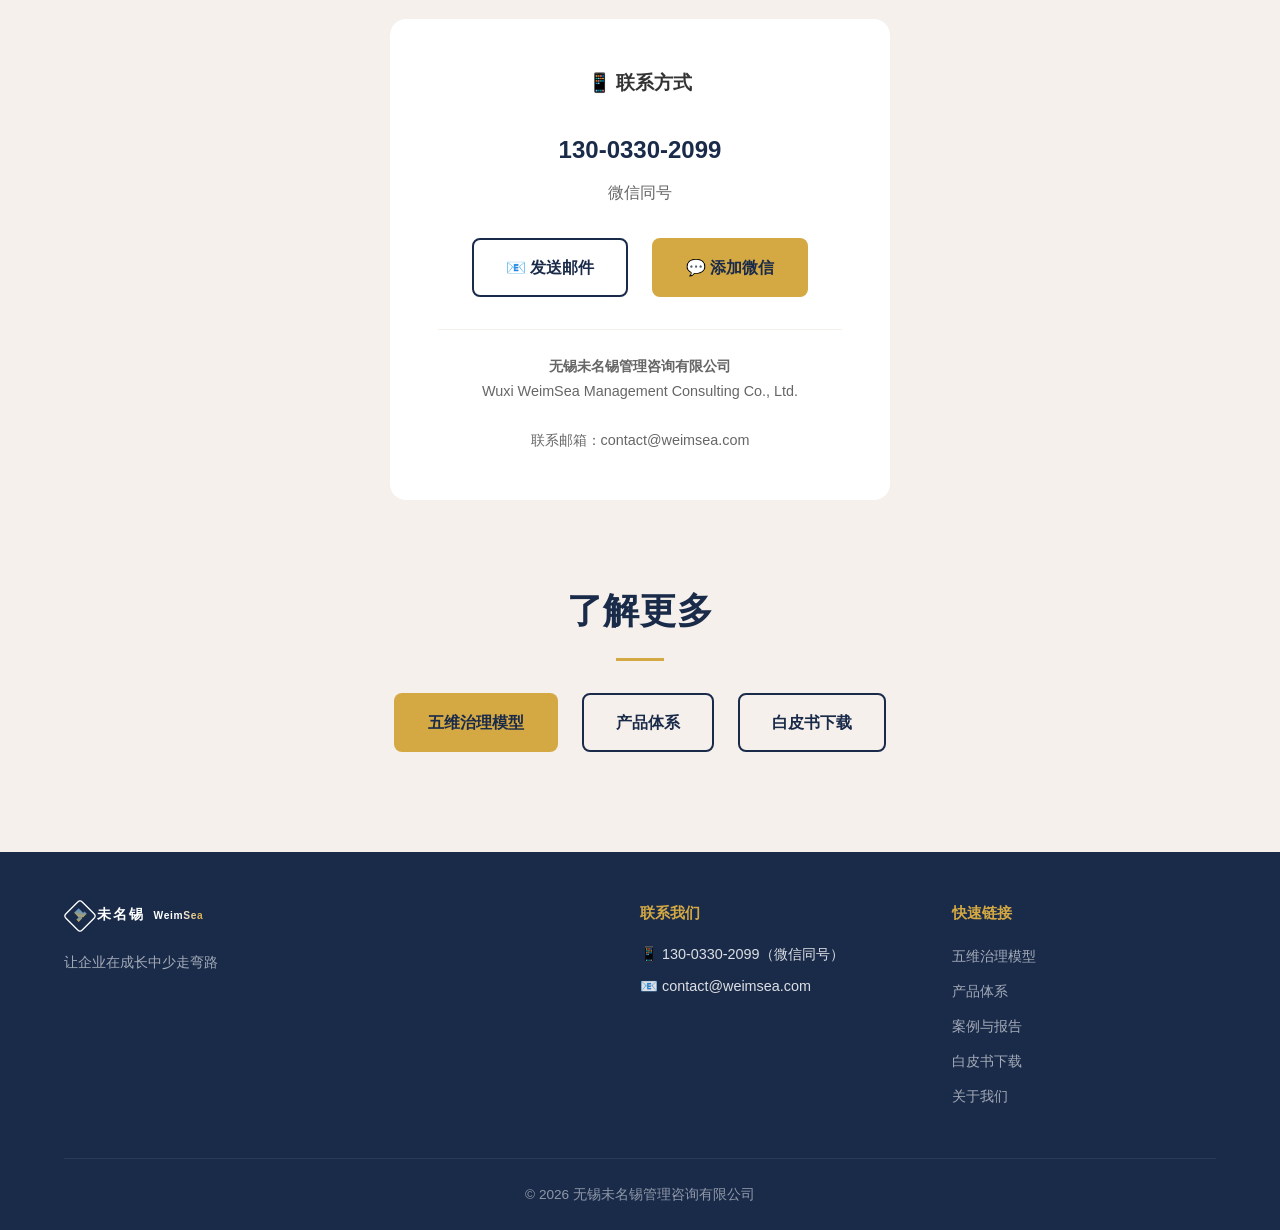
==== commit 47d9a2d3: "关于我们页面完全恢复原样：品牌故事+创始人+专家智库" ====
--- a/about.html
+++ b/about.html
@@ -57,7 +57,7 @@
             <blockquote class="mck-quote">
                 <p>"未名锡——<strong>AI时代企业治理顾问</strong>"</p>
             </blockquote>
-            <p class="mck-section-sub" style="margin-top: var(--spacing-md); margin-bottom: 0;">定义未来之名，赋能成长之路</p>
+            <p class="mck-section-sub" style="margin-top: var(--spacing-md); margin-bottom: 0;">定义未来之名，赋能成长之路<br>帮助成长型企业从<strong>经验驱动</strong>走向<strong>治理驱动</strong></p>
         </div>
     </section>
 
@@ -77,30 +77,6 @@
                 <div class="mck-card">
                     <h3 class="brand-name-en" style="font-size: 1.8rem;">WeimSea</h3>
                     <p>未名之海，海纳百川。未名锡坚信：<strong>企业的未来，不是做得更大，而是治理得更强。</strong>从经验驱动到治理驱动，从未名到有名——这是一条值得走过的路。</p>
-                </div>
-            </div>
-        </div>
-    </section>
-
-    <!-- 三字·三产品 -->
-    <section class="mck-section mck-dark">
-        <div class="container">
-            <h2 class="mck-section-title light">未 · 名 · 锡</h2>
-            <div class="mck-cards three-col">
-                <div class="mck-card" style="text-align: center;">
-                    <h3 style="font-family: 'Noto Serif SC', 'STSong', serif; font-size: 2rem; letter-spacing: 0.15em;">未</h3>
-                    <p><strong>治未病</strong></p>
-                    <p>在问题爆发前看见它</p>
-                </div>
-                <div class="mck-card" style="text-align: center;">
-                    <h3 style="font-family: 'Noto Serif SC', 'STSong', serif; font-size: 2rem; letter-spacing: 0.15em;">名</h3>
-                    <p><strong>摆在明面</strong></p>
-                    <p>把问题亮出来，才能解决它</p>
-                </div>
-                <div class="mck-card" style="text-align: center;">
-                    <h3 style="font-family: 'Noto Serif SC', 'STSong', serif; font-size: 2rem; letter-spacing: 0.15em;">锡</h3>
-                    <p><strong>底层根治</strong></p>
-                    <p>系统性、长期地解决根本问题</p>
                 </div>
             </div>
         </div>
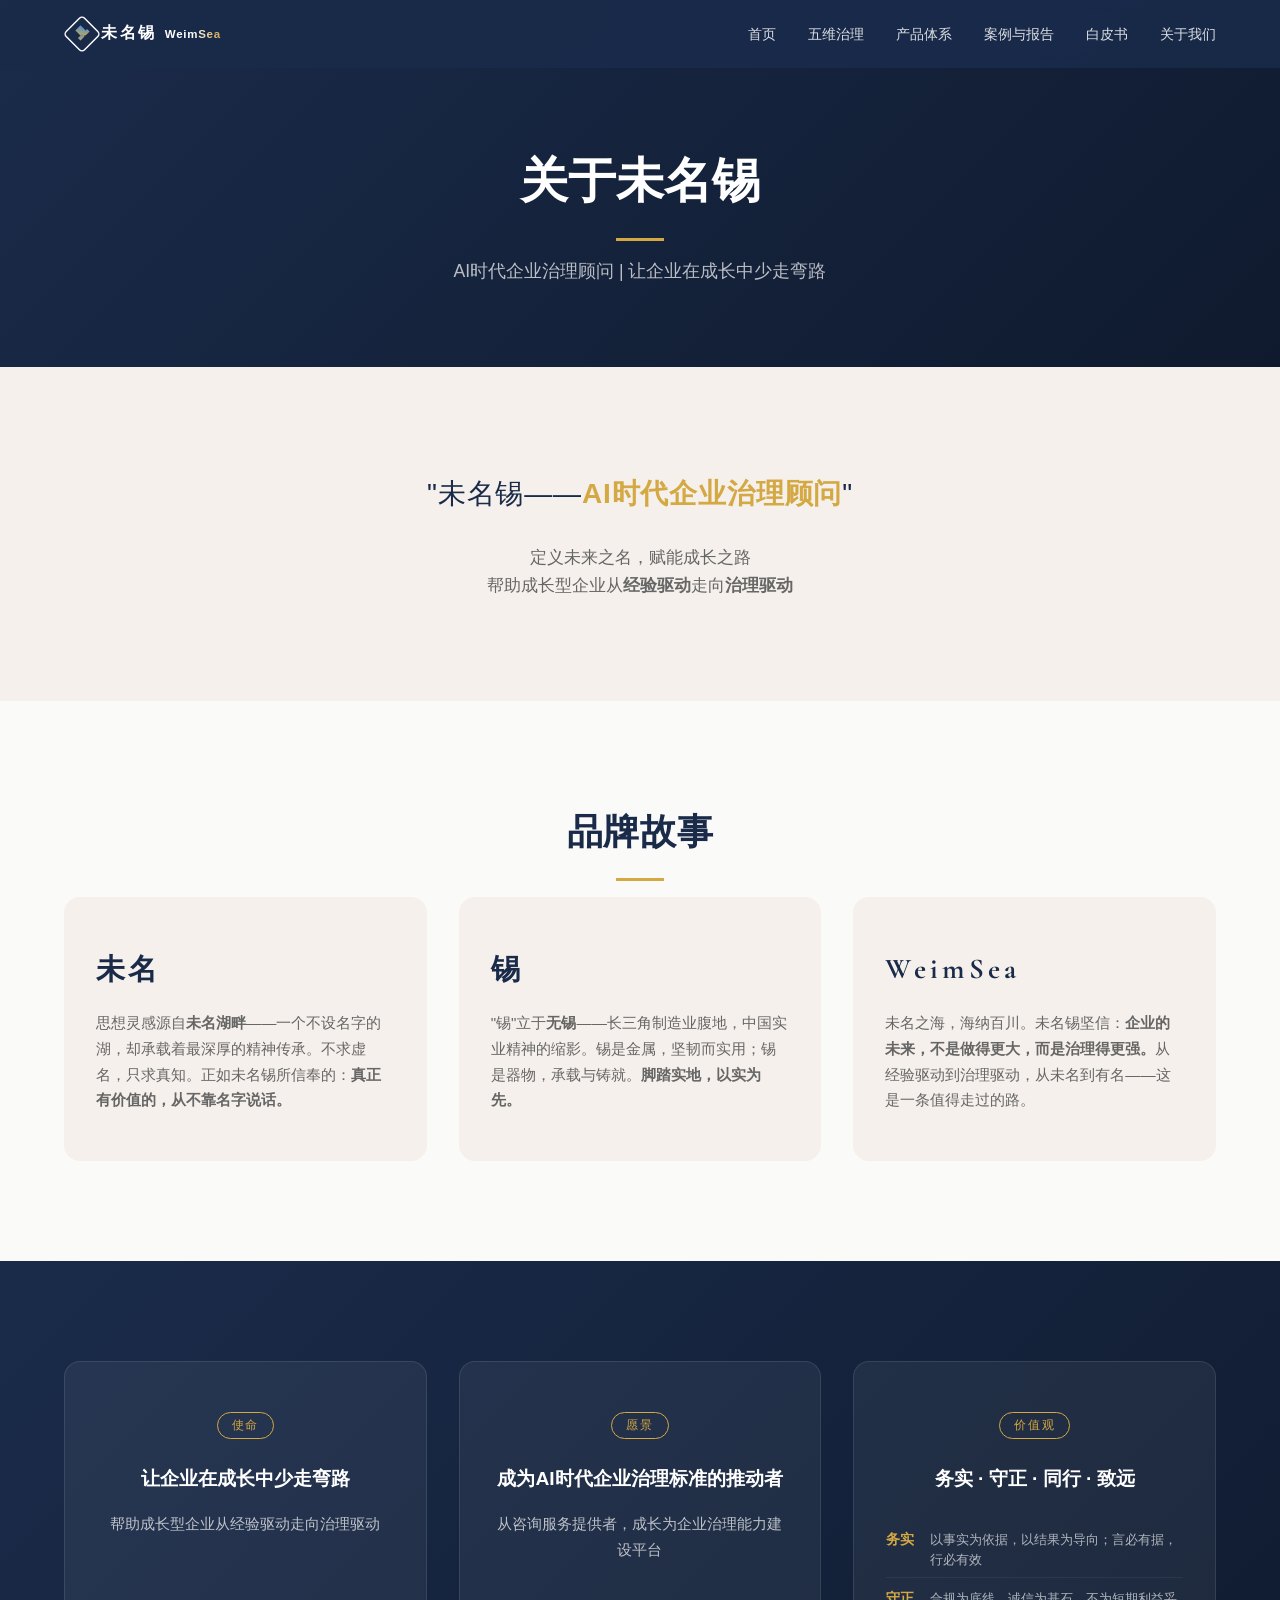
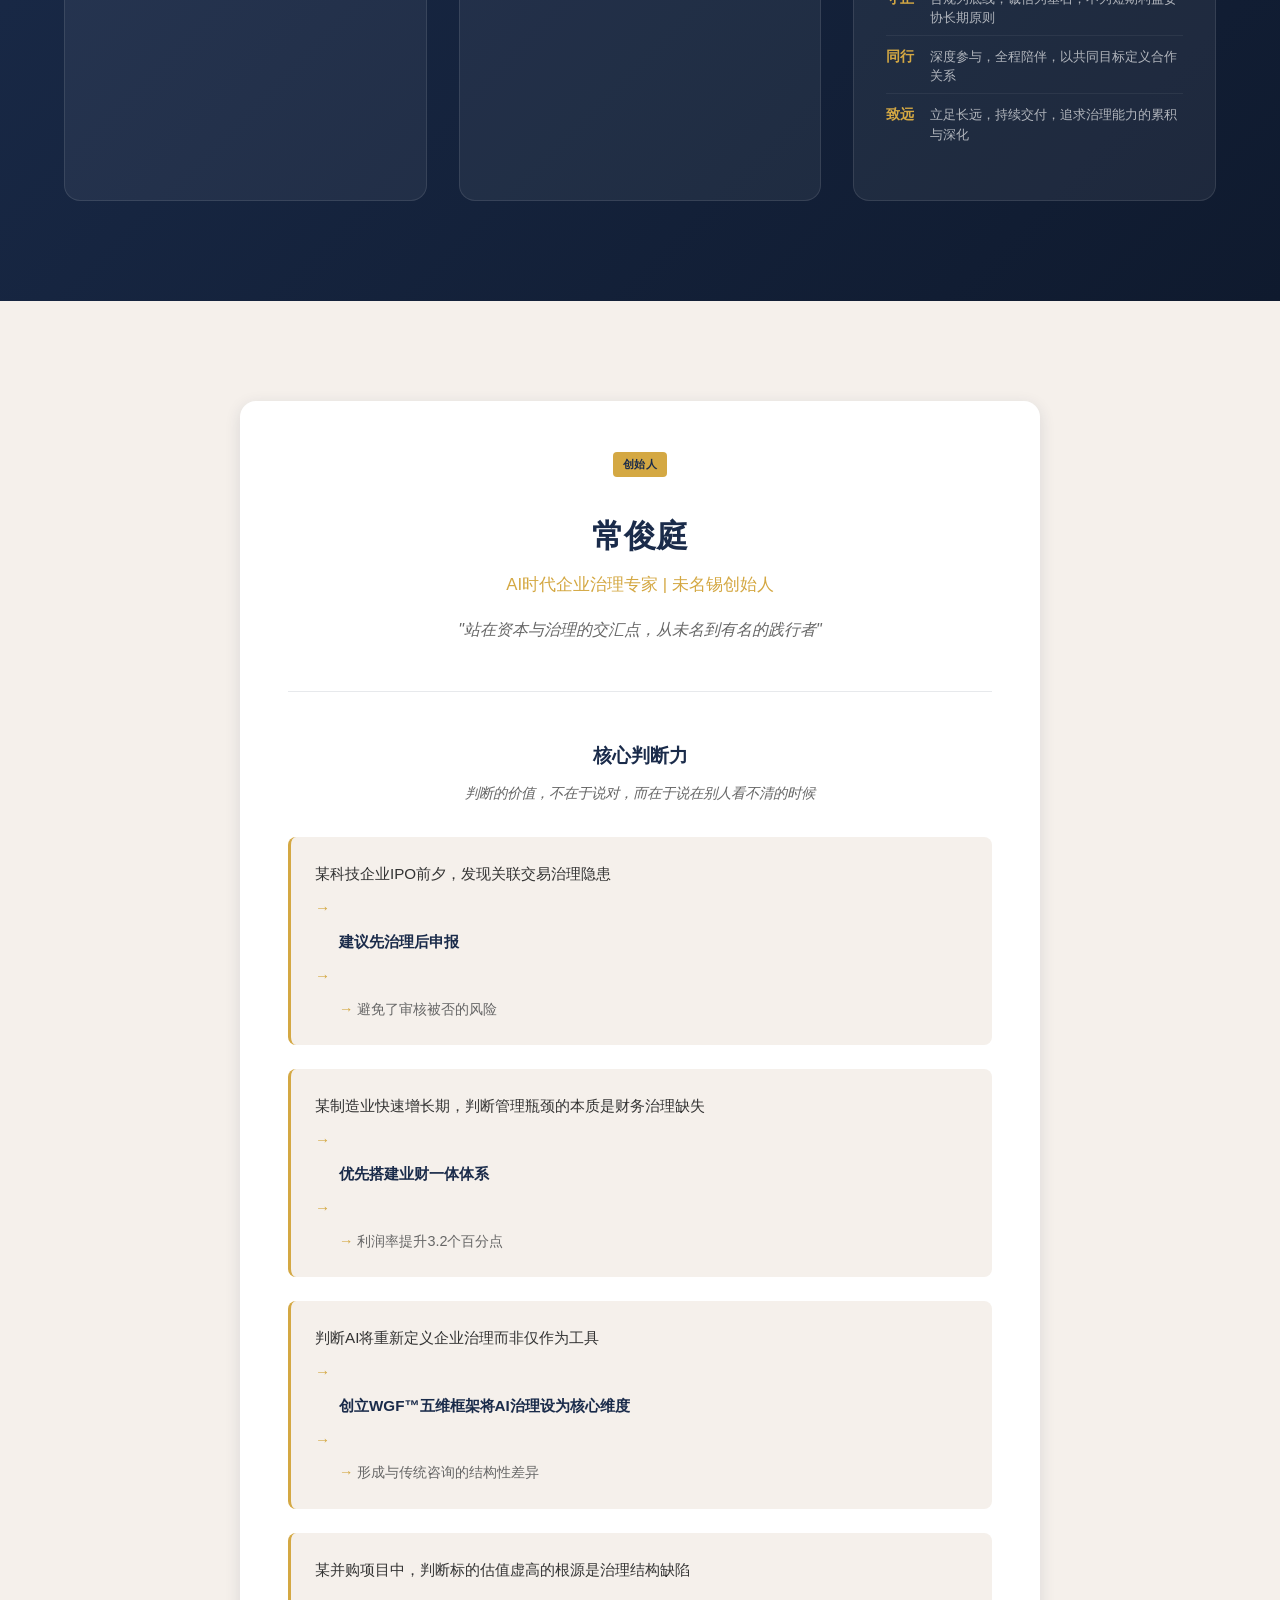
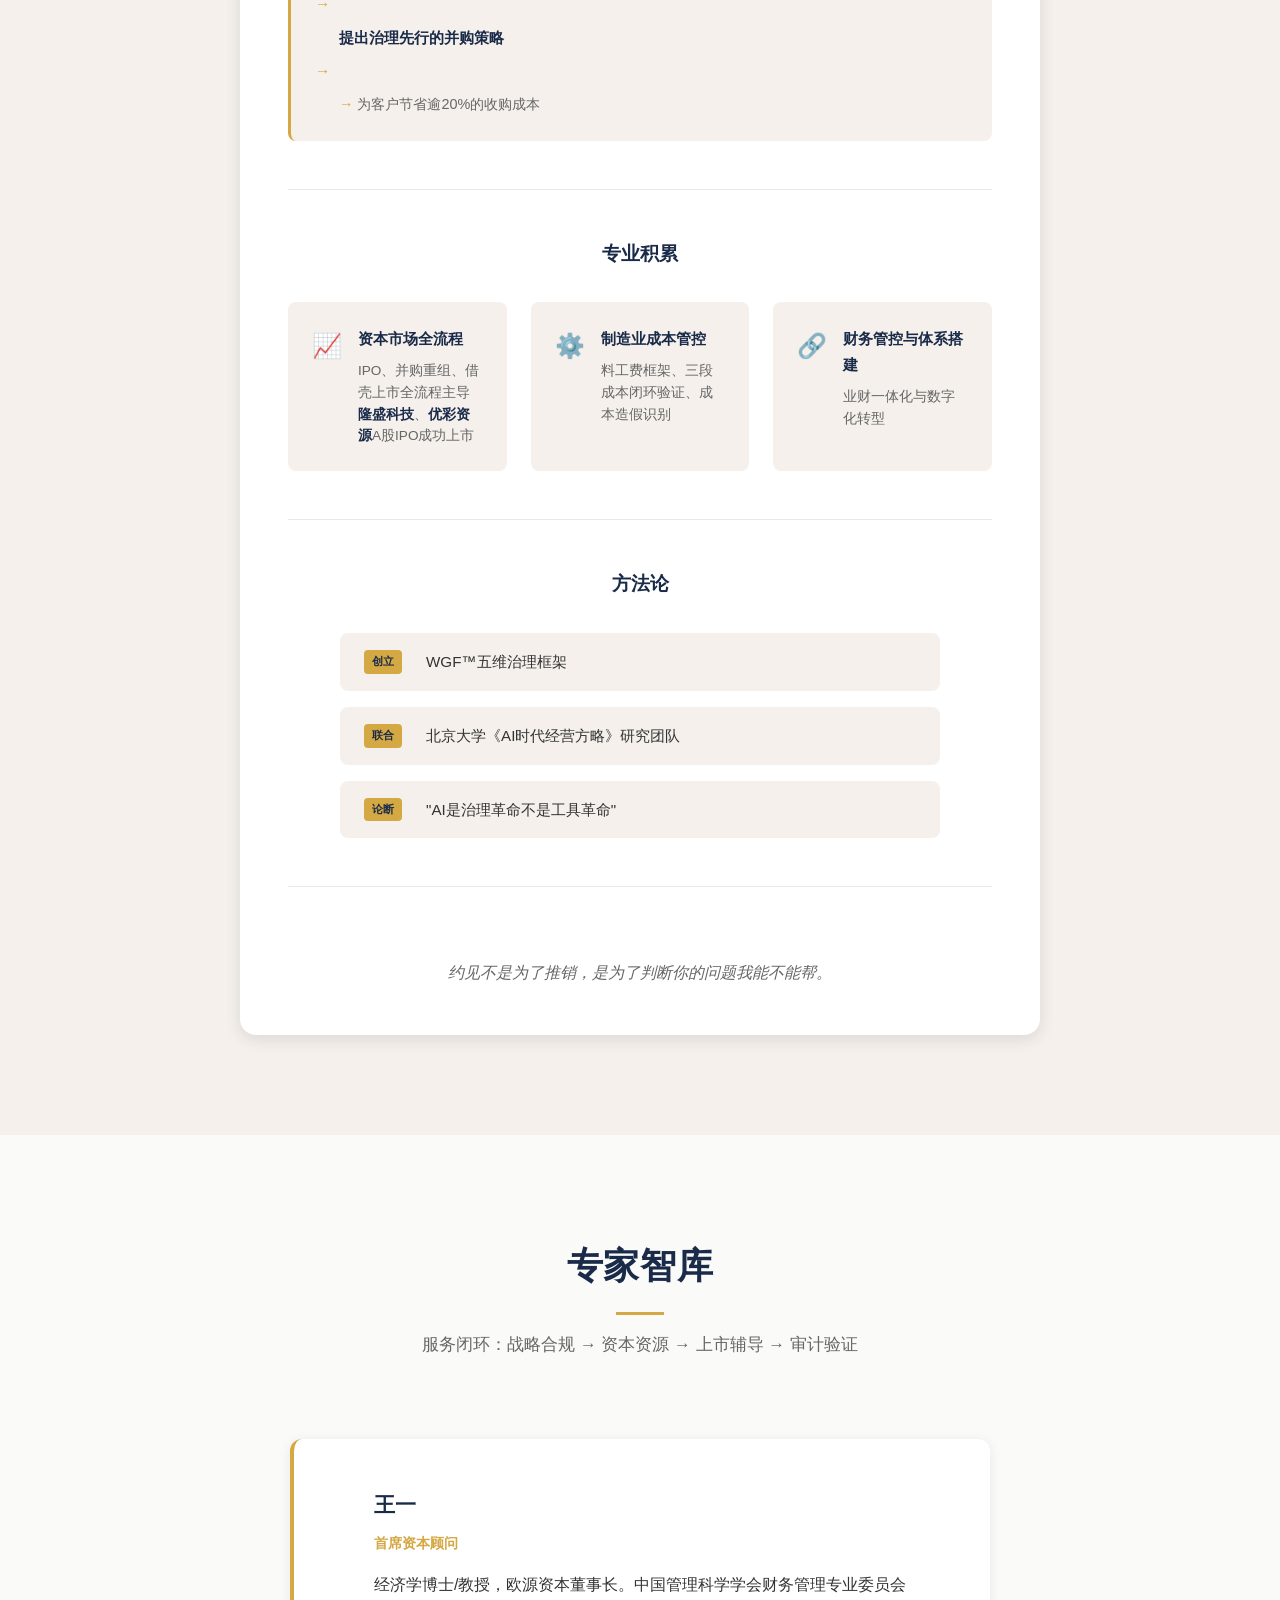
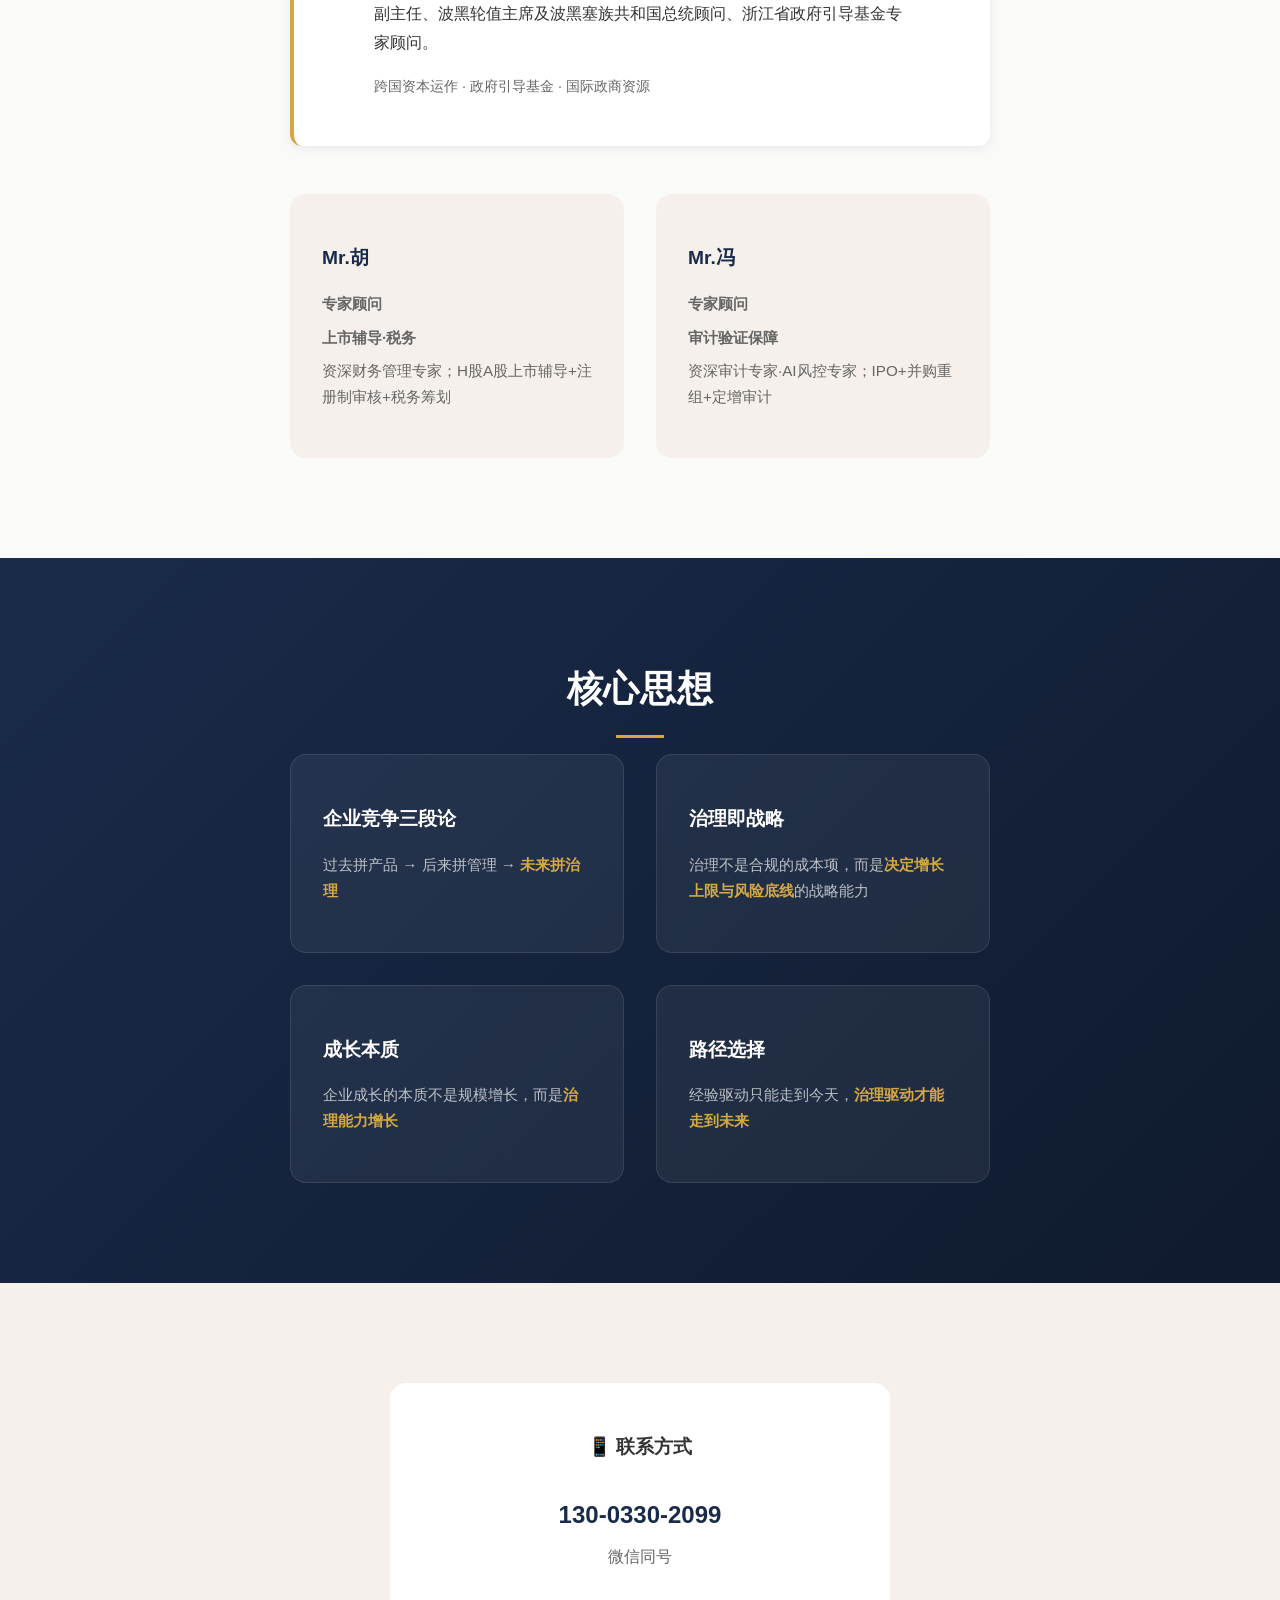
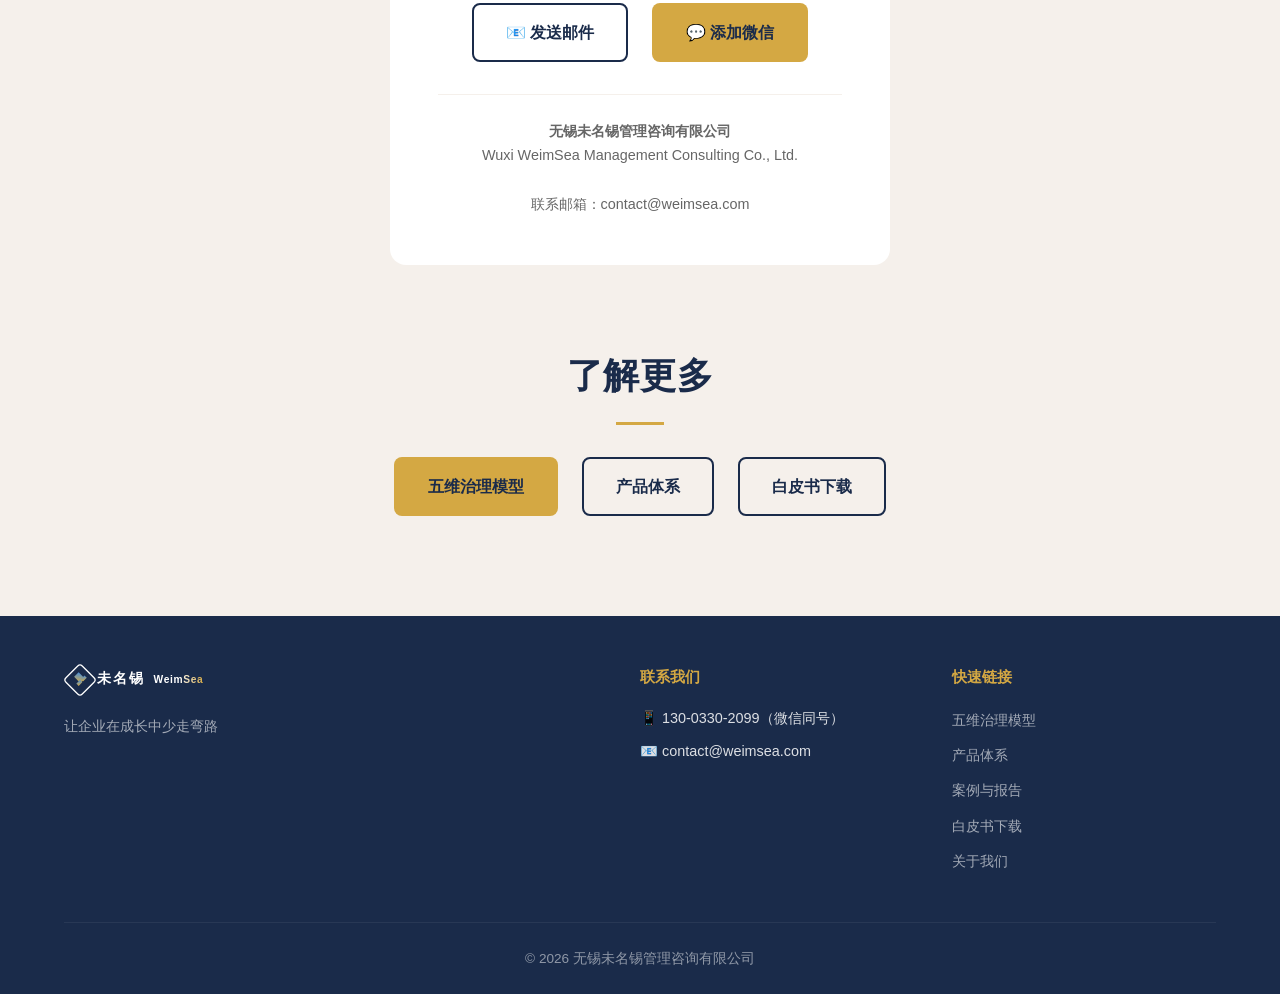
==== commit 0f6a2dbf: "恢复使命愿景价值观和核心思想板块" ====
--- a/about.html
+++ b/about.html
@@ -82,6 +82,34 @@
         </div>
     </section>
 
+    <!-- 使命愿景价值观 -->
+    <section class="mck-section mck-dark">
+        <div class="container">
+            <div class="mck-cards three-col">
+                <div class="mck-card" style="text-align: center;">
+                    <div class="mvv-label">使命</div>
+                    <h3>让企业在成长中少走弯路</h3>
+                    <p>帮助成长型企业从经验驱动走向治理驱动</p>
+                </div>
+                <div class="mck-card" style="text-align: center;">
+                    <div class="mvv-label">愿景</div>
+                    <h3>成为AI时代企业治理标准的推动者</h3>
+                    <p>从咨询服务提供者，成长为企业治理能力建设平台</p>
+                </div>
+                <div class="mck-card" style="text-align: center;">
+                    <div class="mvv-label">价值观</div>
+                    <h3>务实 · 守正 · 同行 · 致远</h3>
+                    <div class="values-list">
+                        <div class="value-item"><strong>务实</strong><span>以事实为依据，以结果为导向；言必有据，行必有效</span></div>
+                        <div class="value-item"><strong>守正</strong><span>合规为底线，诚信为基石，不为短期利益妥协长期原则</span></div>
+                        <div class="value-item"><strong>同行</strong><span>深度参与，全程陪伴，以共同目标定义合作关系</span></div>
+                        <div class="value-item"><strong>致远</strong><span>立足长远，持续交付，追求治理能力的累积与深化</span></div>
+                    </div>
+                </div>
+            </div>
+        </div>
+    </section>
+
     <!-- 创始人 -->
     <section class="mck-section mck-cream">
         <div class="container">
@@ -230,6 +258,33 @@
             </div>
         </div>
     </section>
+
+    <!-- 核心思想 -->
+    <section class="mck-section mck-dark">
+        <div class="container">
+            <h2 class="mck-section-title light">核心思想</h2>
+            <div class="mck-cards two-col" style="max-width: 700px; margin: 0 auto;">
+                <div class="mck-card">
+                    <h3>企业竞争三段论</h3>
+                    <p>过去拼产品 → 后来拼管理 → <strong>未来拼治理</strong></p>
+                </div>
+                <div class="mck-card">
+                    <h3>治理即战略</h3>
+                    <p>治理不是合规的成本项，而是<strong>决定增长上限与风险底线</strong>的战略能力</p>
+                </div>
+                <div class="mck-card">
+                    <h3>成长本质</h3>
+                    <p>企业成长的本质不是规模增长，而是<strong>治理能力增长</strong></p>
+                </div>
+                <div class="mck-card">
+                    <h3>路径选择</h3>
+                    <p>经验驱动只能走到今天，<strong>治理驱动才能走到未来</strong></p>
+                </div>
+            </div>
+        </div>
+    </section>
+
+
 
     <!-- 联系方式 -->
     <section class="mck-section mck-cream">
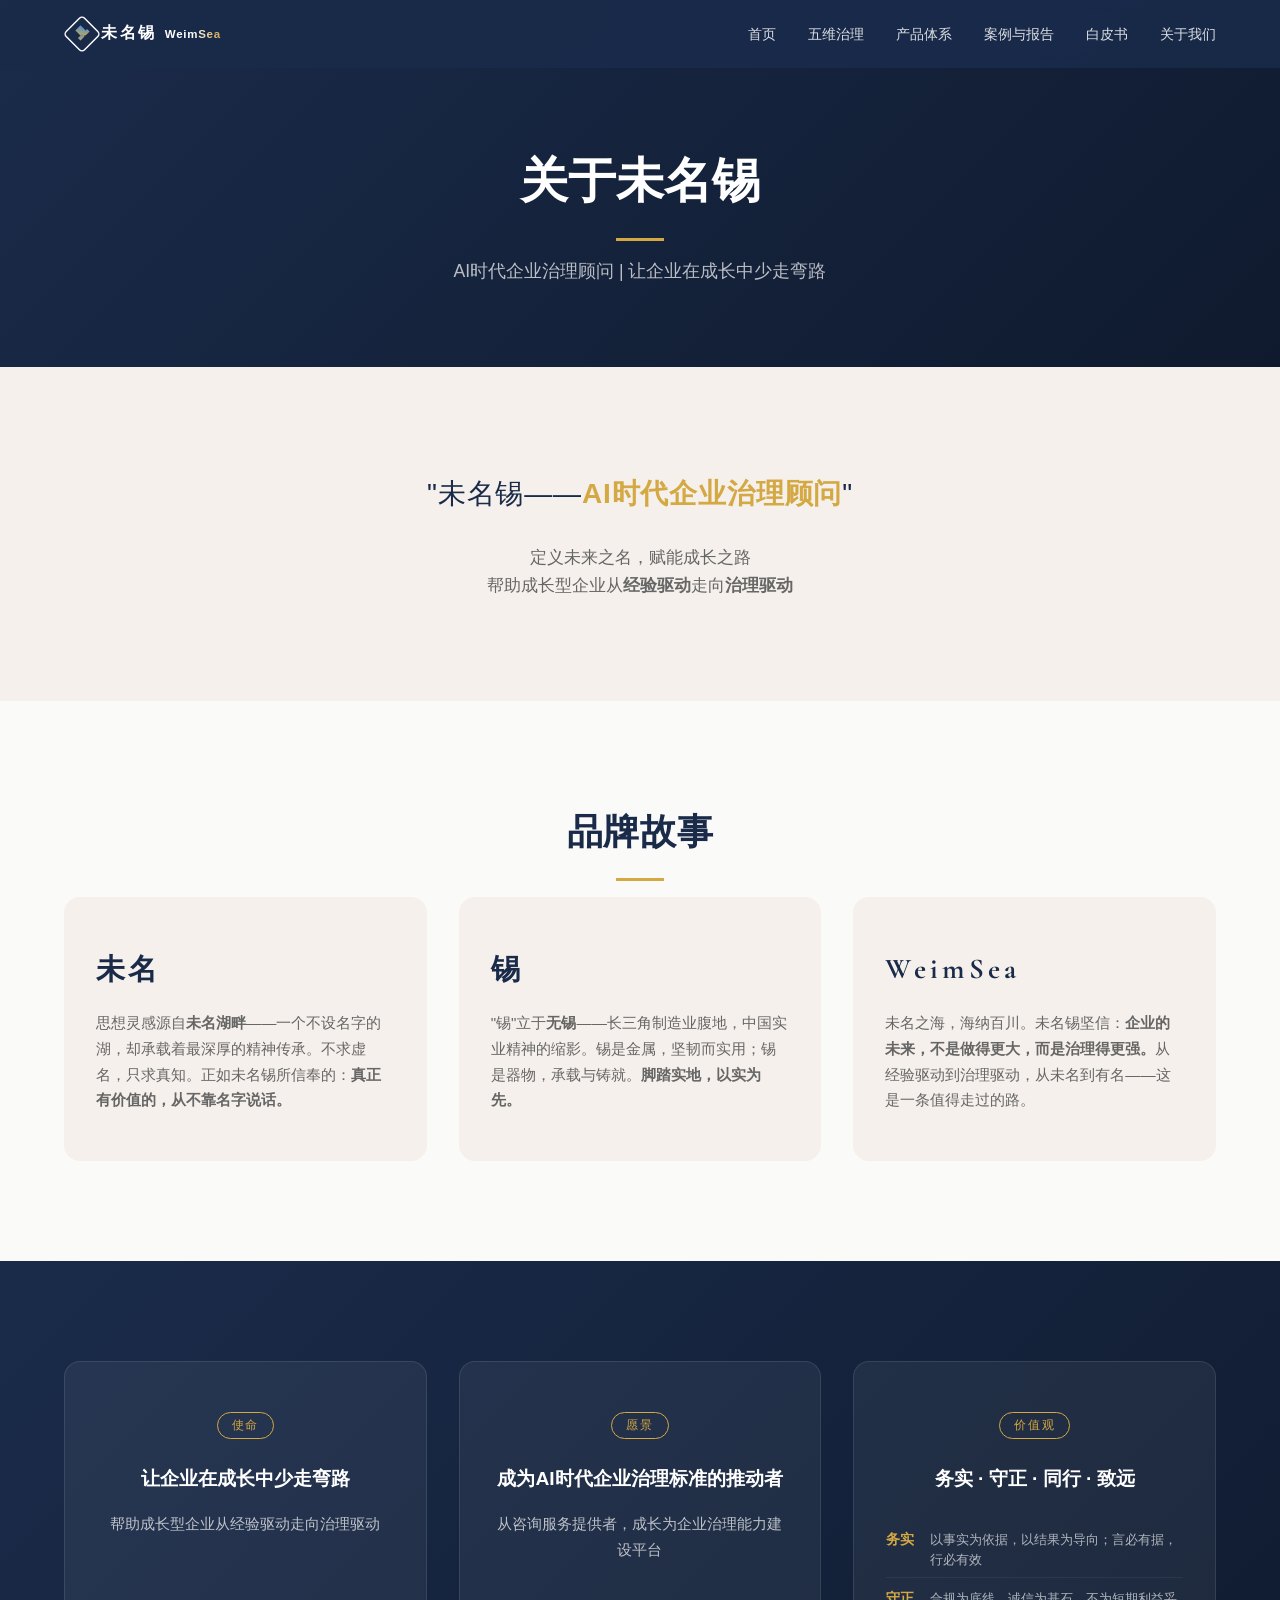
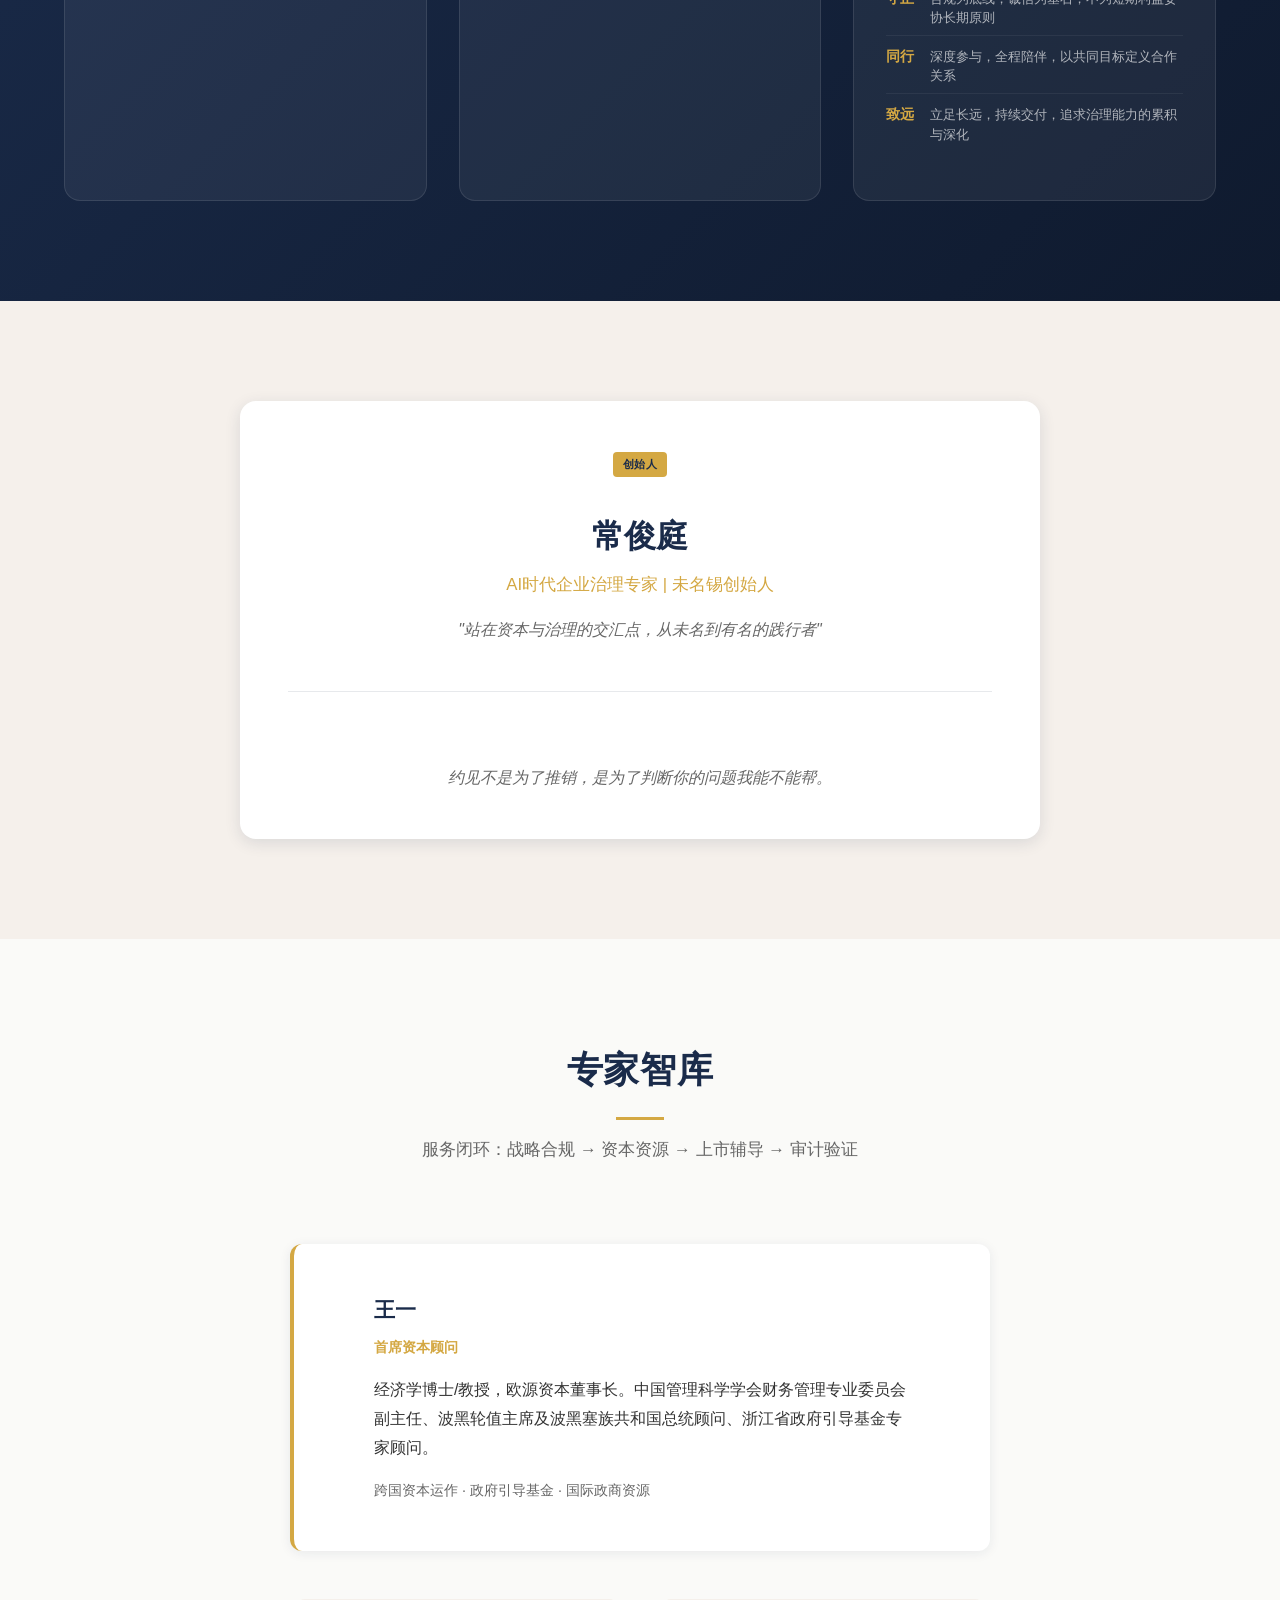
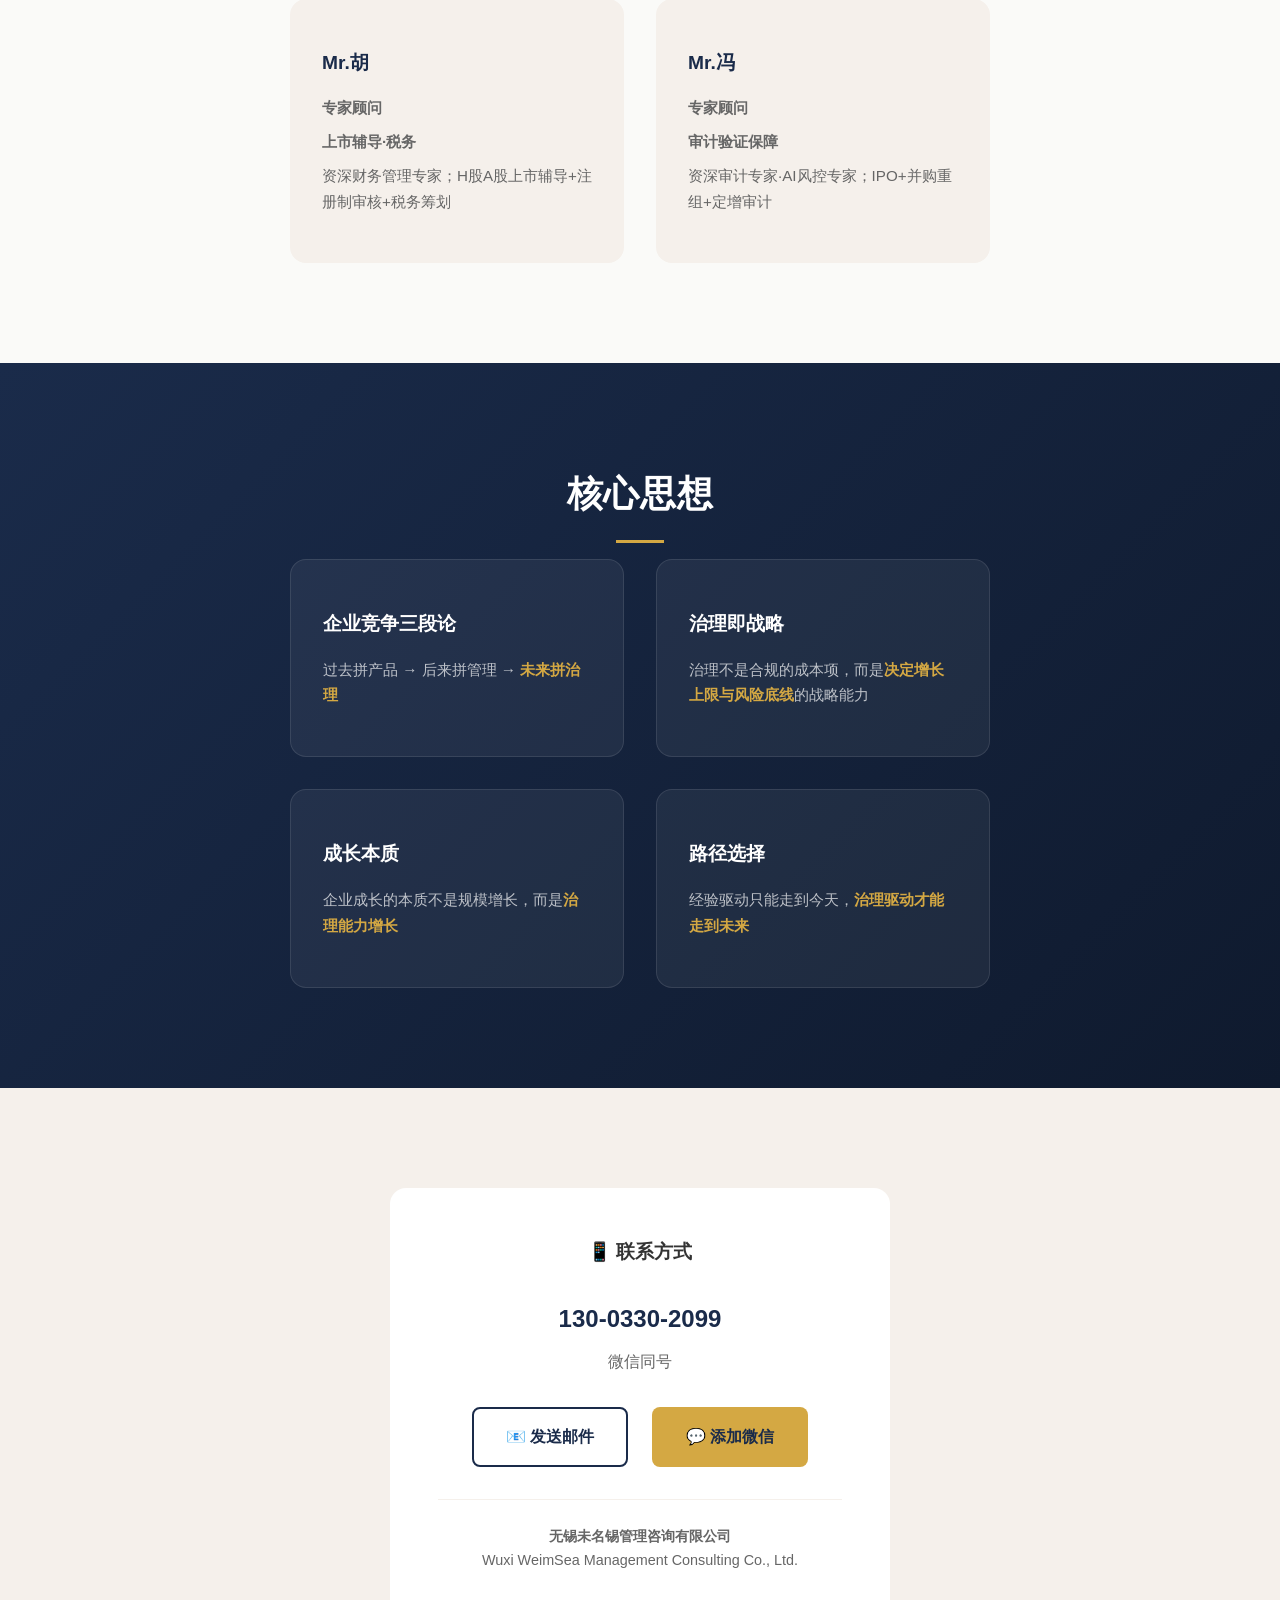
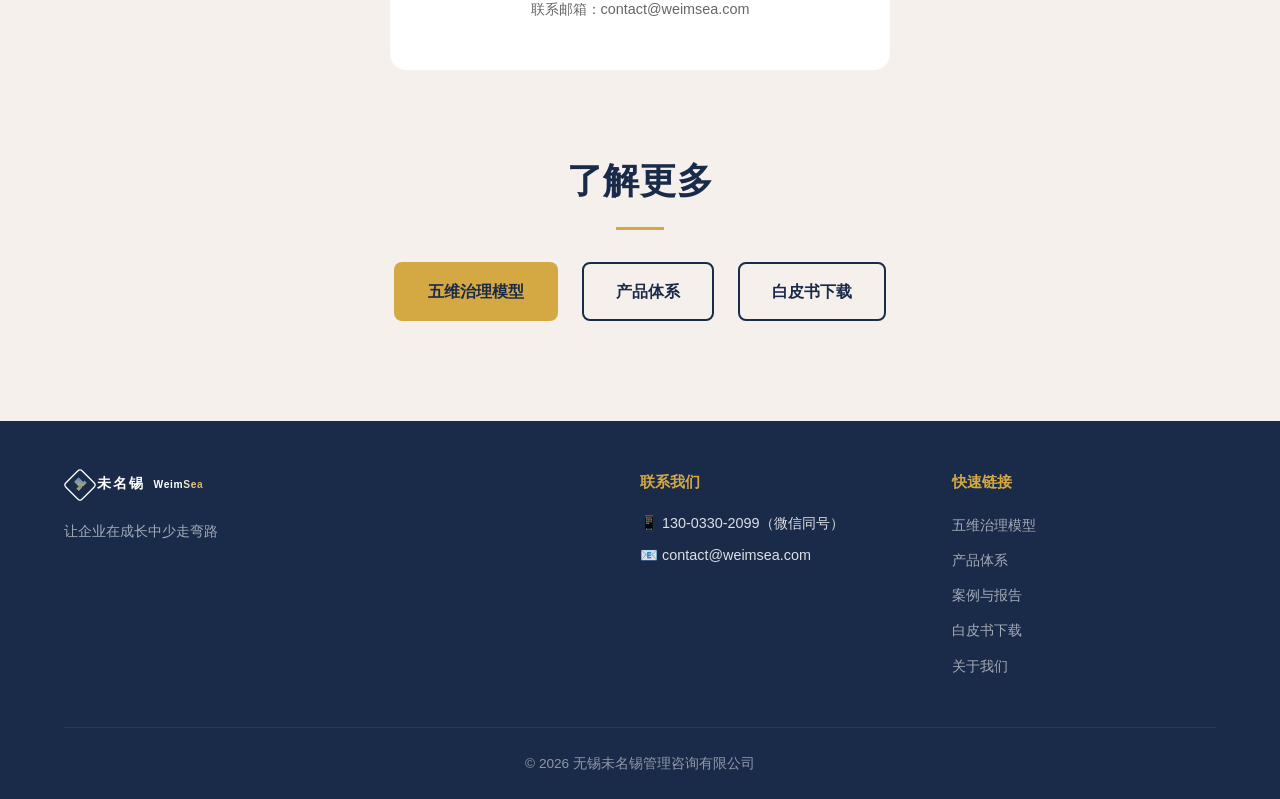
==== commit c3237a83: "创始人板块精简：删除核心判断力、专业积累与方法论" ====
--- a/about.html
+++ b/about.html
@@ -122,101 +122,6 @@
                     <p class="founder-slogan">"站在资本与治理的交汇点，从未名到有名的践行者"</p>
                 </div>
 
-                <!-- 模块2：核心判断力 -->
-                <div class="founder-judgments-section">
-                    <h3 class="judgments-title">核心判断力</h3>
-                    <p class="judgments-intro">判断的价值，不在于说对，而在于说在别人看不清的时候</p>
-                    
-                    <div class="judgment-list">
-                        <div class="judgment-item">
-                            <div class="judgment-flow">
-                                <span class="judgment-scenario">某科技企业IPO前夕，发现关联交易治理隐患</span>
-                                <span class="judgment-arrow">→</span>
-                                <span class="judgment-decision">建议先治理后申报</span>
-                                <span class="judgment-arrow">→</span>
-                                <span class="judgment-result">避免了审核被否的风险</span>
-                            </div>
-                        </div>
-                        
-                        <div class="judgment-item">
-                            <div class="judgment-flow">
-                                <span class="judgment-scenario">某制造业快速增长期，判断管理瓶颈的本质是财务治理缺失</span>
-                                <span class="judgment-arrow">→</span>
-                                <span class="judgment-decision">优先搭建业财一体体系</span>
-                                <span class="judgment-arrow">→</span>
-                                <span class="judgment-result">利润率提升3.2个百分点</span>
-                            </div>
-                        </div>
-                        
-                        <div class="judgment-item">
-                            <div class="judgment-flow">
-                                <span class="judgment-scenario">判断AI将重新定义企业治理而非仅作为工具</span>
-                                <span class="judgment-arrow">→</span>
-                                <span class="judgment-decision">创立WGF™五维框架将AI治理设为核心维度</span>
-                                <span class="judgment-arrow">→</span>
-                                <span class="judgment-result">形成与传统咨询的结构性差异</span>
-                            </div>
-                        </div>
-                        
-                        <div class="judgment-item">
-                            <div class="judgment-flow">
-                                <span class="judgment-scenario">某并购项目中，判断标的估值虚高的根源是治理结构缺陷</span>
-                                <span class="judgment-arrow">→</span>
-                                <span class="judgment-decision">提出治理先行的并购策略</span>
-                                <span class="judgment-arrow">→</span>
-                                <span class="judgment-result">为客户节省逾20%的收购成本</span>
-                            </div>
-                        </div>
-                    </div>
-                </div>
-
-                <!-- 模块3：专业积累 -->
-                <div class="founder-credentials-section">
-                    <h3 class="credentials-title">专业积累</h3>
-                    <div class="credentials-grid">
-                        <div class="credential-block">
-                            <div class="credential-icon">📈</div>
-                            <div class="credential-content">
-                                <h4>资本市场全流程</h4>
-                                <p>IPO、并购重组、借壳上市全流程主导<strong>隆盛科技</strong>、<strong>优彩资源</strong>A股IPO成功上市</p>
-                            </div>
-                        </div>
-                        <div class="credential-block">
-                            <div class="credential-icon">⚙️</div>
-                            <div class="credential-content">
-                                <h4>制造业成本管控</h4>
-                                <p>料工费框架、三段成本闭环验证、成本造假识别</p>
-                            </div>
-                        </div>
-                        <div class="credential-block">
-                            <div class="credential-icon">🔗</div>
-                            <div class="credential-content">
-                                <h4>财务管控与体系搭建</h4>
-                                <p>业财一体化与数字化转型</p>
-                            </div>
-                        </div>
-                    </div>
-                </div>
-
-                <!-- 模块4：方法论 -->
-                <div class="founder-methodology-section">
-                    <h3 class="methodology-title">方法论</h3>
-                    <div class="methodology-list">
-                        <div class="methodology-item">
-                            <span class="methodology-badge">创立</span>
-                            <span class="methodology-text">WGF™五维治理框架</span>
-                        </div>
-                        <div class="methodology-item">
-                            <span class="methodology-badge">联合</span>
-                            <span class="methodology-text">北京大学《AI时代经营方略》研究团队</span>
-                        </div>
-                        <div class="methodology-item">
-                            <span class="methodology-badge">论断</span>
-                            <span class="methodology-text">"AI是治理革命不是工具革命"</span>
-                        </div>
-                    </div>
-                </div>
-
                 <!-- 模块5：收尾语 -->
                 <div class="founder-closing">
                     <p>约见不是为了推销，是为了判断你的问题我能不能帮。</p>
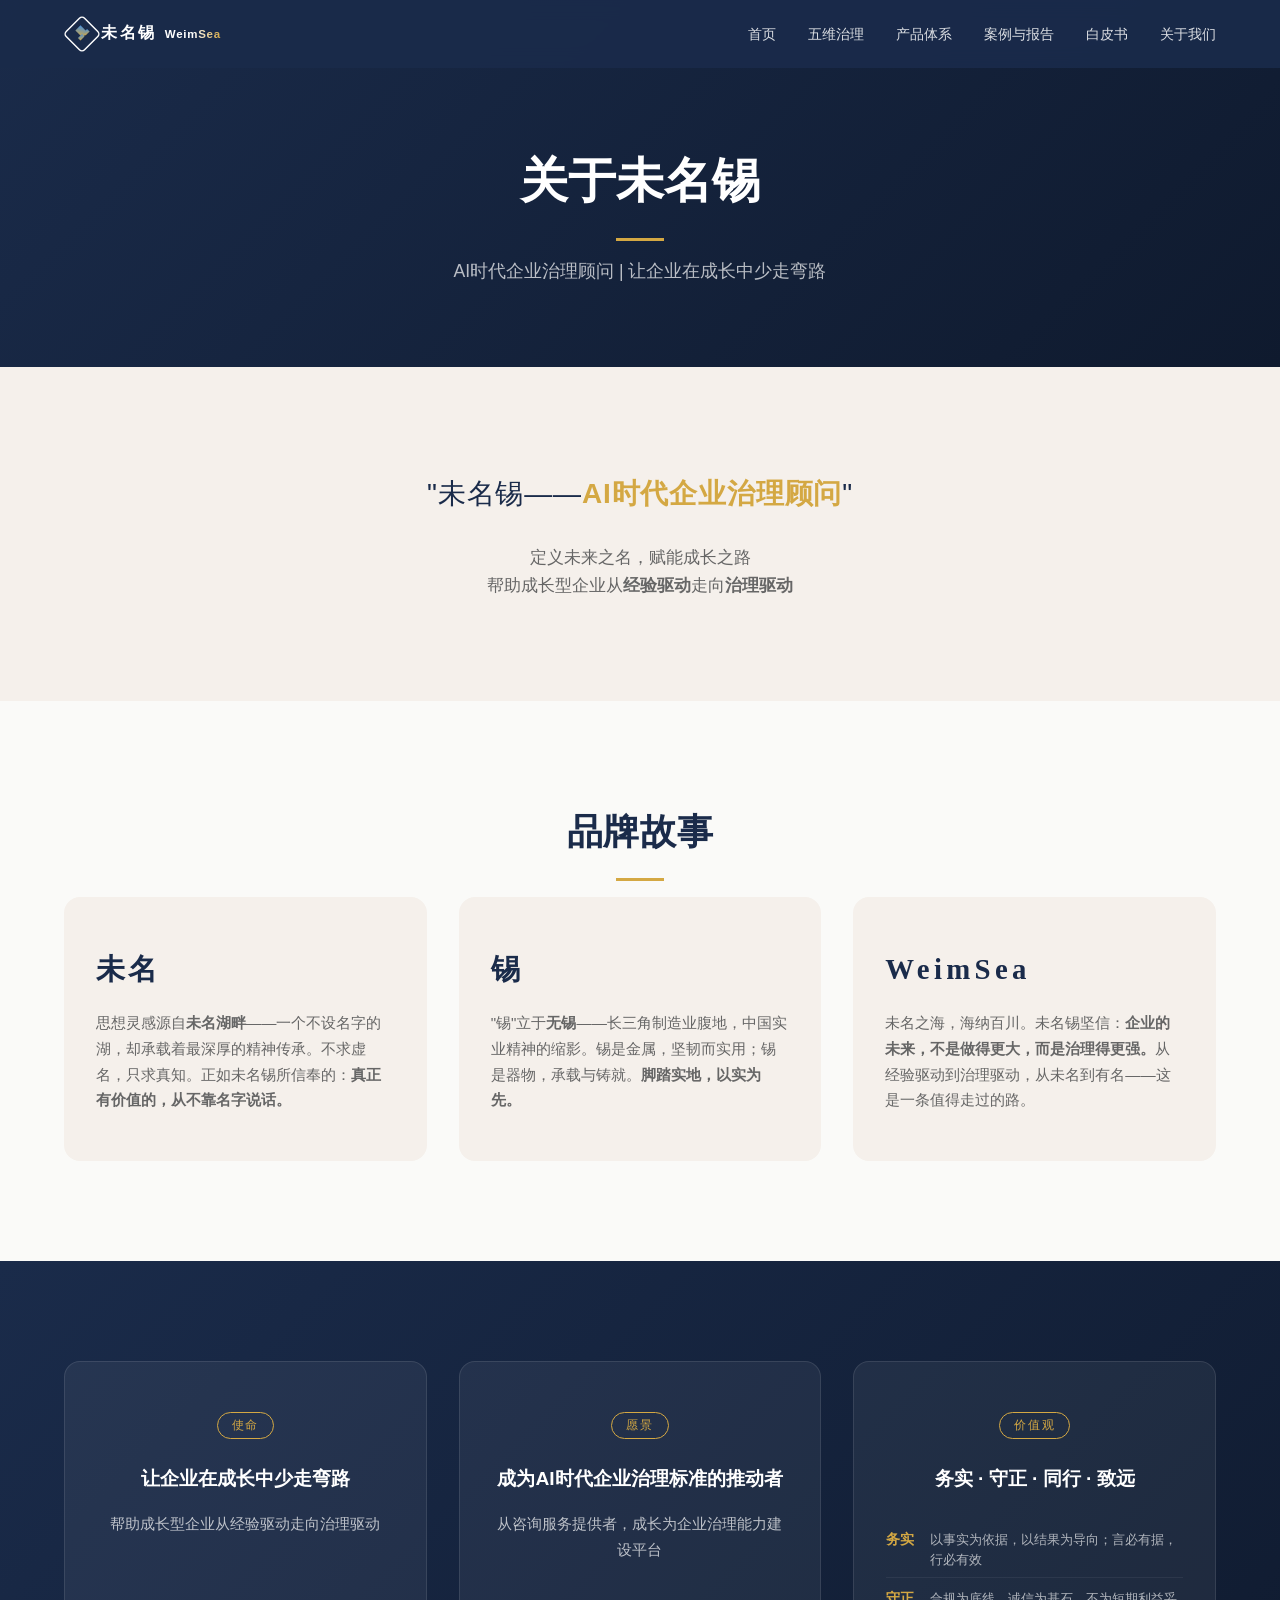
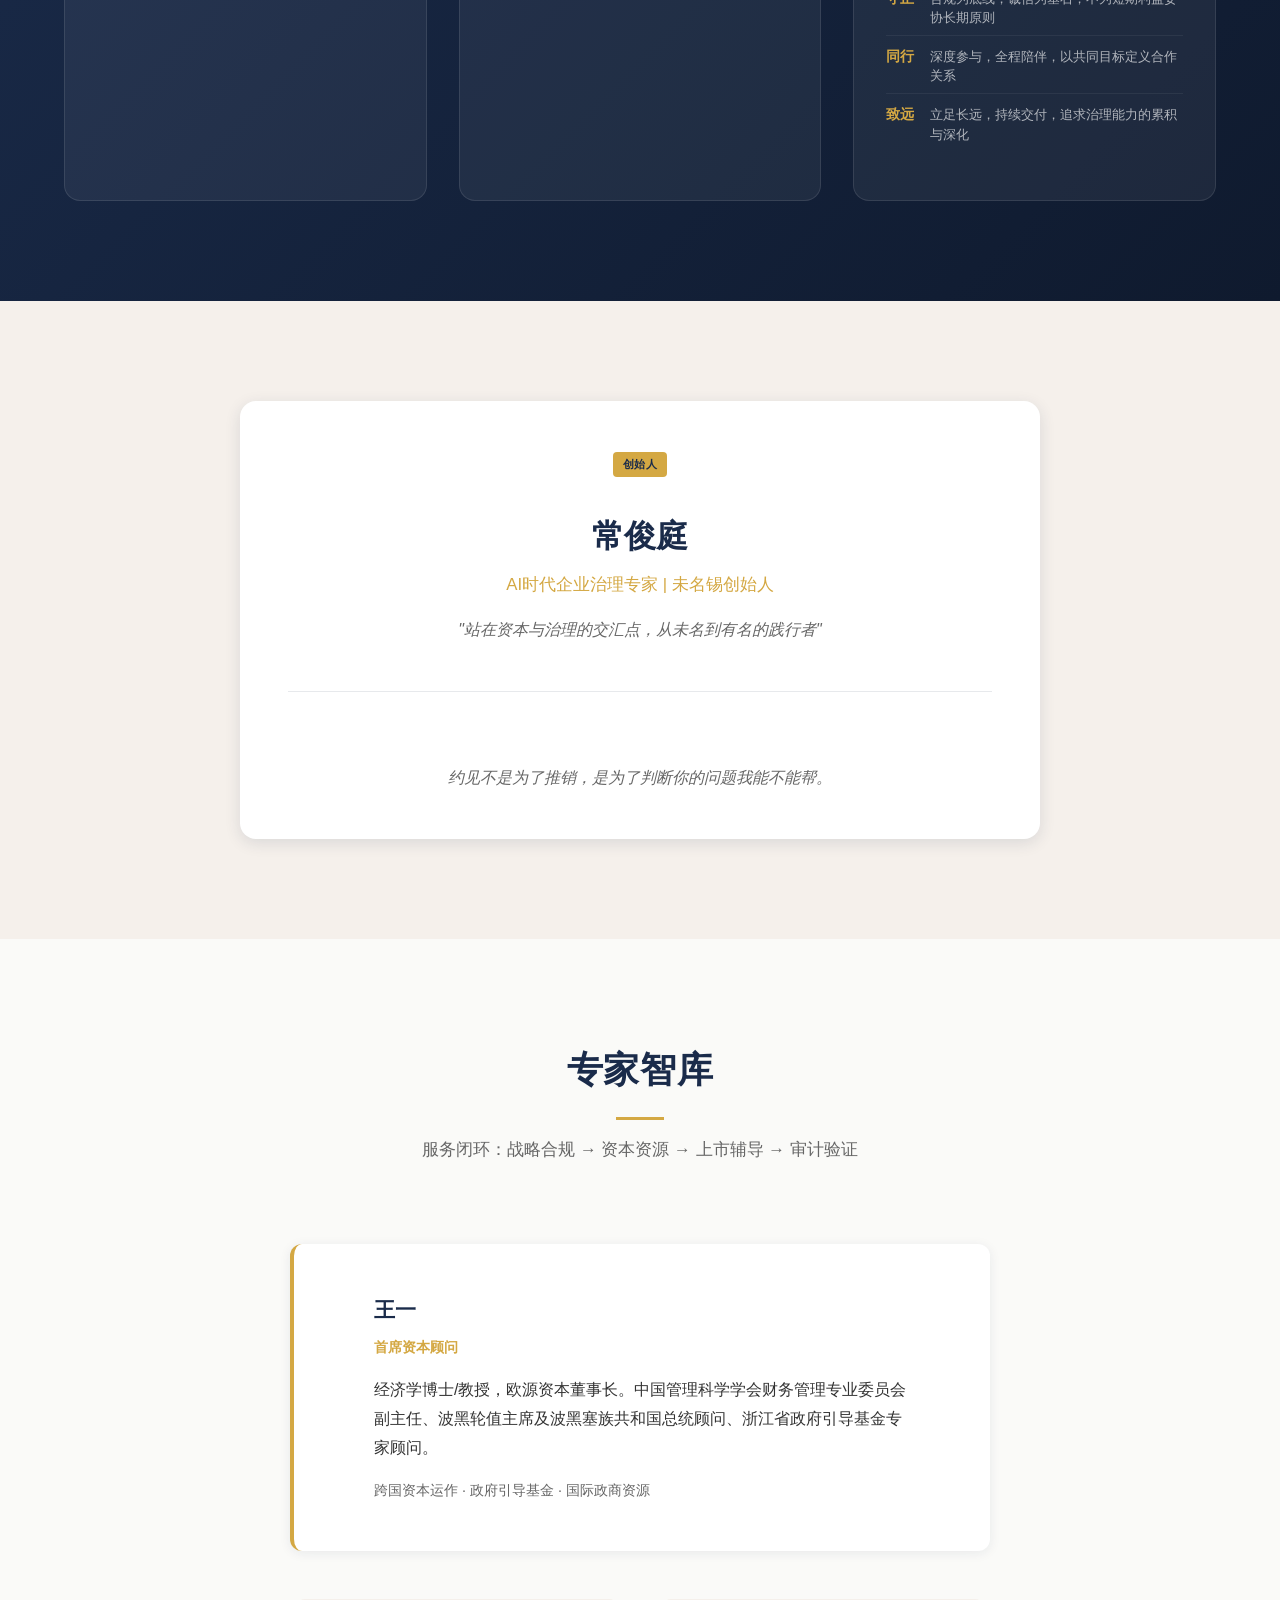
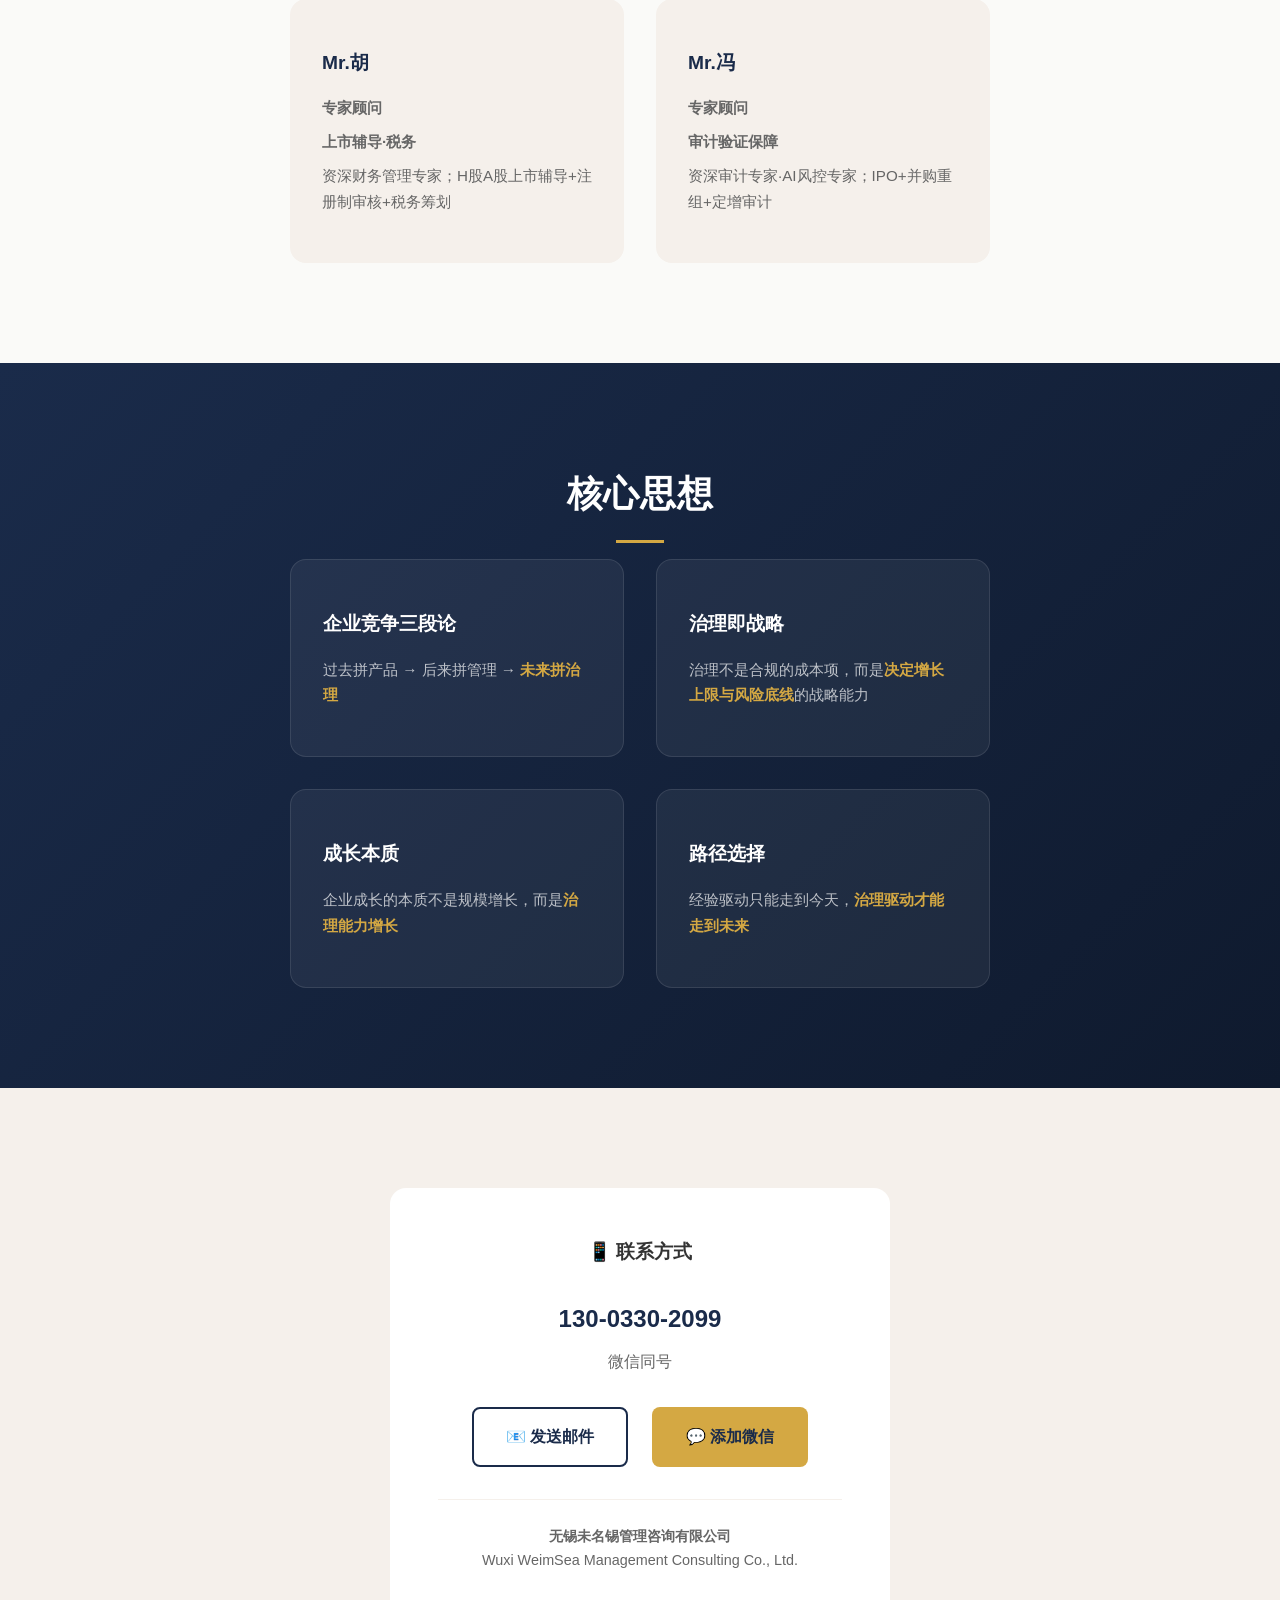
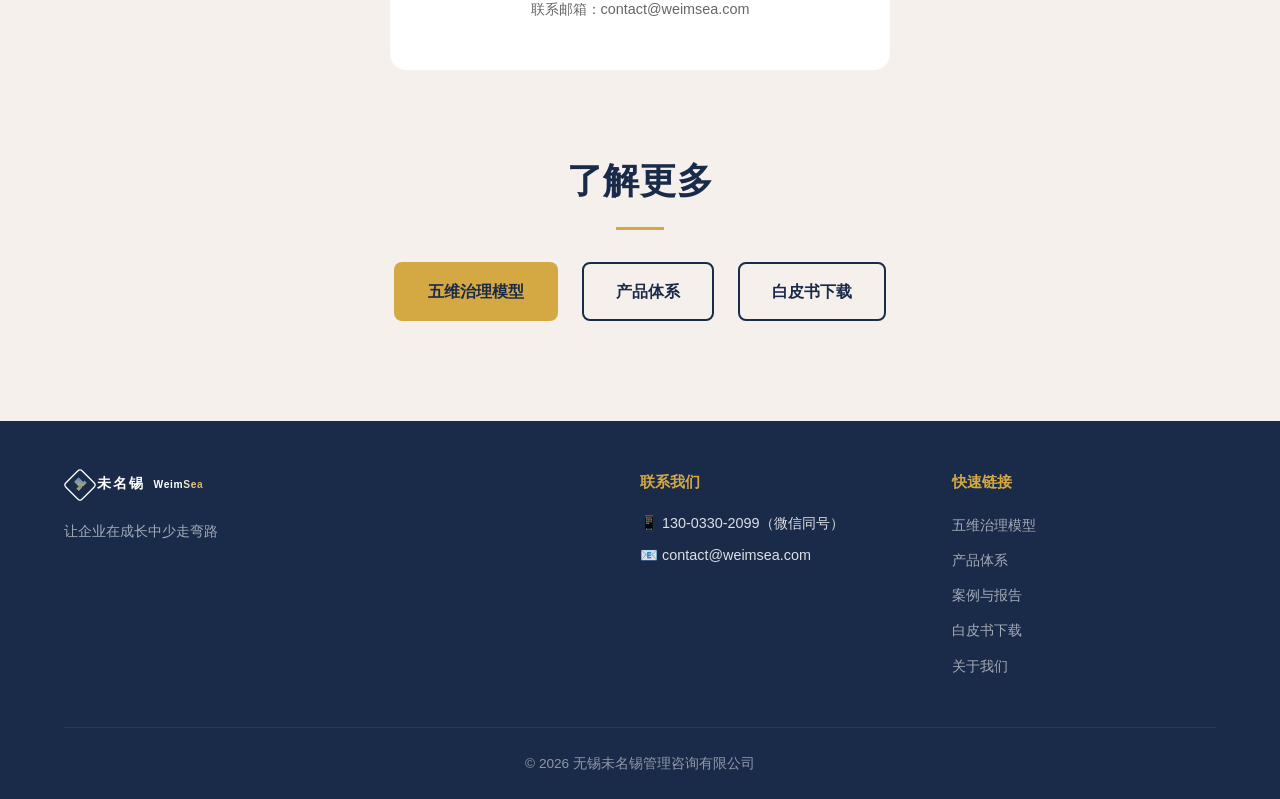
==== commit 878dda01: "v2.17: 修复合规问题与导航bug - products.html: 移除Book/Spark/Link内部组件泄露(4处) - 5个子页面: 修复首页导航链接指向错误(桌面+移动端共10处) -" ====
--- a/about.html
+++ b/about.html
@@ -3,9 +3,6 @@
 <head>
     <meta charset="UTF-8">
     <meta name="viewport" content="width=device-width, initial-scale=1.0">
-    <link rel="preconnect" href="https://fonts.googleapis.com">
-    <link rel="preconnect" href="https://fonts.gstatic.com" crossorigin>
-    <link href="https://fonts.googleapis.com/css2?family=Cormorant+Garamond:wght@400;500;600;700&display=swap" rel="stylesheet">
     <title>关于未名锡 | WeimSea</title>
     <meta name="description" content="未名锡咨询，AI时代企业治理顾问。专家智库覆盖战略合规、资本资源、上市辅导、审计验证全闭环。">
     <meta name="keywords" content="企业治理咨询, AI时代, 管理顾问, 资本运作, 上市辅导, 未名锡, WeimSea, 企业治理专家">
@@ -20,12 +17,12 @@
                 <img src="images/logo-nav.svg" alt="未名锡 WeimSea" style="height: 36px; width: auto;">
             </a>
             <ul class="nav-links">
-                <li><a href="about.html" class="active">首页</a></li>
+                <li><a href="index.html">首页</a></li>
                 <li><a href="wgf.html">五维治理</a></li>
                 <li><a href="products.html">产品体系</a></li>
                 <li><a href="cases.html">案例与报告</a></li>
                 <li><a href="whitepaper.html">白皮书</a></li>
-                <li><a href="about.html">关于我们</a></li>
+                <li><a href="about.html" class="active">关于我们</a></li>
             </ul>
             <button class="mobile-menu-btn">☰</button>
         </div>
@@ -34,12 +31,12 @@
     <!-- 移动端菜单 -->
     <div class="mobile-menu">
         <ul>
-            <li><a href="about.html">首页</a></li>
+            <li><a href="index.html">首页</a></li>
             <li><a href="wgf.html">五维治理</a></li>
             <li><a href="products.html">产品体系</a></li>
             <li><a href="cases.html">案例与报告</a></li>
             <li><a href="whitepaper.html">白皮书</a></li>
-            <li><a href="about.html">关于我们</a></li>
+            <li><a href="about.html" class="active">关于我们</a></li>
         </ul>
     </div>
 
